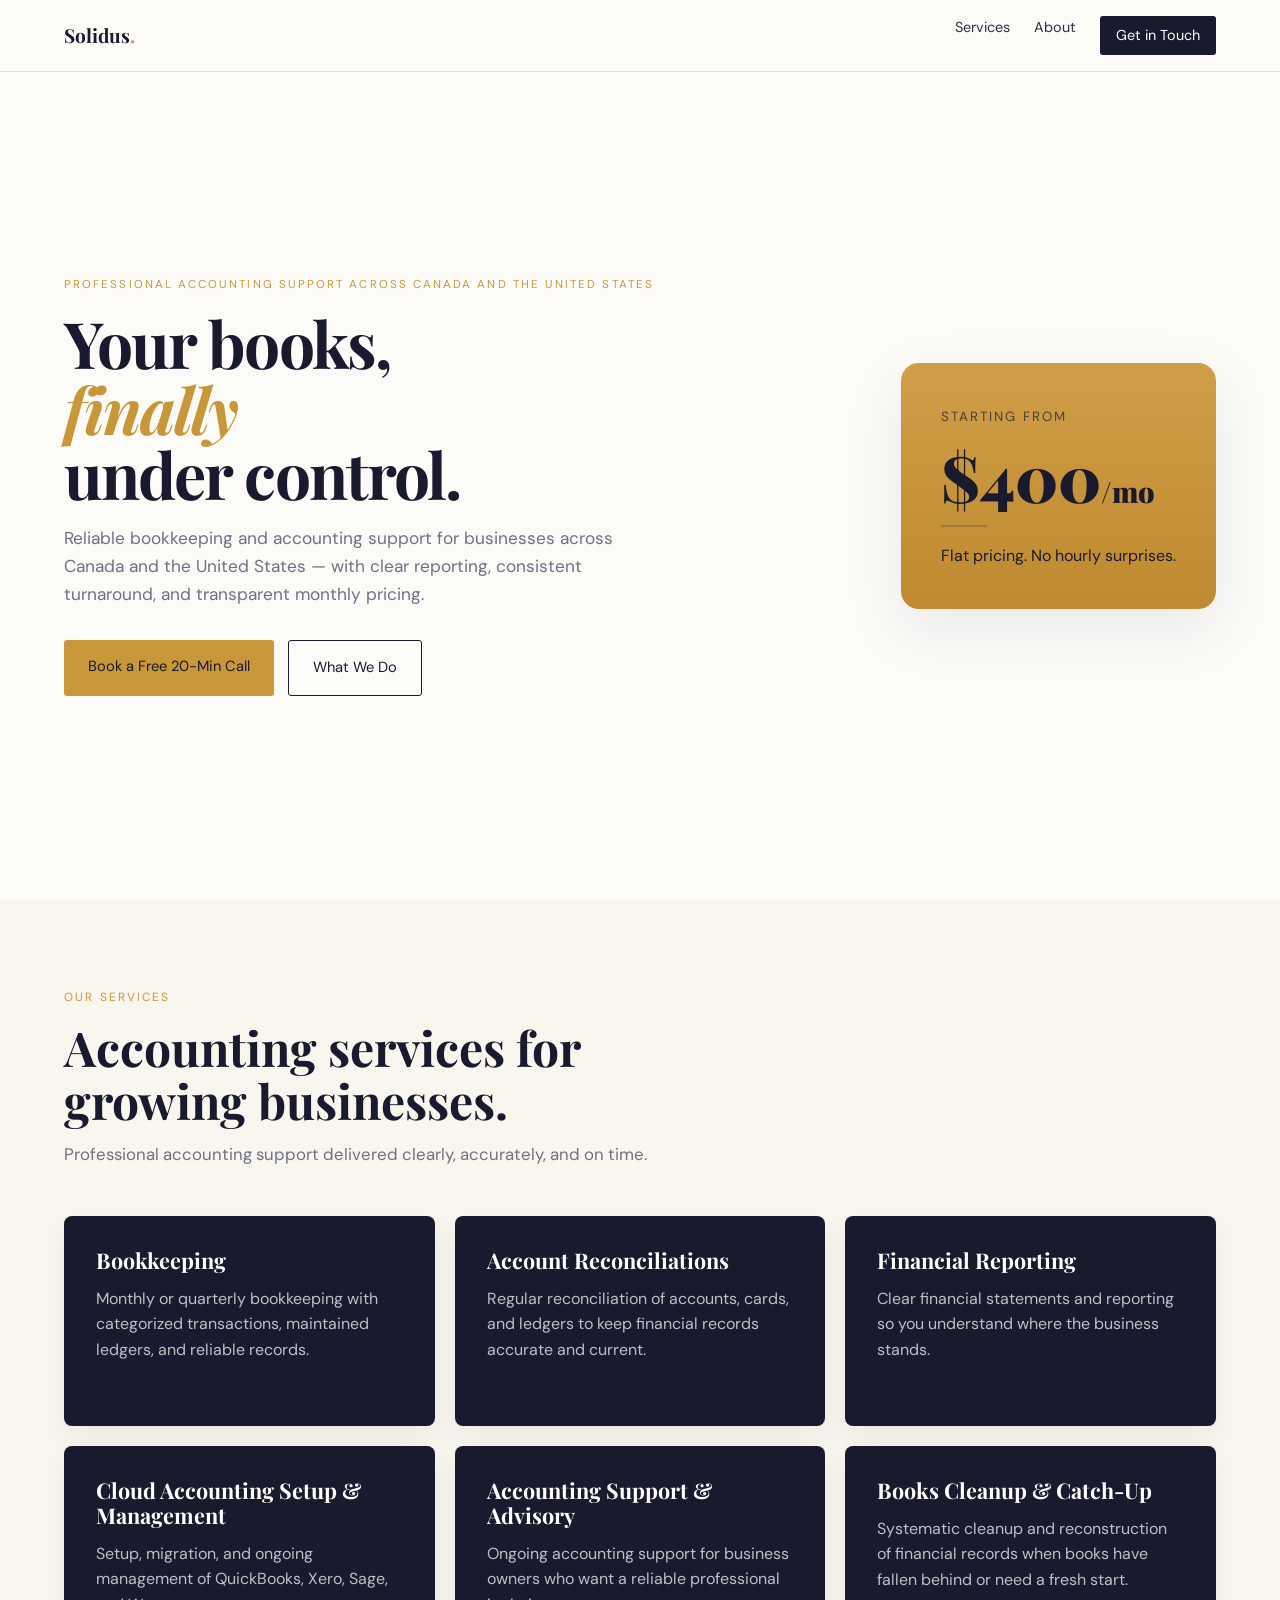
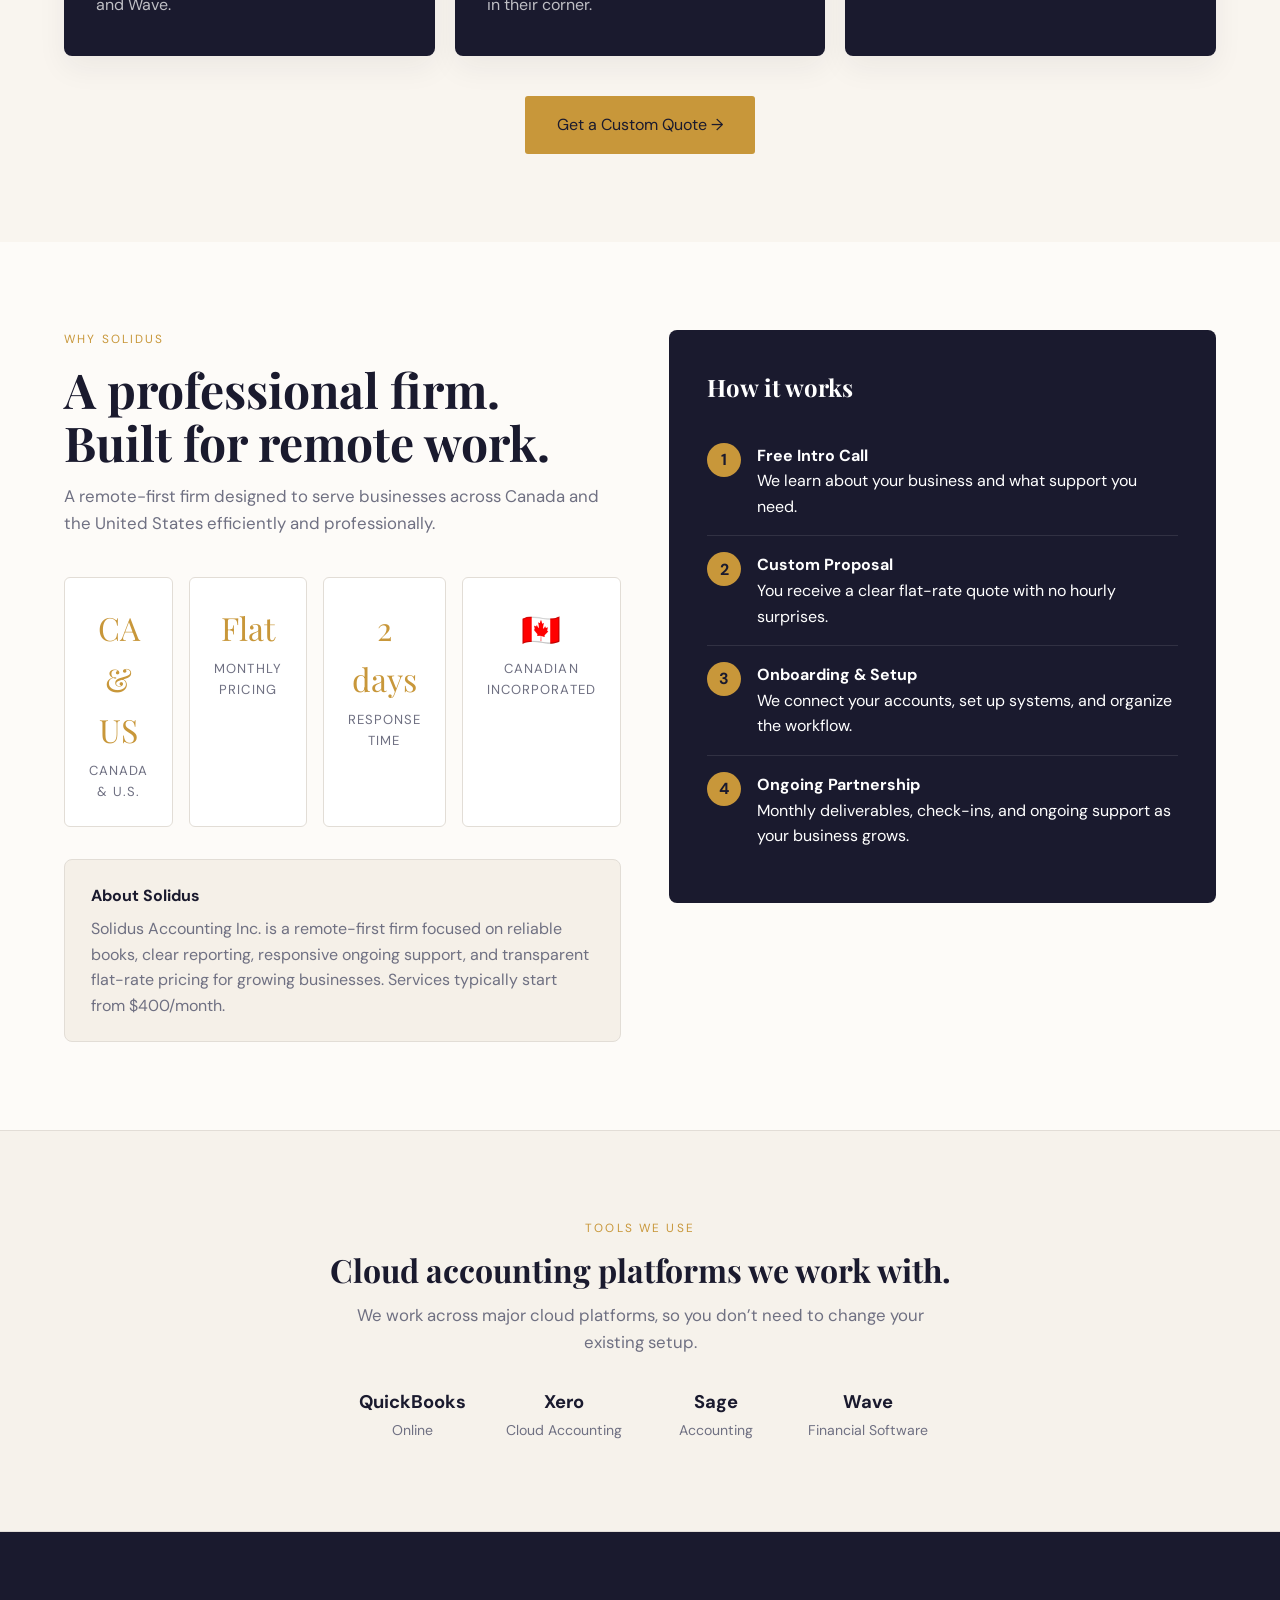
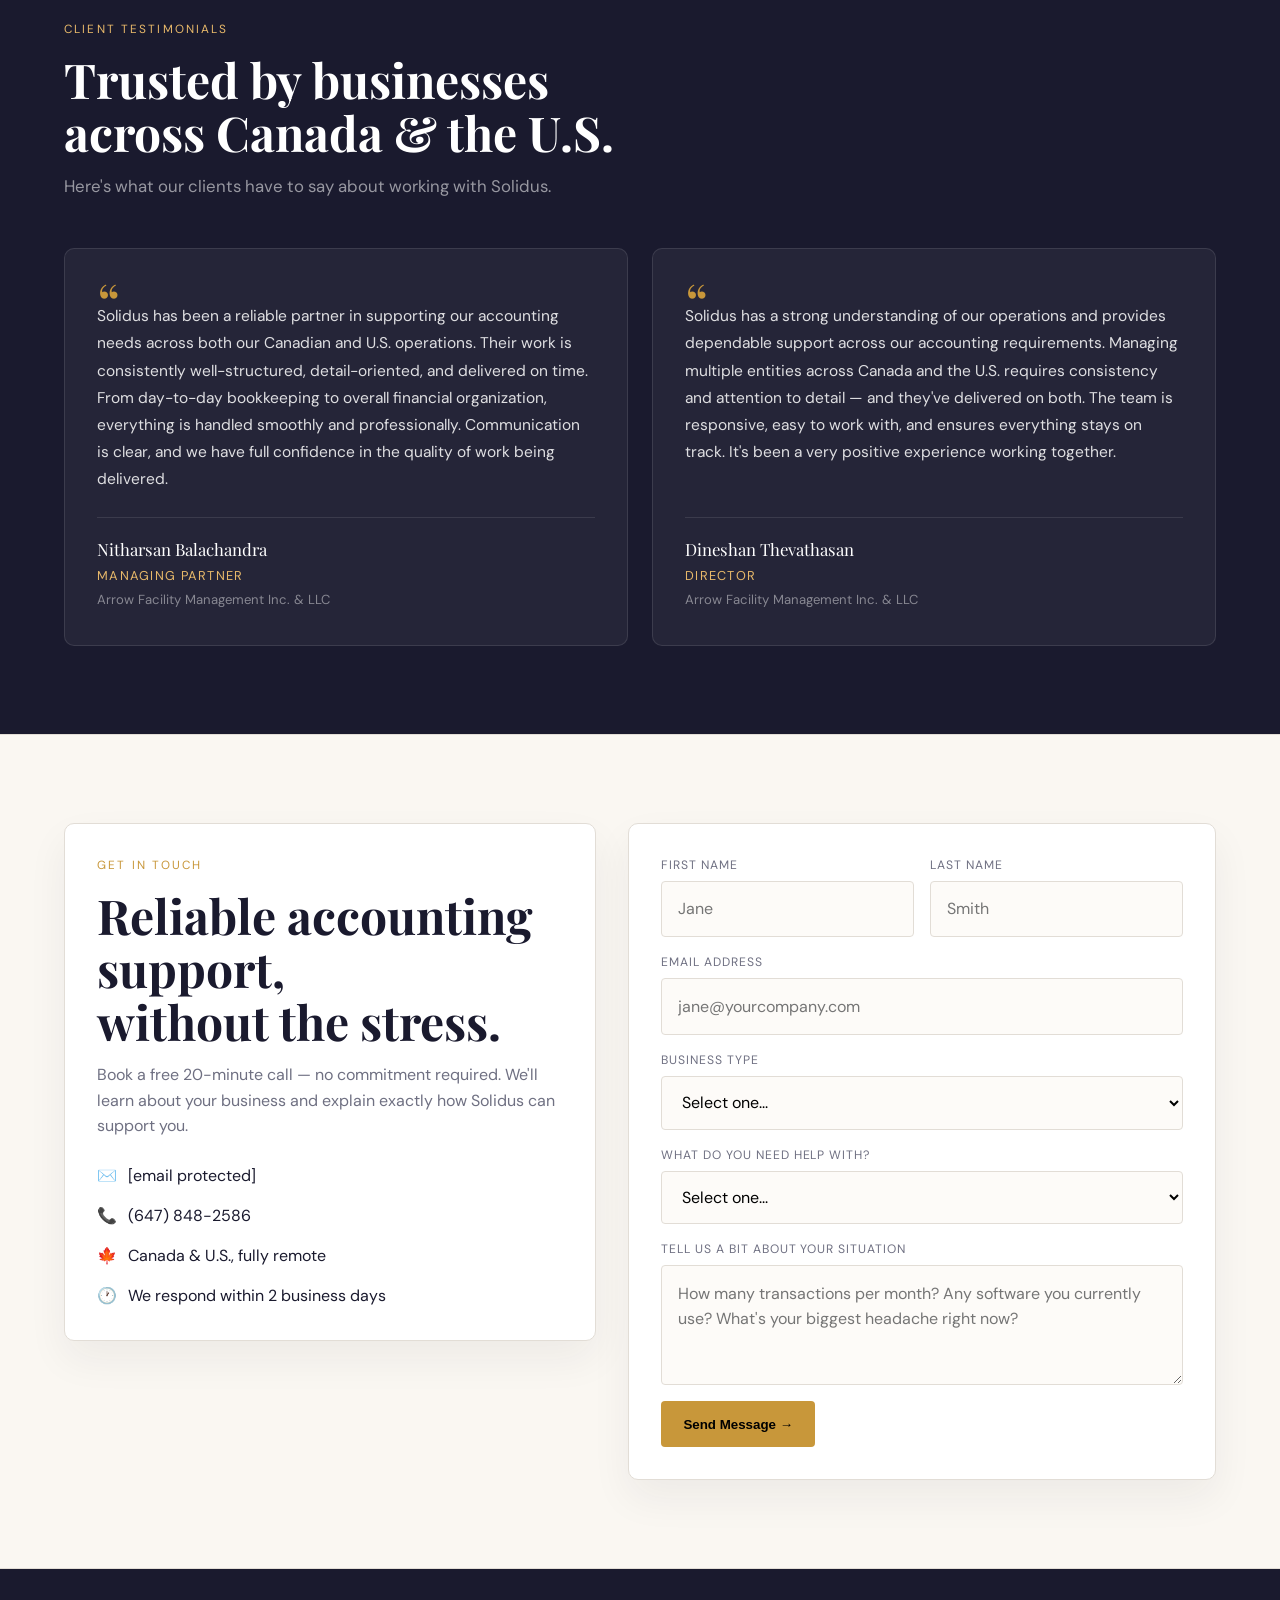
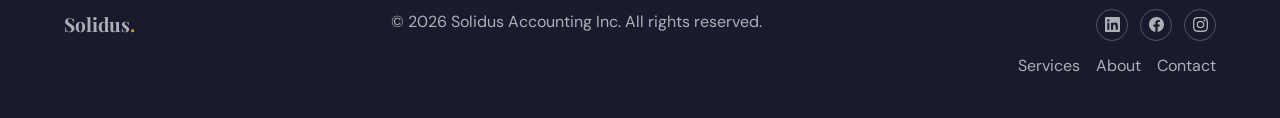
==== index.html @ 263bdc97 "Update index.html" ====
<!DOCTYPE html>
<html lang="en">
<head>
  <meta charset="UTF-8" />
  <meta name="viewport" content="width=device-width, initial-scale=1.0" />
  <title>Solidus Accounting Inc. — Bookkeeping & Accounting</title>
<meta name="description" content="Solidus Accounting Inc. provides professional bookkeeping, reconciliations, and financial reporting for businesses across Canada and the United States. Remote-first, flat-rate pricing." />
  <link rel="preconnect" href="https://fonts.googleapis.com" />
  <link rel="preconnect" href="https://fonts.gstatic.com" crossorigin />
  <link href="https://fonts.googleapis.com/css2?family=Playfair+Display:wght@700;900&family=DM+Sans:wght@300;400;500;700&display=swap" rel="stylesheet" />
  <style>
    :root {
      --ink: #1a1a2e;
      --slate: #2d2d44;
      --gold: #c8973a;
      --gold-light: #e8b96a;
      --cream: #f9f5ef;
      --warm-white: #fdfbf8;
      --muted: #6f7082;
      --border: #e2ddd6;
      --panel: #f5f0e8;
    }
    * { box-sizing: border-box; margin: 0; padding: 0; }
    body {
      font-family: 'DM Sans', sans-serif;
      background: var(--warm-white);
      color: var(--ink);
      line-height: 1.6;
    }
    nav {
      position: sticky; top: 0; z-index: 20;
      display: flex; justify-content: space-between; align-items: center;
      padding: 1rem 5vw;
      background: rgba(253,251,248,0.95);
      backdrop-filter: blur(10px);
      border-bottom: 1px solid var(--border);
    }
    .logo { font-family: 'Playfair Display', serif; font-size: 1.2rem; font-weight: 700; }
    .logo span { color: var(--gold); }
    .links { display: flex; gap: 1.5rem; font-size: 0.9rem; }
    .links a { color: var(--slate); text-decoration: none; }
    .links a:last-child {
      background: var(--ink); color: white; padding: 0.5rem 1rem; border-radius: 3px;
    }
    section { padding: 5.5rem 5vw; }
    .hero {
      min-height: 92vh;
      display: grid;
      grid-template-columns: 1.1fr 0.9fr;
      gap: 3rem;
      align-items: center;
      position: relative;
      overflow: hidden;
    }
    .eyebrow {
      font-size: 0.72rem; letter-spacing: 0.18em; text-transform: uppercase; color: var(--gold); margin-bottom: 1rem;
    }
    h1, h2, h3, .stat-value, .card-title {
      font-family: 'Playfair Display', serif;
    }
    h1 {
      font-size: clamp(2.7rem, 5vw, 4.6rem);
      line-height: 1.02;
      letter-spacing: -0.03em;
      margin-bottom: 1.2rem;
    }
    h1 em { color: var(--gold); font-style: italic; }
    .hero p { max-width: 560px; color: var(--muted); font-size: 1.08rem; }
    .hero-actions { margin-top: 2rem; display: flex; gap: 0.9rem; flex-wrap: wrap; }
    .btn {
      display: inline-block; text-decoration: none; padding: 0.95rem 1.5rem; border-radius: 3px; font-size: 0.92rem;
    }
    .btn-primary { background: var(--gold); color: var(--ink); }
    .btn-secondary { border: 1.5px solid var(--ink); color: var(--ink); }
    .hero-panel {
      background: linear-gradient(180deg, #cf9e47 0%, #bf8a2f 100%);
      border-radius: 18px; color: var(--ink); padding: 2.5rem;
      box-shadow: 0 20px 60px rgba(26,26,46,0.08);
      max-width: 360px; margin-left: auto;
    }
    .hero-panel small { text-transform: uppercase; letter-spacing: 0.15em; opacity: 0.7; }
    .hero-panel .big { font-size: 4rem; line-height: 1; margin: 1rem 0; font-family: 'Playfair Display', serif; font-weight: 900; }
    .hero-panel .line { width: 46px; height: 2px; background: rgba(26,26,46,0.2); margin: 1rem 0; }
    .section-label { color: var(--gold); text-transform: uppercase; letter-spacing: 0.18em; font-size: 0.74rem; margin-bottom: 0.9rem; }
    .section-title { font-size: clamp(2rem, 4vw, 3rem); line-height: 1.1; margin-bottom: 0.9rem; position: relative; }
    .section-sub { max-width: 620px; color: var(--muted); font-size: 1.05rem; }
    .stats {
      display: grid; grid-template-columns: repeat(4, 1fr); gap: 1rem; margin-top: 2.5rem;
    }
    .stat {
      background: white; border: 1px solid var(--border); padding: 1.5rem; text-align: center; border-radius: 6px;
    }
    .stat-value { font-size: 2rem; color: var(--gold); }
    .stat-label { font-size: 0.82rem; color: var(--muted); text-transform: uppercase; letter-spacing: 0.08em; margin-top: 0.3rem; }
    .services-wrap { background: var(--cream); }
    .services-grid {
      margin-top: 3rem;
      display: grid;
      grid-template-columns: repeat(3, 1fr);
      gap: 1.25rem;
    }
    .service-card {
      background: var(--ink);
      color: white;
      padding: 2rem;
      border-radius: 8px;
      min-height: 210px;
      display: flex;
      flex-direction: column;
      justify-content: space-between;
      box-shadow: 0 12px 30px rgba(26,26,46,0.06);
      transition: transform 0.25s ease, box-shadow 0.25s ease;
    }
    .service-card:hover {
      transform: translateY(-6px);
      box-shadow: 0 22px 50px rgba(26,26,46,0.12);
    }
    .service-card h3 { font-size: 1.35rem; margin-bottom: 0.8rem; line-height: 1.15; }
    .service-card p { color: rgba(255,255,255,0.72); font-size: 1rem; }
    .about-grid {
      display: grid;
      grid-template-columns: 1fr 1fr;
      gap: 3rem;
      align-items: start;
    }
    .about-panel {
      background: var(--ink); color: white; border-radius: 8px; padding: 2.4rem;
    }
    .about-panel h3 { font-size: 1.5rem; margin-bottom: 1.25rem; }
    .about-panel .step { display: flex; gap: 1rem; padding: 1rem 0; border-bottom: 1px solid rgba(255,255,255,0.1); }
    .about-panel .step:last-child { border-bottom: none; }
    .step-no {
      width: 34px; height: 34px; border-radius: 50%; background: var(--gold); color: var(--ink);
      display: flex; align-items: center; justify-content: center; font-weight: 700; flex-shrink: 0;
    }
    .mini-about {
      margin-top: 2rem;
      background: var(--panel);
      border: 1px solid var(--border);
      padding: 1.4rem 1.6rem;
      border-radius: 8px;
      max-width: 640px;
    }
    .mini-about h4 { margin-bottom: 0.5rem; font-size: 1rem; }
    .mini-about p { color: var(--muted); }
    .software-strip {
      background: #f6f2eb;
      border-top: 1px solid var(--border);
      border-bottom: 1px solid var(--border);
    }
    .software-row {
      margin-top: 2rem;
      display: flex; justify-content: center; align-items: center; gap: 2rem; flex-wrap: wrap;
    }
    .software-item { text-align: center; min-width: 120px; }
    .software-item strong { display: block; font-size: 1.15rem; }
    .software-item span { color: var(--muted); font-size: 0.88rem; }
    .contact-grid {
      display: grid; grid-template-columns: 0.95fr 1.05fr; gap: 2rem; align-items: start;
    }
    .contact-grid {
      display: grid;
      grid-template-columns: 0.95fr 1.05fr;
      gap: 2rem;
      align-items: start;
    }
    .contact-card, .form-card {
      border: 1px solid var(--border);
      border-radius: 10px;
      background: white;
      box-shadow: 0 18px 40px rgba(26,26,46,0.06);
    }
    .contact-card { padding: 2rem; }
    .contact-card h3 { font-size: 1.5rem; margin-bottom: 1rem; }
    .contact-card p { color: var(--muted); }
    .contact-list { margin-top: 1.5rem; display: grid; gap: 0.9rem; }
    .contact-list div { display: flex; gap: 0.7rem; align-items: center; }
    .form-card { padding: 2rem; }
    .form-grid { display: grid; grid-template-columns: 1fr 1fr; gap: 1rem; }
    .field { display: flex; flex-direction: column; gap: 0.35rem; margin-bottom: 1rem; }
    .field label { font-size: 0.76rem; text-transform: uppercase; letter-spacing: 0.08em; color: var(--muted); }
    .field input, .field select, .field textarea {
      border: 1.5px solid var(--border); border-radius: 4px; padding: 0.9rem 1rem; font: inherit; background: var(--warm-white);
    }
    .field textarea { min-height: 120px; resize: vertical; }
    .submit-btn {
      background: var(--gold); border: 0; padding: 0.95rem 1.4rem; border-radius: 4px; cursor: pointer; font-weight: 700;
    }
    footer {
      background: var(--ink); color: rgba(255,255,255,0.65);
      padding: 2.5rem 5vw; display: flex; justify-content: space-between; gap: 1rem; flex-wrap: wrap;
    }
    .footer-links { display: flex; gap: 1rem; }
    .footer-links a { color: rgba(255,255,255,0.65); text-decoration: none; }
    @media (max-width: 980px) {
      .hero, .about-grid, .contact-grid { grid-template-columns: 1fr; }
      .hero-panel { margin: 0; }
      .services-grid { grid-template-columns: 1fr 1fr; }
      .stats { grid-template-columns: 1fr 1fr; }
    }
    @media (max-width: 640px) {
      .links { display: none; }
      .services-grid, .stats, .form-grid { grid-template-columns: 1fr; }
      section { padding: 4.5rem 5vw; }
    }
    /* Testimonials */
    .testimonials-wrap { background: var(--ink); }
    .testimonials-wrap .section-label { color: var(--gold-light); }
    .testimonials-wrap .section-title { color: white; }
    .testimonials-wrap .section-sub { color: rgba(255,255,255,0.55); }
    .testimonials-grid {
      margin-top: 3rem;
      display: grid;
      grid-template-columns: 1fr 1fr;
      gap: 1.5rem;
    }
    .testimonial-card {
      background: rgba(255,255,255,0.05);
      border: 1px solid rgba(255,255,255,0.1);
      border-radius: 10px;
      padding: 2.2rem 2rem;
      display: flex;
      flex-direction: column;
      justify-content: space-between;
      gap: 1.5rem;
    }
    .testimonial-quote {
      color: rgba(255,255,255,0.85);
      font-size: 0.97rem;
      line-height: 1.75;
      position: relative;
      padding-top: 1.2rem;
    }
    .testimonial-quote::before {
      content: '\201C';
      position: absolute;
      top: -0.6rem;
      left: 0;
      font-family: 'Playfair Display', serif;
      font-size: 3.5rem;
      color: var(--gold);
      line-height: 1;
    }
    .testimonial-attribution {
      border-top: 1px solid rgba(255,255,255,0.1);
      padding-top: 1.1rem;
    }
    .testimonial-name {
      font-family: 'Playfair Display', serif;
      font-size: 1.05rem;
      color: white;
      margin-bottom: 0.2rem;
    }
    .testimonial-role {
      font-size: 0.8rem;
      color: var(--gold-light);
      text-transform: uppercase;
      letter-spacing: 0.1em;
      margin-bottom: 0.15rem;
    }
    .testimonial-company {
      font-size: 0.82rem;
      color: rgba(255,255,255,0.45);
    }
    @media (max-width: 768px) {
      .testimonials-grid { grid-template-columns: 1fr; }
    }
    /* Social icons in footer */
    .footer-social { display: flex; gap: 0.75rem; align-items: center; }
    .footer-social a {
      display: flex; align-items: center; justify-content: center;
      width: 32px; height: 32px; border-radius: 50%;
      border: 1px solid rgba(255,255,255,0.25);
      color: rgba(255,255,255,0.65);
      text-decoration: none;
      transition: border-color 0.2s, color 0.2s;
    }
    .footer-social a:hover { border-color: var(--gold); color: var(--gold); }
    .footer-social svg { width: 15px; height: 15px; fill: currentColor; }
  </style>
</head>
<body>
  <nav>
    <div class="logo">Solidus<span>.</span></div>
    <div class="links">
      <a href="#services">Services</a>
      <a href="#about">About</a>
      <a href="#contact">Get in Touch</a>
    </div>
  </nav>

  <section class="hero">
    <div>
      <div class="eyebrow">Professional accounting support across Canada and the United States</div>
      <h1>Your books,<br><em>finally</em><br>under control.</h1>
      <p>Reliable bookkeeping and accounting support for businesses across Canada and the United States — with clear reporting, consistent turnaround, and transparent monthly pricing.</p>
      <div class="hero-actions">
        <a class="btn btn-primary" href="#contact">Book a Free 20-Min Call</a>
        <a class="btn btn-secondary" href="#services">What We Do</a>
      </div>
    </div>
    <div class="hero-panel">
      <small>Starting From</small>
      <div class="big">$400<span style="font-size:1.8rem">/mo</span></div>
      <div class="line"></div>
      <div>Flat pricing. No hourly surprises.</div>
    </div>
  </section>

  <section id="services" class="services-wrap">
    <div class="section-label">Our Services</div>
    <h2 class="section-title">Accounting services for<br>growing businesses.</h2>
    <p class="section-sub">Professional accounting support delivered clearly, accurately, and on time.</p>

    <div class="services-grid">
      <article class="service-card">
        <div>
          <h3>Bookkeeping</h3>
          <p>Monthly or quarterly bookkeeping with categorized transactions, maintained ledgers, and reliable records.</p>
        </div>
      </article>
      <article class="service-card">
        <div>
          <h3>Account Reconciliations</h3>
          <p>Regular reconciliation of accounts, cards, and ledgers to keep financial records accurate and current.</p>
        </div>
      </article>
      <article class="service-card">
        <div>
          <h3>Financial Reporting</h3>
          <p>Clear financial statements and reporting so you understand where the business stands.</p>
        </div>
      </article>
      <article class="service-card">
        <div>
          <h3>Cloud Accounting Setup &amp; Management</h3>
          <p>Setup, migration, and ongoing management of QuickBooks, Xero, Sage, and Wave.</p>
        </div>
      </article>
      <article class="service-card">
        <div>
          <h3>Accounting Support & Advisory</h3>
          <p>Ongoing accounting support for business owners who want a reliable professional in their corner.</p>
        </div>
      </article>
      <article class="service-card">
        <div>
          <h3>Books Cleanup &amp; Catch-Up</h3>
          <p>Systematic cleanup and reconstruction of financial records when books have fallen behind or need a fresh start.</p>
        </div>
      </article>
    </div>
    <div style="text-align:center; margin-top:2.5rem;">
      <a class="btn btn-primary" href="#contact" style="font-size:1rem; padding:1rem 2rem;">Get a Custom Quote →</a>
    </div>
  </section>

  <section id="about">
    <div class="about-grid">
      <div>
        <div class="section-label">Why Solidus</div>
        <h2 class="section-title">A professional firm.<br>Built for remote work.</h2>
        <p class="section-sub">A remote-first firm designed to serve businesses across Canada and the United States efficiently and professionally.</p>

        <div class="stats">
          <div class="stat">
            <div class="stat-value">CA & US</div>
            <div class="stat-label">Canada & U.S.</div>
          </div>
          <div class="stat">
            <div class="stat-value">Flat</div>
            <div class="stat-label">Monthly Pricing</div>
          </div>
          <div class="stat">
            <div class="stat-value">2 days</div>
            <div class="stat-label">Response Time</div>
          </div>
          <div class="stat">
            <div class="stat-value">🇨🇦</div>
            <div class="stat-label">Canadian Incorporated</div>
          </div>
        </div>

        <div class="mini-about">
          <h4>About Solidus</h4>
          <p>Solidus Accounting Inc. is a remote-first firm focused on reliable books, clear reporting, responsive ongoing support, and transparent flat-rate pricing for growing businesses. Services typically start from $400/month.</p>
        </div>
      </div>

      <div class="about-panel">
        <h3>How it works</h3>
        <div class="step">
          <div class="step-no">1</div>
          <div>
            <strong>Free Intro Call</strong>
            <p>We learn about your business and what support you need.</p>
          </div>
        </div>
        <div class="step">
          <div class="step-no">2</div>
          <div>
            <strong>Custom Proposal</strong>
            <p>You receive a clear flat-rate quote with no hourly surprises.</p>
          </div>
        </div>
        <div class="step">
          <div class="step-no">3</div>
          <div>
            <strong>Onboarding & Setup</strong>
            <p>We connect your accounts, set up systems, and organize the workflow.</p>
          </div>
        </div>
        <div class="step">
          <div class="step-no">4</div>
          <div>
            <strong>Ongoing Partnership</strong>
            <p>Monthly deliverables, check-ins, and ongoing support as your business grows.</p>
          </div>
        </div>
      </div>
    </div>
  </section>

  <section class="software-strip">
    <div class="section-label" style="text-align:center;">Tools We Use</div>
    <h2 class="section-title" style="text-align:center; font-size:2rem;">Cloud accounting platforms we work with.</h2>
    <p class="section-sub" style="margin:0 auto; text-align:center; font-size:1.05rem;">We work across major cloud platforms, so you don’t need to change your existing setup.</p>
    <div class="software-row">
      <div class="software-item"><strong>QuickBooks</strong><span>Online</span></div>
      <div class="software-item"><strong>Xero</strong><span>Cloud Accounting</span></div>
      <div class="software-item"><strong>Sage</strong><span>Accounting</span></div>
      <div class="software-item"><strong>Wave</strong><span>Financial Software</span></div>
    </div>
  </section>

  <section id="testimonials" class="testimonials-wrap">
    <div class="section-label">Client Testimonials</div>
    <h2 class="section-title">Trusted by businesses<br>across Canada & the U.S.</h2>
    <p class="section-sub">Here's what our clients have to say about working with Solidus.</p>
    <div class="testimonials-grid">
      <div class="testimonial-card">
        <p class="testimonial-quote">Solidus has been a reliable partner in supporting our accounting needs across both our Canadian and U.S. operations. Their work is consistently well-structured, detail-oriented, and delivered on time. From day-to-day bookkeeping to overall financial organization, everything is handled smoothly and professionally. Communication is clear, and we have full confidence in the quality of work being delivered.</p>
        <div class="testimonial-attribution">
          <div class="testimonial-name">Nitharsan Balachandra</div>
          <div class="testimonial-role">Managing Partner</div>
          <div class="testimonial-company">Arrow Facility Management Inc. &amp; LLC</div>
        </div>
      </div>
      <div class="testimonial-card">
        <p class="testimonial-quote">Solidus has a strong understanding of our operations and provides dependable support across our accounting requirements. Managing multiple entities across Canada and the U.S. requires consistency and attention to detail — and they've delivered on both. The team is responsive, easy to work with, and ensures everything stays on track. It's been a very positive experience working together.</p>
        <div class="testimonial-attribution">
          <div class="testimonial-name">Dineshan Thevathasan</div>
          <div class="testimonial-role">Director</div>
          <div class="testimonial-company">Arrow Facility Management Inc. &amp; LLC</div>
        </div>
      </div>
    </div>
  </section>

  <section id="contact" style="background:#faf7f2; border-top:1px solid var(--border); border-bottom:1px solid var(--border);">
    <div class="contact-grid">
      <div class="contact-card">
        <div class="section-label">Get in touch</div>
        <h2 class="section-title">Reliable accounting support,<br>without the stress.</h2>
        <p>Book a free 20-minute call — no commitment required. We'll learn about your business and explain exactly how Solidus can support you.</p>
        <div class="contact-list">
          <div><span>✉️</span><a href="/cdn-cgi/l/email-protection#94f7fbfae0f5f7e0d4e7fbf8fdf0e1e7f5f7f7fbe1fae0fdfaf3baf7fbf9" style="color:inherit; text-decoration:none;"><span class="__cf_email__" data-cfemail="791a16170d181a0d390a1615101d0c0a181a1a160c170d10171e571a1614">[email&#160;protected]</span></a></div>
          <div><span>📞</span><a href="tel:+16478482586" style="color:inherit; text-decoration:none;">(647) 848-2586</a></div>
          <div><span>🍁</span><span>Canada & U.S., fully remote</span></div>
          <div><span>🕐</span><span>We respond within 2 business days</span></div>
        </div>
      </div>

      <div class="form-card">
        <form id="contactForm" action="https://formspree.io/f/mgonowjr" method="POST">
          <div class="form-grid">
            <div class="field">
              <label>First Name</label>
              <input name="firstName" placeholder="Jane" required />
            </div>
            <div class="field">
              <label>Last Name</label>
              <input name="lastName" placeholder="Smith" />
            </div>
          </div>
          <div class="field">
            <label>Email Address</label>
            <input type="email" name="email" placeholder="jane@yourcompany.com" required />
          </div>
          <div class="field">
            <label>Business Type</label>
            <select name="businessType">
              <option value="">Select one...</option>
              <option>Sole proprietorship</option>
              <option>Incorporated business</option>
              <option>Freelancer / Self-employed</option>
              <option>Partnership</option>
              <option>Other</option>
            </select>
          </div>
          <div class="field">
            <label>What do you need help with?</label>
            <select name="serviceType">
              <option value="">Select one...</option>
              <option>Bookkeeping</option>
              <option>Account Reconciliations</option>
              <option>Financial Reporting</option>
              <option>Payroll Services</option>
              <option>Cloud Accounting Setup</option>
              <option>Financial Cleanup / Catch-up</option>
              <option>Not sure — let's talk</option>
            </select>
          </div>
          <div class="field">
            <label>Tell us a bit about your situation</label>
            <textarea name="message" placeholder="How many transactions per month? Any software you currently use? What's your biggest headache right now?"></textarea>
          </div>
          <button type="submit" class="submit-btn">Send Message →</button>
          <div id="formSuccess" style="display:none; margin-top:1rem; padding:0.9rem 1rem; border:1px solid var(--gold); border-radius:4px; background:rgba(200,151,58,0.10); color:var(--ink); font-size:0.9rem;">✓ Message received! We'll be in touch within 2 business days.</div>
          <div id="formError" style="display:none; margin-top:1rem; padding:0.9rem 1rem; border:1px solid #c45b5b; border-radius:4px; background:rgba(196,91,91,0.08); color:var(--ink); font-size:0.9rem;">There was a problem sending your message. Please try again.</div>
        </form>
      </div>
    </div>
  </section>

  <footer>
    <div class="logo">Solidus<span>.</span></div>
    <div>© 2026 Solidus Accounting Inc. All rights reserved.</div>
    <div style="display:flex; flex-direction:column; align-items:flex-end; gap:0.75rem;">
      <div class="footer-social">
        <!-- LinkedIn -->
        <a href="https://www.linkedin.com/company/solidusaccounting" target="_blank" rel="noopener" aria-label="LinkedIn">
          <svg viewBox="0 0 24 24" xmlns="http://www.w3.org/2000/svg"><path d="M20.447 20.452H17.01v-5.569c0-1.328-.024-3.037-1.852-3.037-1.853 0-2.136 1.445-2.136 2.939v5.667H9.585V9h3.3v1.561h.046c.477-.9 1.637-1.85 3.37-1.85 3.601 0 4.267 2.37 4.267 5.455v6.286zM5.337 7.433a1.938 1.938 0 0 1-1.937-1.94 1.938 1.938 0 1 1 1.937 1.94zm1.65 13.019H3.683V9h3.304v11.452zM22.225 0H1.771C.792 0 0 .774 0 1.729v20.542C0 23.227.792 24 1.771 24h20.451C23.2 24 24 23.227 24 22.271V1.729C24 .774 23.2 0 22.222 0h.003z"/></svg>
        </a>
        <!-- Facebook -->
        <a href="https://www.facebook.com/solidusaccounting" target="_blank" rel="noopener" aria-label="Facebook">
          <svg viewBox="0 0 24 24" xmlns="http://www.w3.org/2000/svg"><path d="M24 12.073C24 5.405 18.627 0 12 0S0 5.405 0 12.073C0 18.1 4.388 23.094 10.125 24v-8.437H7.078v-3.49h3.047V9.41c0-3.025 1.792-4.697 4.533-4.697 1.312 0 2.686.236 2.686.236v2.97h-1.513c-1.491 0-1.956.93-1.956 1.883v2.25h3.328l-.532 3.49h-2.796V24C19.612 23.094 24 18.1 24 12.073z"/></svg>
        </a>
        <!-- Instagram -->
        <a href="https://www.instagram.com/solidusaccounting" target="_blank" rel="noopener" aria-label="Instagram">
          <svg viewBox="0 0 24 24" xmlns="http://www.w3.org/2000/svg"><path d="M12 2.163c3.204 0 3.584.012 4.85.07 3.252.148 4.771 1.691 4.919 4.919.058 1.265.069 1.645.069 4.849 0 3.205-.012 3.584-.069 4.849-.149 3.225-1.664 4.771-4.919 4.919-1.266.058-1.644.07-4.85.07-3.204 0-3.584-.012-4.849-.07-3.26-.149-4.771-1.699-4.919-4.92-.058-1.265-.07-1.644-.07-4.849 0-3.204.013-3.583.07-4.849.149-3.227 1.664-4.771 4.919-4.919 1.266-.057 1.645-.069 4.849-.069zM12 0C8.741 0 8.333.014 7.053.072 2.695.272.273 2.69.073 7.052.014 8.333 0 8.741 0 12c0 3.259.014 3.668.072 4.948.2 4.358 2.618 6.78 6.98 6.98C8.333 23.986 8.741 24 12 24c3.259 0 3.668-.014 4.948-.072 4.354-.2 6.782-2.618 6.979-6.98.059-1.28.073-1.689.073-4.948 0-3.259-.014-3.667-.072-4.947-.196-4.354-2.617-6.78-6.979-6.98C15.668.014 15.259 0 12 0zm0 5.838a6.162 6.162 0 1 0 0 12.324 6.162 6.162 0 0 0 0-12.324zM12 16a4 4 0 1 1 0-8 4 4 0 0 1 0 8zm6.406-11.845a1.44 1.44 0 1 0 0 2.881 1.44 1.44 0 0 0 0-2.881z"/></svg>
        </a>
      </div>
      <div class="footer-links">
        <a href="#services">Services</a>
        <a href="#about">About</a>
        <a href="#contact">Contact</a>
      </div>
    </div>
  </footer>
  <script data-cfasync="false" src="/cdn-cgi/scripts/5c5dd728/cloudflare-static/email-decode.min.js"></script><script>
    const form = document.getElementById('contactForm');
    if (form) {
      form.addEventListener('submit', async (e) => {
        e.preventDefault();
        const success = document.getElementById('formSuccess');
        const error = document.getElementById('formError');
        if (success) success.style.display = 'none';
        if (error) error.style.display = 'none';

        try {
          const response = await fetch(form.action, {
            method: 'POST',
            body: new FormData(form),
            headers: { 'Accept': 'application/json' }
          });

          if (response.ok) {
            form.reset();
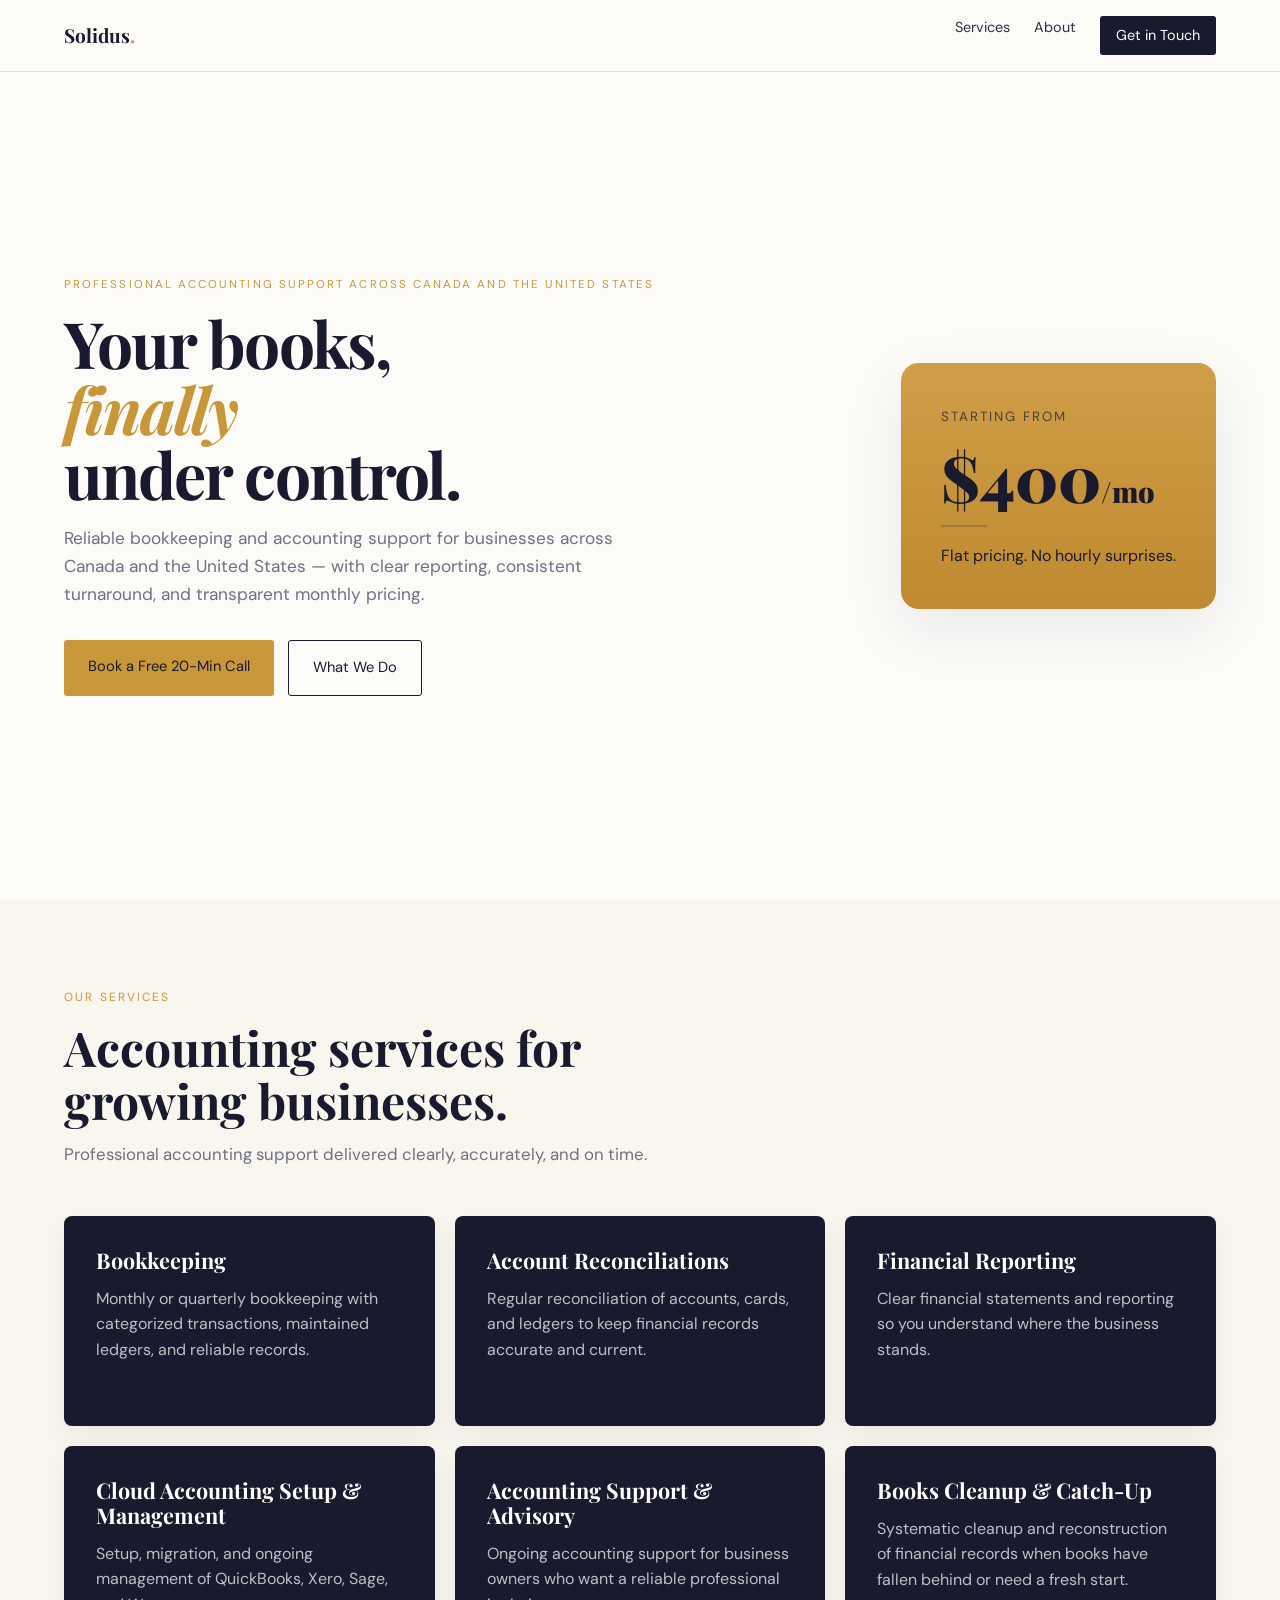
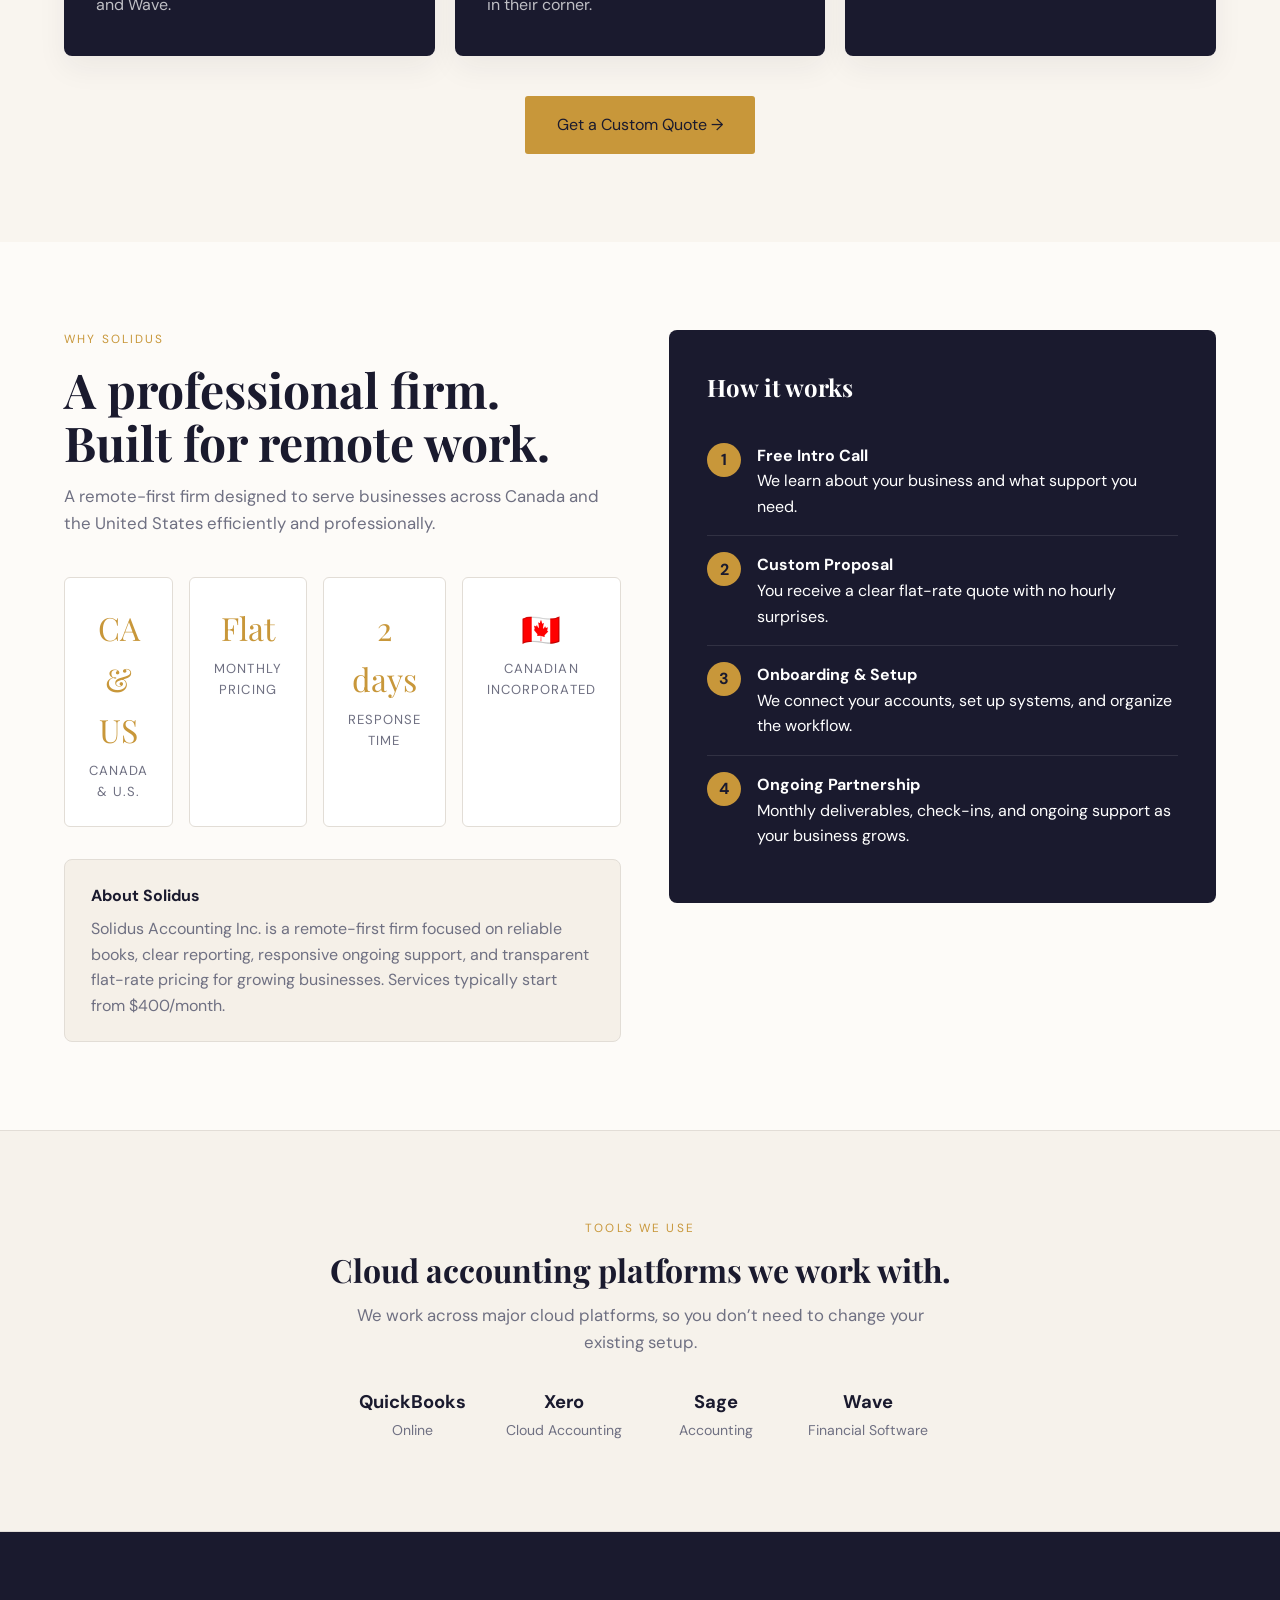
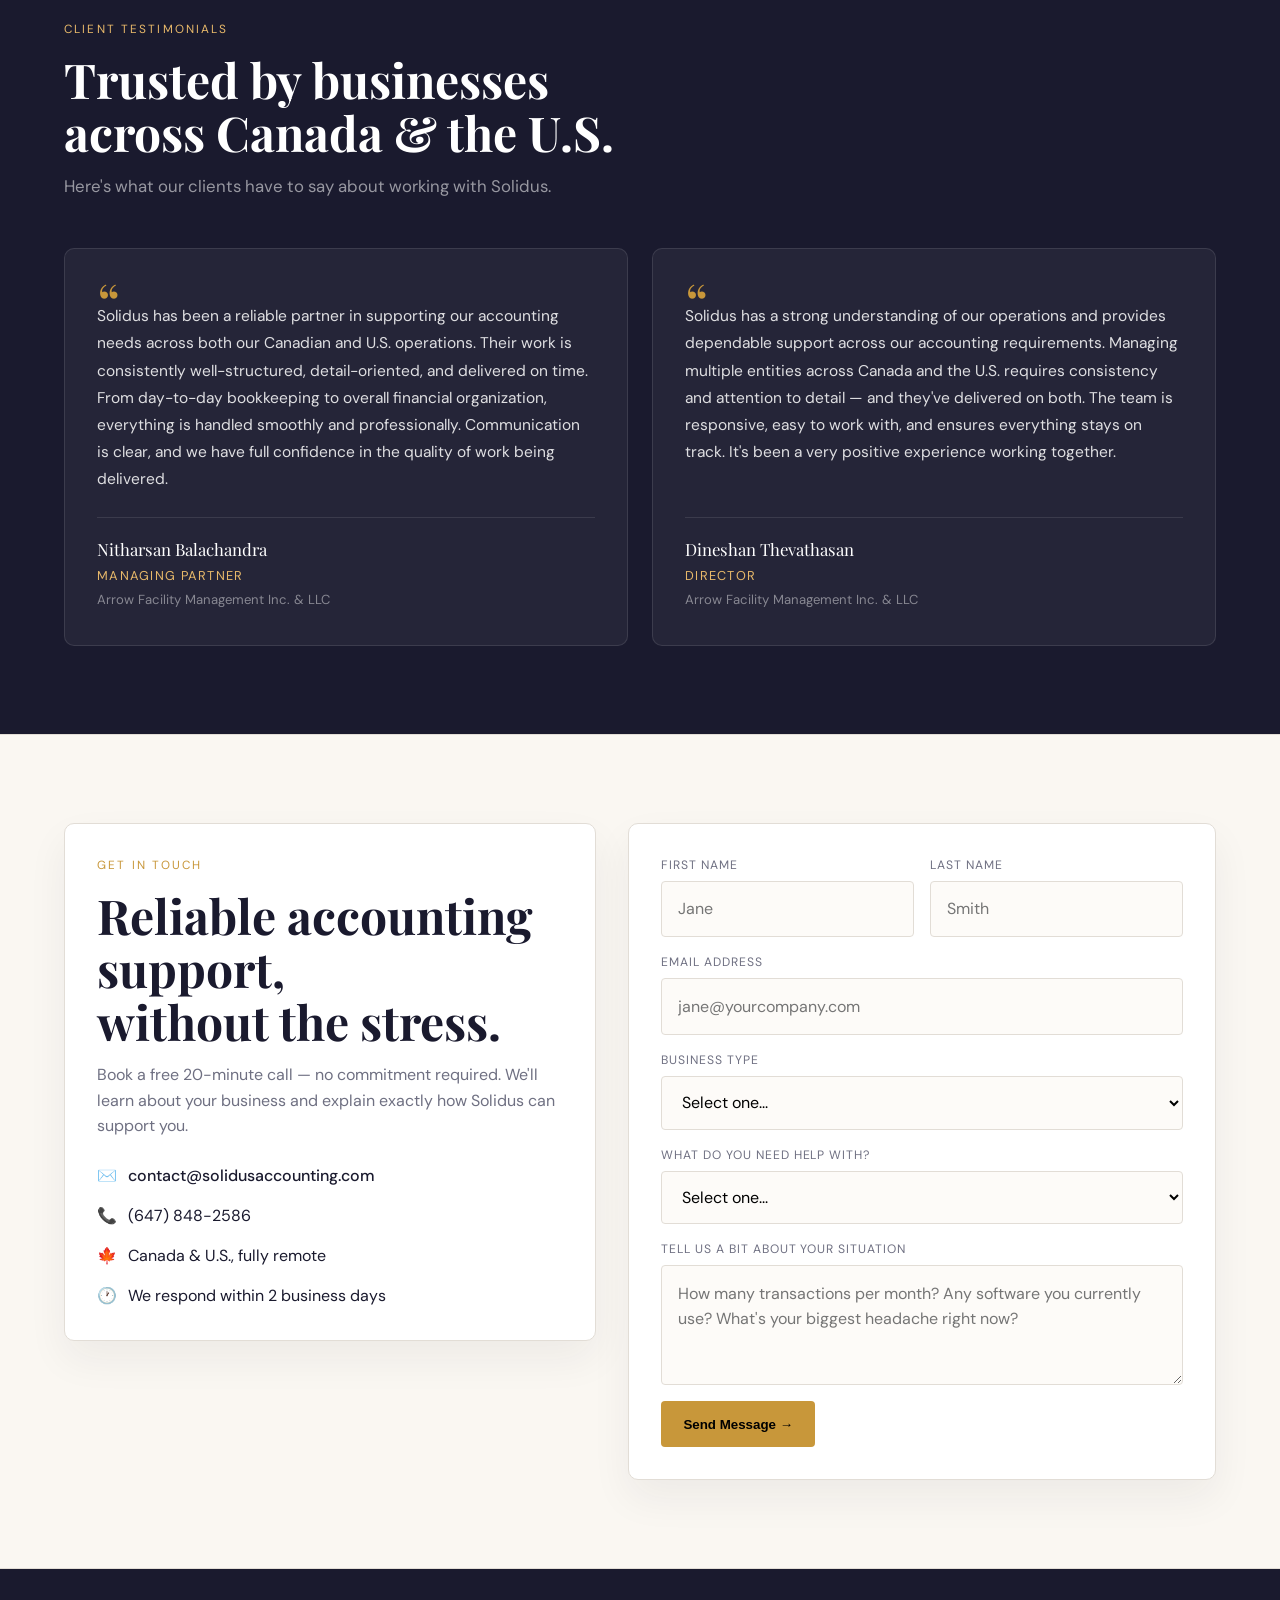
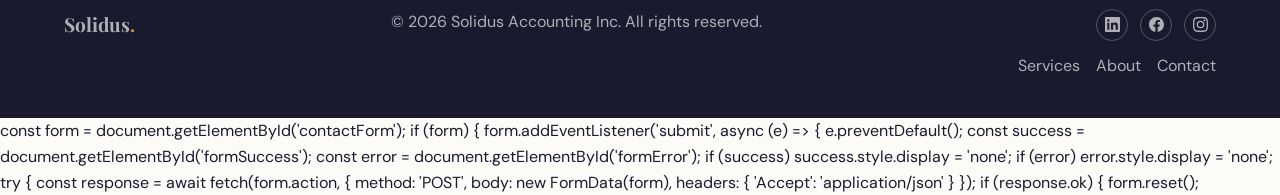
==== commit 46d87fb5: "Update index.html" ====
--- a/index.html
+++ b/index.html
@@ -464,7 +464,12 @@
         <h2 class="section-title">Reliable accounting support,<br>without the stress.</h2>
         <p>Book a free 20-minute call — no commitment required. We'll learn about your business and explain exactly how Solidus can support you.</p>
         <div class="contact-list">
-          <div><span>✉️</span><a href="/cdn-cgi/l/email-protection#94f7fbfae0f5f7e0d4e7fbf8fdf0e1e7f5f7f7fbe1fae0fdfaf3baf7fbf9" style="color:inherit; text-decoration:none;"><span class="__cf_email__" data-cfemail="791a16170d181a0d390a1615101d0c0a181a1a160c170d10171e571a1614">[email&#160;protected]</span></a></div>
+          <div>
+  <span>✉️</span>
+  <a href="mailto:info@solidusaccounting.com" style="color:inherit; text-decoration:none; font-weight:500;">
+    contact@solidusaccounting.com
+  </a>
+</div>
           <div><span>📞</span><a href="tel:+16478482586" style="color:inherit; text-decoration:none;">(647) 848-2586</a></div>
           <div><span>🍁</span><span>Canada & U.S., fully remote</span></div>
           <div><span>🕐</span><span>We respond within 2 business days</span></div>
@@ -548,7 +553,6 @@
       </div>
     </div>
   </footer>
-  <script data-cfasync="false" src="/cdn-cgi/scripts/5c5dd728/cloudflare-static/email-decode.min.js"></script><script>
     const form = document.getElementById('contactForm');
     if (form) {
       form.addEventListener('submit', async (e) => {
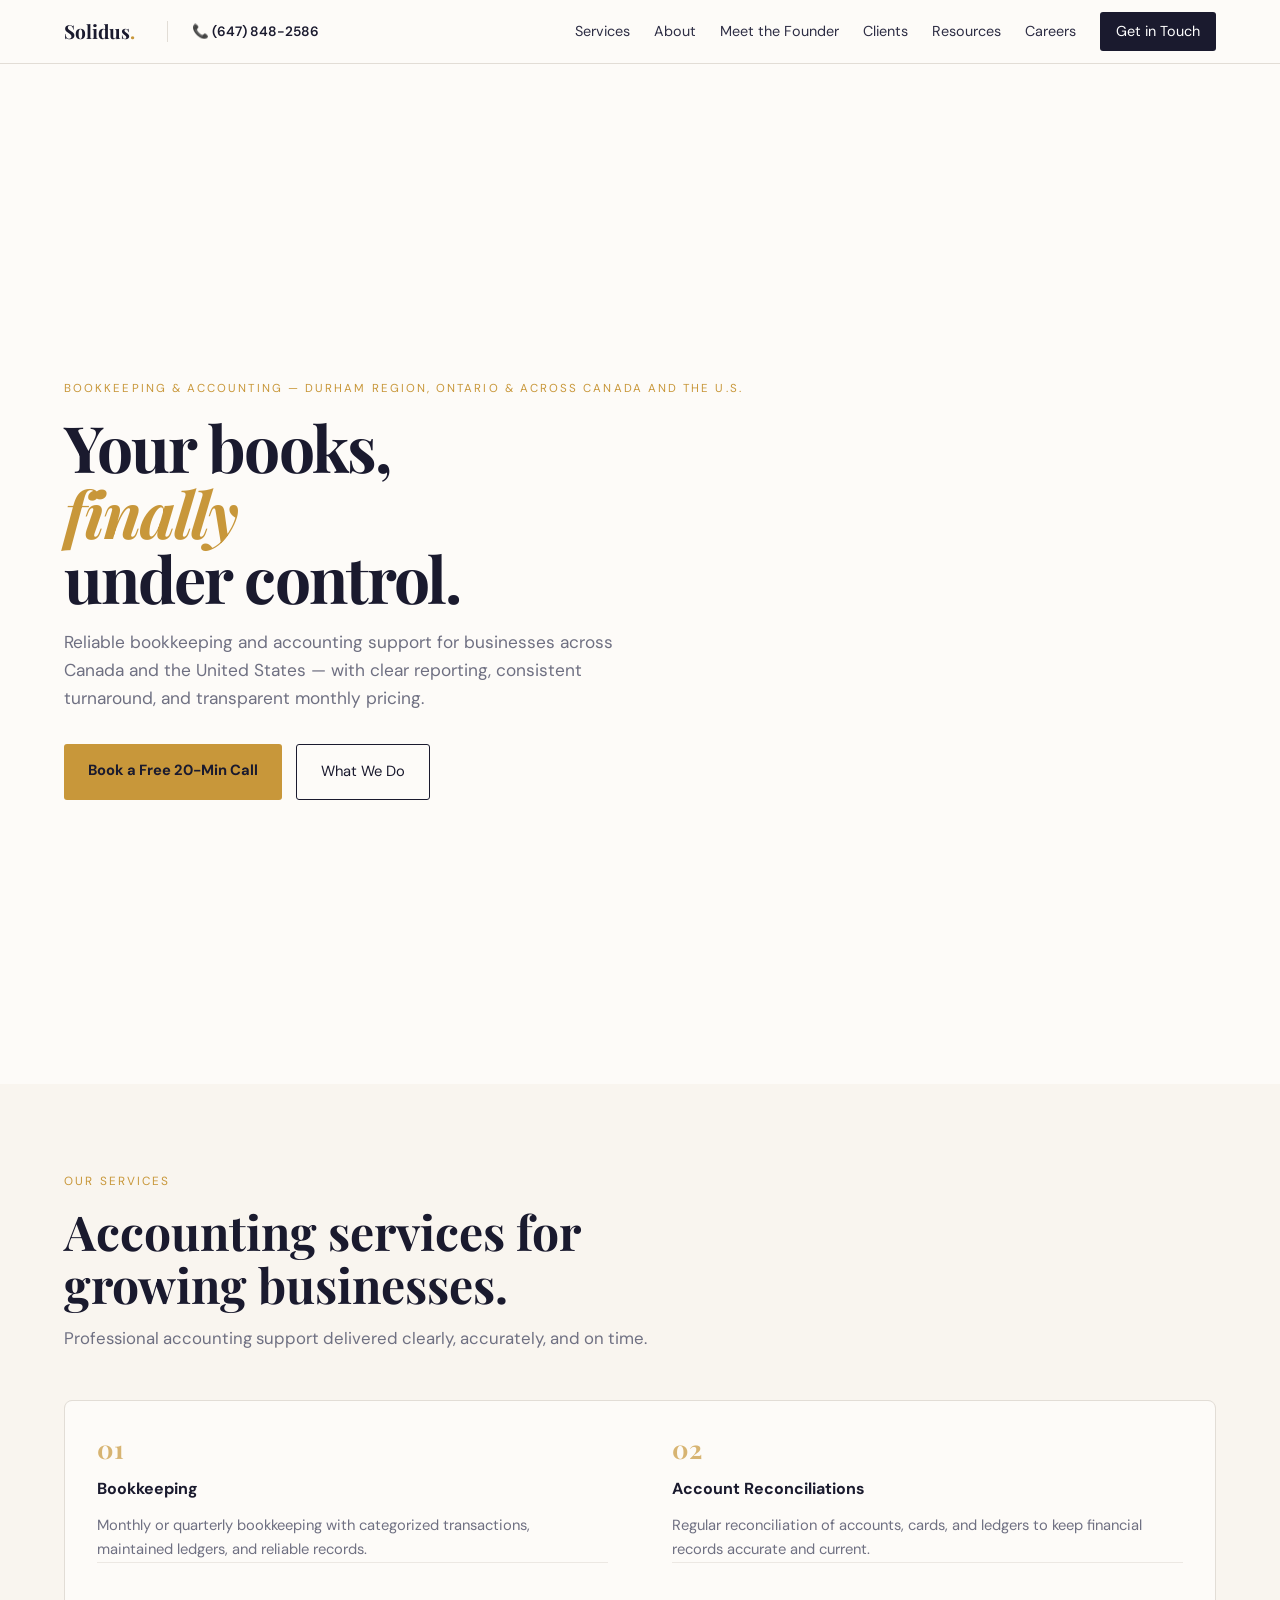
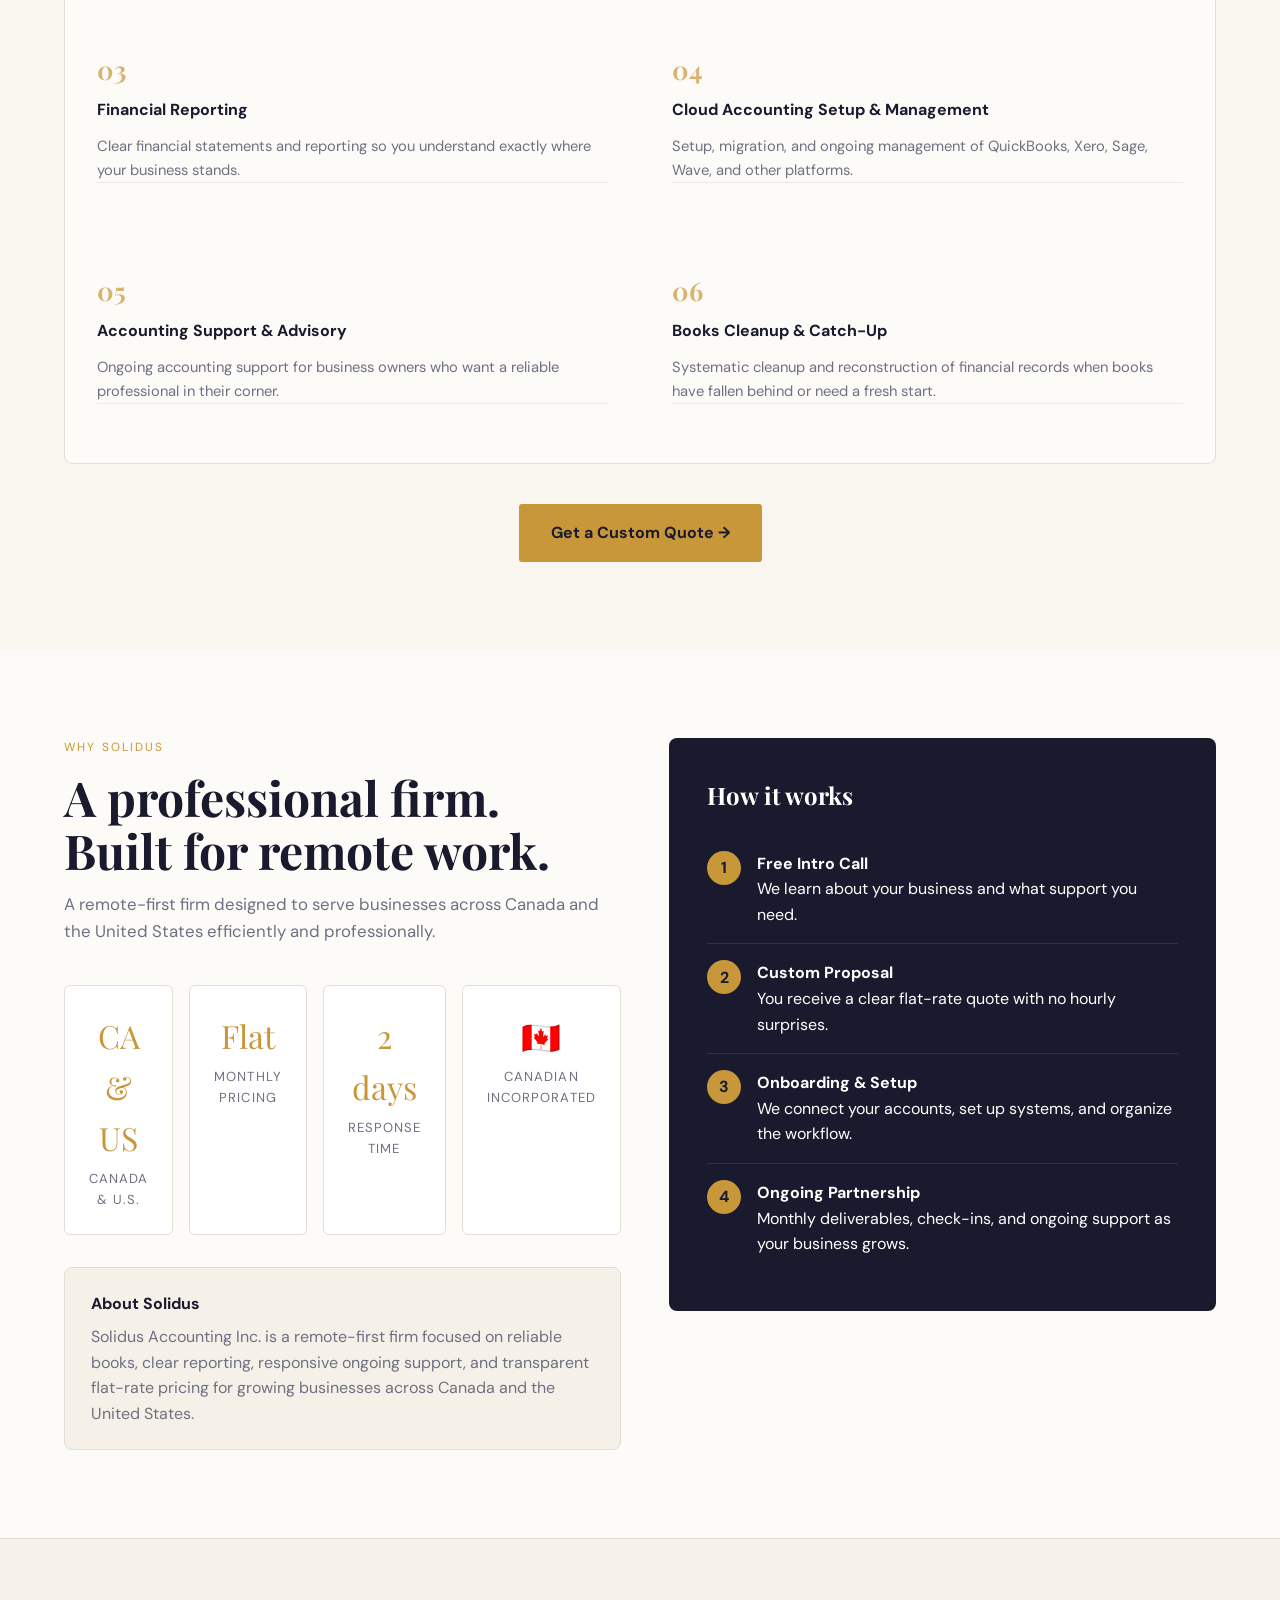
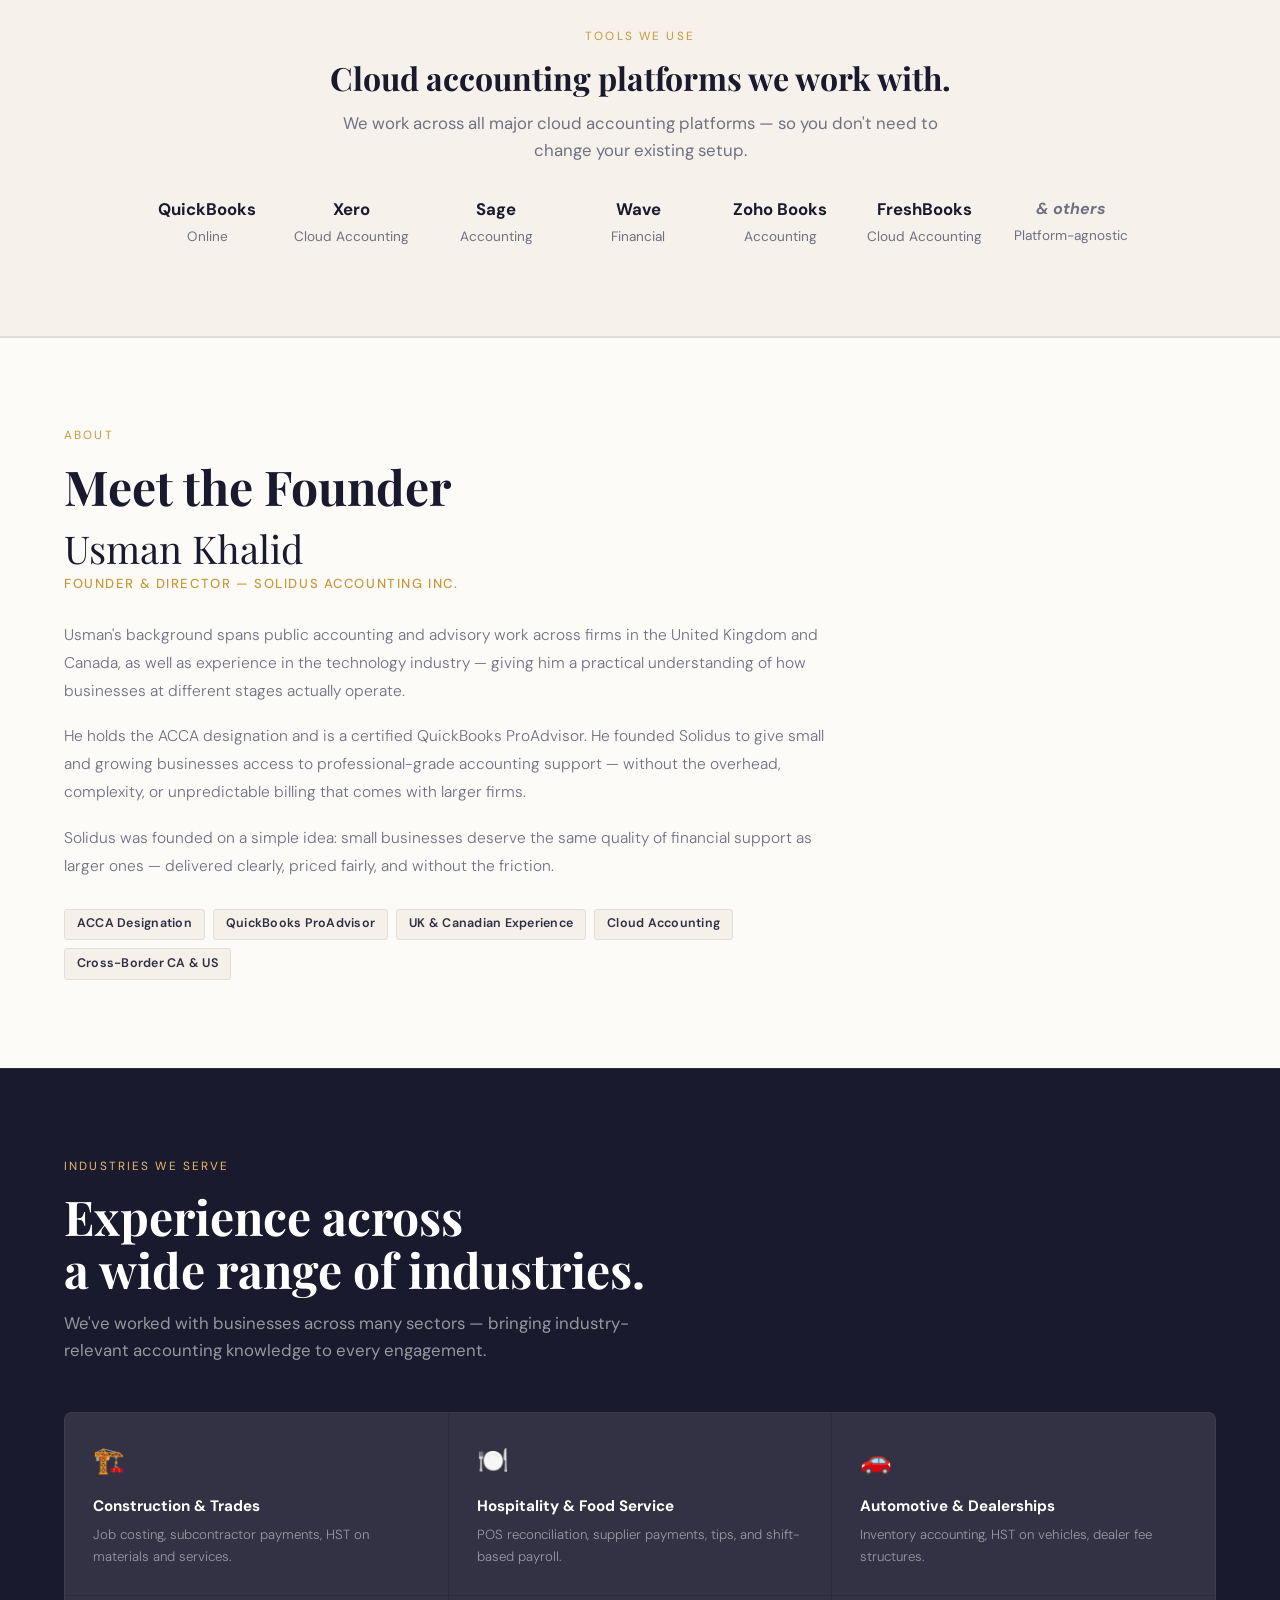
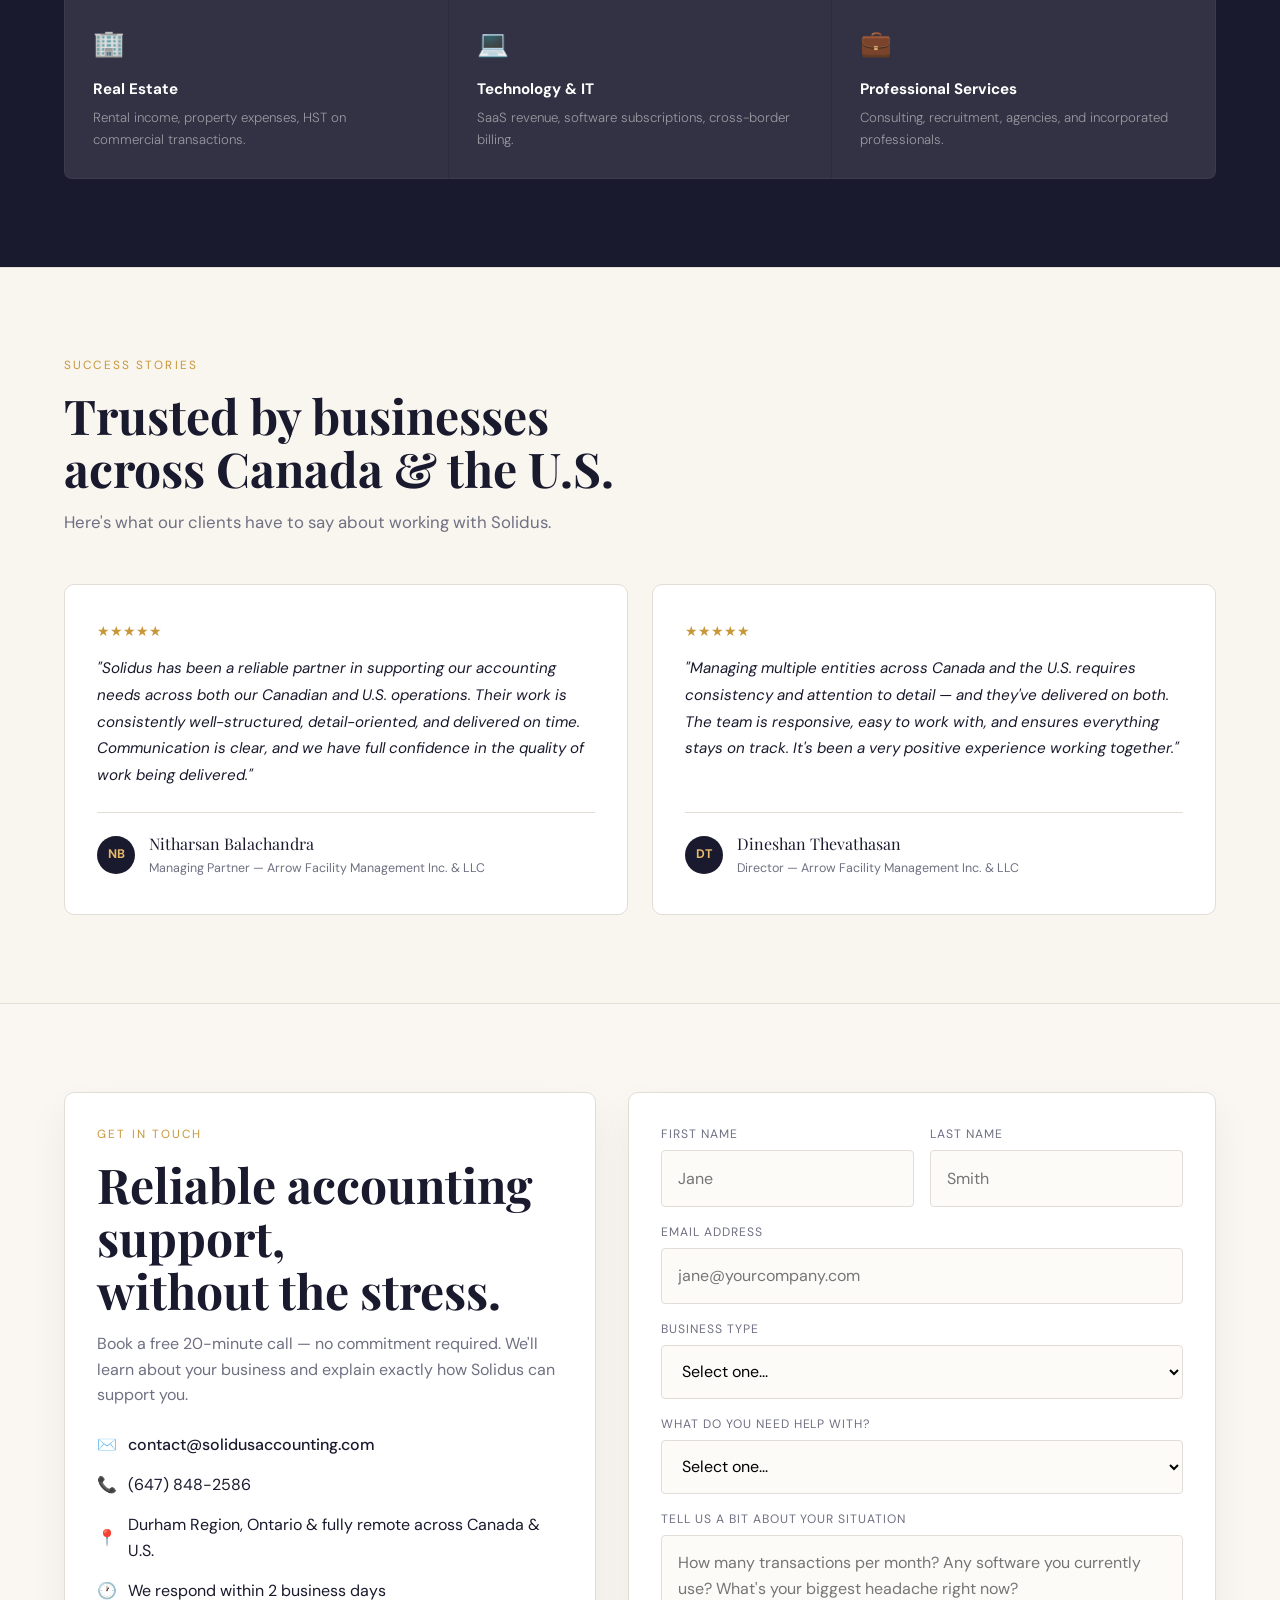
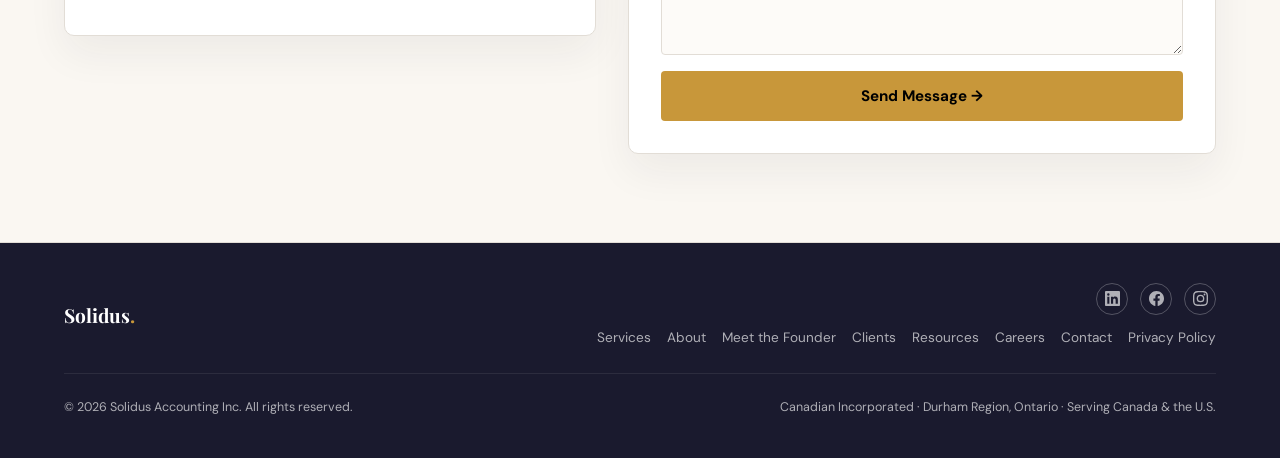
==== commit 84b9768d: "Update index.html" ====
--- a/index.html
+++ b/index.html
@@ -3,11 +3,81 @@
 <head>
   <meta charset="UTF-8" />
   <meta name="viewport" content="width=device-width, initial-scale=1.0" />
-  <title>Solidus Accounting Inc. — Bookkeeping & Accounting</title>
-<meta name="description" content="Solidus Accounting Inc. provides professional bookkeeping, reconciliations, and financial reporting for businesses across Canada and the United States. Remote-first, flat-rate pricing." />
+
+  <!-- ── TITLE & META ── -->
+  <title>Bookkeeping & Accounting Services | Canada & USA | Solidus Accounting</title>
+  <meta name="description" content="Professional bookkeeping and accounting for small businesses across Canada and the United States. Flat monthly rates, 2-day response time. Book a free 20-min consultation today." />
+
+  <!-- ── CANONICAL ── -->
+  <link rel="canonical" href="https://www.solidusaccounting.com/" />
+
+  <!-- ── FAVICON ── -->
+  <link rel="icon" type="image/svg+xml" href="data:image/svg+xml,<svg xmlns='http://www.w3.org/2000/svg' viewBox='0 0 100 100'><rect width='100' height='100' rx='12' fill='%231a1a2e'/><text y='.9em' font-size='72' x='50%' dominant-baseline='middle' text-anchor='middle' font-family='serif' fill='%23c8973a'>S</text></svg>" />
+
+  <!-- ── OPEN GRAPH (LinkedIn / Facebook previews) ── -->
+  <meta property="og:type" content="website" />
+  <meta property="og:url" content="https://www.solidusaccounting.com/" />
+  <meta property="og:title" content="Bookkeeping & Accounting Services | Canada & USA | Solidus Accounting" />
+  <meta property="og:description" content="Professional bookkeeping and accounting for small businesses across Canada and the United States. Flat monthly rates, 2-day response time." />
+  <meta property="og:site_name" content="Solidus Accounting Inc." />
+  <meta name="twitter:card" content="summary_large_image" />
+  <meta name="twitter:title" content="Bookkeeping & Accounting Services | Canada & USA | Solidus Accounting" />
+  <meta name="twitter:description" content="Professional bookkeeping and accounting for small businesses across Canada and the United States. Flat monthly rates, 2-day response time." />
+
+  <!-- ── GOOGLE ANALYTICS 4 ── -->
+  <script async src="https://www.googletagmanager.com/gtag/js?id=G-3WN8FC6KFJ"></script>
+  <script>
+    window.dataLayer = window.dataLayer || [];
+    function gtag(){dataLayer.push(arguments);}
+    gtag('js', new Date());
+    gtag('config', 'G-3WN8FC6KFJ');
+  </script>
+
+  <!-- ── LOCAL BUSINESS SCHEMA ── -->
+  <script type="application/ld+json">
+  {
+    "@context": "https://schema.org",
+    "@type": "AccountingService",
+    "name": "Solidus Accounting Inc.",
+    "url": "https://www.solidusaccounting.com",
+    "telephone": "+16478482586",
+    "email": "contact@solidusaccounting.com",
+    "description": "Remote-first bookkeeping and accounting firm serving small businesses across Canada and the United States. Flat-rate monthly pricing, ACCA-qualified founder.",
+    "founder": {
+      "@type": "Person",
+      "name": "Usman Khalid",
+      "jobTitle": "Founder & Director"
+    },
+    "address": {
+      "@type": "PostalAddress",
+      "addressLocality": "Whitby",
+      "addressRegion": "Ontario",
+      "addressCountry": "CA"
+    },
+    "areaServed": [
+      "Whitby", "Oshawa", "Ajax", "Pickering", "Clarington", "Bowmanville",
+      "Courtice", "Port Perry", "Uxbridge", "Scugog", "Brock", "Cannington",
+      "Sunderland", "Durham Region", "Toronto", "Ontario", "Canada",
+      "United States"
+    ],
+    "serviceType": [
+      "Bookkeeping", "Account Reconciliations", "Financial Reporting",
+      "Cloud Accounting Setup", "Accounting Advisory", "Books Cleanup"
+    ],
+    "priceRange": "$$",
+    "openingHours": "Mo-Fr 09:00-17:00",
+    "sameAs": [
+      "https://www.linkedin.com/company/solidusaccounting",
+      "https://www.facebook.com/solidusaccounting",
+      "https://www.instagram.com/solidusaccounting"
+    ]
+  }
+  </script>
+
   <link rel="preconnect" href="https://fonts.googleapis.com" />
   <link rel="preconnect" href="https://fonts.gstatic.com" crossorigin />
   <link href="https://fonts.googleapis.com/css2?family=Playfair+Display:wght@700;900&family=DM+Sans:wght@300;400;500;700&display=swap" rel="stylesheet" />
+
   <style>
     :root {
       --ink: #1a1a2e;
@@ -21,157 +91,143 @@
       --panel: #f5f0e8;
     }
     * { box-sizing: border-box; margin: 0; padding: 0; }
-    body {
-      font-family: 'DM Sans', sans-serif;
-      background: var(--warm-white);
-      color: var(--ink);
-      line-height: 1.6;
-    }
+    body { font-family: 'DM Sans', sans-serif; background: var(--warm-white); color: var(--ink); line-height: 1.6; }
+
+    /* ── NAV ── */
     nav {
-      position: sticky; top: 0; z-index: 20;
+      position: sticky; top: 0; z-index: 100;
       display: flex; justify-content: space-between; align-items: center;
-      padding: 1rem 5vw;
-      background: rgba(253,251,248,0.95);
+      padding: 0 5vw;
+      height: 64px;
+      background: rgba(253,251,248,0.97);
       backdrop-filter: blur(10px);
       border-bottom: 1px solid var(--border);
     }
-    .logo { font-family: 'Playfair Display', serif; font-size: 1.2rem; font-weight: 700; }
+    .nav-left { display: flex; align-items: center; gap: 2rem; }
+    .logo { font-family: 'Playfair Display', serif; font-size: 1.2rem; font-weight: 700; text-decoration: none; color: var(--ink); }
     .logo span { color: var(--gold); }
-    .links { display: flex; gap: 1.5rem; font-size: 0.9rem; }
-    .links a { color: var(--slate); text-decoration: none; }
-    .links a:last-child {
-      background: var(--ink); color: white; padding: 0.5rem 1rem; border-radius: 3px;
-    }
+    .nav-phone { font-size: 0.85rem; font-weight: 600; color: var(--ink); text-decoration: none; border-left: 1px solid var(--border); padding-left: 1.5rem; }
+    .nav-phone:hover { color: var(--gold); }
+    .links { display: flex; gap: 1.5rem; font-size: 0.9rem; align-items: center; }
+    .links a { color: var(--slate); text-decoration: none; white-space: nowrap; }
+    .links a:last-child { background: var(--ink); color: white; padding: 0.5rem 1rem; border-radius: 3px; }
+
+    /* ── HAMBURGER ── */
+    .hamburger {
+      display: none; flex-direction: column; gap: 5px;
+      background: none; border: none; cursor: pointer; padding: 4px;
+    }
+    .hamburger span {
+      display: block; width: 24px; height: 2px;
+      background: var(--ink); border-radius: 2px;
+      transition: all 0.3s;
+    }
+    .hamburger.open span:nth-child(1) { transform: rotate(45deg) translate(5px, 5px); }
+    .hamburger.open span:nth-child(2) { opacity: 0; }
+    .hamburger.open span:nth-child(3) { transform: rotate(-45deg) translate(5px, -5px); }
+    .mobile-menu {
+      display: none; position: fixed; top: 64px; left: 0; right: 0;
+      background: var(--warm-white); border-bottom: 1px solid var(--border);
+      padding: 1.5rem 5vw; z-index: 99;
+      flex-direction: column; gap: 0;
+      box-shadow: 0 8px 24px rgba(26,26,46,0.08);
+    }
+    .mobile-menu.open { display: flex; }
+    .mobile-menu a {
+      color: var(--slate); text-decoration: none; font-size: 1rem;
+      padding: 0.85rem 0; border-bottom: 1px solid var(--border);
+    }
+    .mobile-menu a:last-child {
+      border-bottom: none; color: var(--gold); font-weight: 700; margin-top: 0.5rem;
+    }
+
+    /* ── SECTIONS ── */
     section { padding: 5.5rem 5vw; }
-    .hero {
-      min-height: 92vh;
-      display: grid;
-      grid-template-columns: 1.1fr 0.9fr;
-      gap: 3rem;
-      align-items: center;
-      position: relative;
-      overflow: hidden;
-    }
-    .eyebrow {
-      font-size: 0.72rem; letter-spacing: 0.18em; text-transform: uppercase; color: var(--gold); margin-bottom: 1rem;
-    }
-    h1, h2, h3, .stat-value, .card-title {
-      font-family: 'Playfair Display', serif;
-    }
-    h1 {
-      font-size: clamp(2.7rem, 5vw, 4.6rem);
-      line-height: 1.02;
-      letter-spacing: -0.03em;
-      margin-bottom: 1.2rem;
-    }
+    .eyebrow { font-size: 0.72rem; letter-spacing: 0.18em; text-transform: uppercase; color: var(--gold); margin-bottom: 1rem; }
+    h1, h2, h3, .stat-value { font-family: 'Playfair Display', serif; }
+    h1 { font-size: clamp(2.7rem, 5vw, 4.6rem); line-height: 1.02; letter-spacing: -0.03em; margin-bottom: 1.2rem; }
     h1 em { color: var(--gold); font-style: italic; }
+    .hero { min-height: 92vh; display: grid; grid-template-columns: 1fr; gap: 3rem; align-items: center; max-width: 760px; }
     .hero p { max-width: 560px; color: var(--muted); font-size: 1.08rem; }
     .hero-actions { margin-top: 2rem; display: flex; gap: 0.9rem; flex-wrap: wrap; }
-    .btn {
-      display: inline-block; text-decoration: none; padding: 0.95rem 1.5rem; border-radius: 3px; font-size: 0.92rem;
-    }
-    .btn-primary { background: var(--gold); color: var(--ink); }
+    .btn { display: inline-block; text-decoration: none; padding: 0.95rem 1.5rem; border-radius: 3px; font-size: 0.92rem; }
+    .btn-primary { background: var(--gold); color: var(--ink); font-weight: 700; }
     .btn-secondary { border: 1.5px solid var(--ink); color: var(--ink); }
-    .hero-panel {
-      background: linear-gradient(180deg, #cf9e47 0%, #bf8a2f 100%);
-      border-radius: 18px; color: var(--ink); padding: 2.5rem;
-      box-shadow: 0 20px 60px rgba(26,26,46,0.08);
-      max-width: 360px; margin-left: auto;
-    }
-    .hero-panel small { text-transform: uppercase; letter-spacing: 0.15em; opacity: 0.7; }
-    .hero-panel .big { font-size: 4rem; line-height: 1; margin: 1rem 0; font-family: 'Playfair Display', serif; font-weight: 900; }
-    .hero-panel .line { width: 46px; height: 2px; background: rgba(26,26,46,0.2); margin: 1rem 0; }
     .section-label { color: var(--gold); text-transform: uppercase; letter-spacing: 0.18em; font-size: 0.74rem; margin-bottom: 0.9rem; }
-    .section-title { font-size: clamp(2rem, 4vw, 3rem); line-height: 1.1; margin-bottom: 0.9rem; position: relative; }
+    .section-title { font-size: clamp(2rem, 4vw, 3rem); line-height: 1.1; margin-bottom: 0.9rem; }
     .section-sub { max-width: 620px; color: var(--muted); font-size: 1.05rem; }
-    .stats {
-      display: grid; grid-template-columns: repeat(4, 1fr); gap: 1rem; margin-top: 2.5rem;
-    }
-    .stat {
-      background: white; border: 1px solid var(--border); padding: 1.5rem; text-align: center; border-radius: 6px;
-    }
+
+    /* ── STATS ── */
+    .stats { display: grid; grid-template-columns: repeat(4, 1fr); gap: 1rem; margin-top: 2.5rem; }
+    .stat { background: white; border: 1px solid var(--border); padding: 1.5rem; text-align: center; border-radius: 6px; }
     .stat-value { font-size: 2rem; color: var(--gold); }
     .stat-label { font-size: 0.82rem; color: var(--muted); text-transform: uppercase; letter-spacing: 0.08em; margin-top: 0.3rem; }
+
+    /* ── SERVICES ── */
     .services-wrap { background: var(--cream); }
-    .services-grid {
-      margin-top: 3rem;
-      display: grid;
-      grid-template-columns: repeat(3, 1fr);
-      gap: 1.25rem;
-    }
-    .service-card {
-      background: var(--ink);
-      color: white;
-      padding: 2rem;
-      border-radius: 8px;
-      min-height: 210px;
-      display: flex;
-      flex-direction: column;
-      justify-content: space-between;
-      box-shadow: 0 12px 30px rgba(26,26,46,0.06);
-      transition: transform 0.25s ease, box-shadow 0.25s ease;
-    }
-    .service-card:hover {
-      transform: translateY(-6px);
-      box-shadow: 0 22px 50px rgba(26,26,46,0.12);
-    }
-    .service-card h3 { font-size: 1.35rem; margin-bottom: 0.8rem; line-height: 1.15; }
-    .service-card p { color: rgba(255,255,255,0.72); font-size: 1rem; }
-    .about-grid {
-      display: grid;
-      grid-template-columns: 1fr 1fr;
-      gap: 3rem;
-      align-items: start;
-    }
-    .about-panel {
-      background: var(--ink); color: white; border-radius: 8px; padding: 2.4rem;
-    }
+    .services-grid { margin-top: 3rem; display: grid; grid-template-columns: repeat(2, 1fr); gap: 0; border: 1px solid var(--border); border-radius: 8px; overflow: hidden; background: var(--border); }
+    .service-card { background: var(--warm-white); padding: 2.2rem 2rem; display: flex; flex-direction: column; min-height: 200px; }
+    .service-card:hover { background: white; }
+    .service-card .service-content { flex: 1; display: flex; flex-direction: column; gap: 0.5rem; }
+    .service-num { font-family: 'Playfair Display', serif; font-size: 1.6rem; color: var(--gold); opacity: 0.7; font-weight: 700; line-height: 1; margin-bottom: 0.4rem; }
+    .service-card h3 { font-family: 'DM Sans', sans-serif; font-size: 1rem; font-weight: 700; color: var(--ink); margin-bottom: 0.2rem; }
+    .service-card p { color: var(--muted); font-size: 0.92rem; line-height: 1.65; }
+    .service-divider { border: none; border-top: 1px solid var(--border); margin-top: auto; padding-top: 1.5rem; opacity: 0.6; }
+
+    /* ── ABOUT ── */
+    .about-grid { display: grid; grid-template-columns: 1fr 1fr; gap: 3rem; align-items: start; }
+    .about-panel { background: var(--ink); color: white; border-radius: 8px; padding: 2.4rem; }
     .about-panel h3 { font-size: 1.5rem; margin-bottom: 1.25rem; }
     .about-panel .step { display: flex; gap: 1rem; padding: 1rem 0; border-bottom: 1px solid rgba(255,255,255,0.1); }
     .about-panel .step:last-child { border-bottom: none; }
-    .step-no {
-      width: 34px; height: 34px; border-radius: 50%; background: var(--gold); color: var(--ink);
-      display: flex; align-items: center; justify-content: center; font-weight: 700; flex-shrink: 0;
-    }
-    .mini-about {
-      margin-top: 2rem;
-      background: var(--panel);
-      border: 1px solid var(--border);
-      padding: 1.4rem 1.6rem;
-      border-radius: 8px;
-      max-width: 640px;
-    }
+    .step-no { width: 34px; height: 34px; border-radius: 50%; background: var(--gold); color: var(--ink); display: flex; align-items: center; justify-content: center; font-weight: 700; flex-shrink: 0; }
+    .mini-about { margin-top: 2rem; background: var(--panel); border: 1px solid var(--border); padding: 1.4rem 1.6rem; border-radius: 8px; max-width: 640px; }
     .mini-about h4 { margin-bottom: 0.5rem; font-size: 1rem; }
     .mini-about p { color: var(--muted); }
-    .software-strip {
-      background: #f6f2eb;
-      border-top: 1px solid var(--border);
-      border-bottom: 1px solid var(--border);
-    }
-    .software-row {
-      margin-top: 2rem;
-      display: flex; justify-content: center; align-items: center; gap: 2rem; flex-wrap: wrap;
-    }
-    .software-item { text-align: center; min-width: 120px; }
-    .software-item strong { display: block; font-size: 1.15rem; }
-    .software-item span { color: var(--muted); font-size: 0.88rem; }
-    .contact-grid {
-      display: grid; grid-template-columns: 0.95fr 1.05fr; gap: 2rem; align-items: start;
-    }
-    .contact-grid {
-      display: grid;
-      grid-template-columns: 0.95fr 1.05fr;
-      gap: 2rem;
-      align-items: start;
-    }
-    .contact-card, .form-card {
-      border: 1px solid var(--border);
-      border-radius: 10px;
-      background: white;
-      box-shadow: 0 18px 40px rgba(26,26,46,0.06);
-    }
+
+    /* ── SOFTWARE ── */
+    .software-strip { background: #f6f2eb; border-top: 1px solid var(--border); border-bottom: 1px solid var(--border); }
+    .software-row { margin-top: 2rem; display: flex; justify-content: center; align-items: center; gap: 2rem; flex-wrap: wrap; }
+    .software-item { text-align: center; min-width: 110px; }
+    .software-item strong { display: block; font-size: 1.05rem; }
+    .software-item span { color: var(--muted); font-size: 0.85rem; }
+
+    /* ── FOUNDER ── */
+    .founder-wrap { background: var(--warm-white); border-top: 1px solid var(--border); }
+    .founder-inner { max-width: 760px; }
+    .founder-name { font-family: 'Playfair Display', serif; font-size: clamp(1.8rem, 3vw, 2.4rem); color: var(--ink); margin-bottom: 0.25rem; line-height: 1.1; }
+    .founder-title { font-size: 0.82rem; text-transform: uppercase; letter-spacing: 0.12em; color: var(--gold); margin-bottom: 1.75rem; font-weight: 500; }
+    .founder-bio { color: var(--muted); font-size: 0.97rem; line-height: 1.8; margin-bottom: 1.1rem; font-weight: 300; }
+    .founder-tags { display: flex; flex-wrap: wrap; gap: 0.5rem; margin-top: 1.75rem; }
+    .founder-tag { background: var(--panel); border: 1px solid var(--border); border-radius: 3px; padding: 0.3rem 0.75rem; font-size: 0.78rem; font-weight: 600; color: var(--slate); letter-spacing: 0.02em; }
+
+    /* ── INDUSTRIES ── */
+    .industries-wrap { background: var(--ink); border-top: 1px solid rgba(255,255,255,0.08); }
+    .industries-wrap .section-label { color: var(--gold-light); }
+    .industries-wrap .section-title { color: white; }
+    .industries-wrap .section-sub { color: rgba(255,255,255,0.55); }
+    .industries-grid { margin-top: 3rem; display: grid; grid-template-columns: repeat(3, 1fr); gap: 1px; background: rgba(255,255,255,0.08); border: 1px solid rgba(255,255,255,0.08); border-radius: 8px; overflow: hidden; }
+    .industry-card { background: rgba(255,255,255,0.03); padding: 1.75rem; transition: background 0.2s; }
+    .industry-card:hover { background: rgba(255,255,255,0.07); }
+    .industry-icon { font-size: 1.6rem; margin-bottom: 0.75rem; }
+    .industry-card h3 { font-family: 'DM Sans', sans-serif; font-size: 0.95rem; font-weight: 700; color: white; margin-bottom: 0.4rem; }
+    .industry-card p { font-size: 0.83rem; color: rgba(255,255,255,0.5); line-height: 1.6; font-weight: 300; }
+
+    /* ── TESTIMONIALS ── */
+    .testimonials-wrap { background: var(--cream); border-top: 1px solid var(--border); }
+    .testimonials-grid { margin-top: 3rem; display: grid; grid-template-columns: 1fr 1fr; gap: 1.5rem; }
+    .testimonial-card { background: white; border: 1px solid var(--border); border-radius: 10px; padding: 2.2rem 2rem; display: flex; flex-direction: column; justify-content: space-between; gap: 1.5rem; }
+    .testimonial-stars { color: var(--gold); font-size: 0.9rem; margin-bottom: 0.75rem; }
+    .testimonial-quote { color: var(--ink); font-size: 0.95rem; line-height: 1.75; font-style: italic; }
+    .testimonial-attribution { border-top: 1px solid var(--border); padding-top: 1.1rem; display: flex; align-items: center; gap: 0.85rem; }
+    .testi-avatar { width: 38px; height: 38px; border-radius: 50%; background: var(--ink); color: var(--gold-light); display: flex; align-items: center; justify-content: center; font-size: 0.78rem; font-weight: 700; flex-shrink: 0; }
+    .testimonial-name { font-family: 'Playfair Display', serif; font-size: 1rem; color: var(--ink); margin-bottom: 0.15rem; }
+    .testimonial-role { font-size: 0.78rem; color: var(--muted); }
+
+    /* ── CONTACT ── */
+    .contact-grid { display: grid; grid-template-columns: 0.95fr 1.05fr; gap: 2rem; align-items: start; }
+    .contact-card, .form-card { border: 1px solid var(--border); border-radius: 10px; background: white; box-shadow: 0 18px 40px rgba(26,26,46,0.06); }
     .contact-card { padding: 2rem; }
-    .contact-card h3 { font-size: 1.5rem; margin-bottom: 1rem; }
     .contact-card p { color: var(--muted); }
     .contact-list { margin-top: 1.5rem; display: grid; gap: 0.9rem; }
     .contact-list div { display: flex; gap: 0.7rem; align-items: center; }
@@ -179,189 +235,163 @@
     .form-grid { display: grid; grid-template-columns: 1fr 1fr; gap: 1rem; }
     .field { display: flex; flex-direction: column; gap: 0.35rem; margin-bottom: 1rem; }
     .field label { font-size: 0.76rem; text-transform: uppercase; letter-spacing: 0.08em; color: var(--muted); }
-    .field input, .field select, .field textarea {
-      border: 1.5px solid var(--border); border-radius: 4px; padding: 0.9rem 1rem; font: inherit; background: var(--warm-white);
-    }
+    .field input, .field select, .field textarea { border: 1.5px solid var(--border); border-radius: 4px; padding: 0.9rem 1rem; font: inherit; background: var(--warm-white); }
     .field textarea { min-height: 120px; resize: vertical; }
-    .submit-btn {
-      background: var(--gold); border: 0; padding: 0.95rem 1.4rem; border-radius: 4px; cursor: pointer; font-weight: 700;
-    }
-    footer {
-      background: var(--ink); color: rgba(255,255,255,0.65);
-      padding: 2.5rem 5vw; display: flex; justify-content: space-between; gap: 1rem; flex-wrap: wrap;
-    }
-    .footer-links { display: flex; gap: 1rem; }
-    .footer-links a { color: rgba(255,255,255,0.65); text-decoration: none; }
+    .submit-btn { background: var(--gold); border: 0; padding: 0.95rem 1.4rem; border-radius: 4px; cursor: pointer; font-weight: 700; font-family: 'DM Sans', sans-serif; font-size: 0.95rem; width: 100%; }
+    .submit-btn:hover { background: var(--gold-light); }
+
+    /* ── FOOTER ── */
+    footer { background: var(--ink); color: rgba(255,255,255,0.65); padding: 2.5rem 5vw; display: flex; justify-content: space-between; gap: 1rem; flex-wrap: wrap; align-items: center; }
+    .footer-links { display: flex; gap: 1rem; flex-wrap: wrap; }
+    .footer-links a { color: rgba(255,255,255,0.65); text-decoration: none; font-size: 0.85rem; }
+    .footer-links a:hover { color: var(--gold-light); }
+    .footer-social { display: flex; gap: 0.75rem; align-items: center; }
+    .footer-social a { display: flex; align-items: center; justify-content: center; width: 32px; height: 32px; border-radius: 50%; border: 1px solid rgba(255,255,255,0.25); color: rgba(255,255,255,0.65); text-decoration: none; transition: border-color 0.2s, color 0.2s; }
+    .footer-social a:hover { border-color: var(--gold); color: var(--gold); }
+    .footer-social svg { width: 15px; height: 15px; fill: currentColor; }
+    .footer-bottom { width: 100%; display: flex; justify-content: space-between; align-items: center; padding-top: 1.5rem; border-top: 1px solid rgba(255,255,255,0.08); margin-top: 0.5rem; flex-wrap: wrap; gap: 0.5rem; }
+    .footer-bottom span { font-size: 0.78rem; }
+
+    /* ── SEO: hidden location text for crawlers ── */
+    .seo-locations { position: absolute; width: 1px; height: 1px; overflow: hidden; clip: rect(0,0,0,0); white-space: nowrap; }
+
+    /* ── RESPONSIVE ── */
     @media (max-width: 980px) {
-      .hero, .about-grid, .contact-grid { grid-template-columns: 1fr; }
-      .hero-panel { margin: 0; }
-      .services-grid { grid-template-columns: 1fr 1fr; }
+      .about-grid, .contact-grid { grid-template-columns: 1fr; }
       .stats { grid-template-columns: 1fr 1fr; }
+      .industries-grid { grid-template-columns: repeat(2, 1fr); }
     }
     @media (max-width: 640px) {
       .links { display: none; }
-      .services-grid, .stats, .form-grid { grid-template-columns: 1fr; }
+      .nav-phone { display: none; }
+      .hamburger { display: flex; }
+      .services-grid, .stats, .form-grid, .testimonials-grid, .industries-grid { grid-template-columns: 1fr; }
       section { padding: 4.5rem 5vw; }
     }
-    /* Testimonials */
-    .testimonials-wrap { background: var(--ink); }
-    .testimonials-wrap .section-label { color: var(--gold-light); }
-    .testimonials-wrap .section-title { color: white; }
-    .testimonials-wrap .section-sub { color: rgba(255,255,255,0.55); }
-    .testimonials-grid {
-      margin-top: 3rem;
-      display: grid;
-      grid-template-columns: 1fr 1fr;
-      gap: 1.5rem;
-    }
-    .testimonial-card {
-      background: rgba(255,255,255,0.05);
-      border: 1px solid rgba(255,255,255,0.1);
-      border-radius: 10px;
-      padding: 2.2rem 2rem;
-      display: flex;
-      flex-direction: column;
-      justify-content: space-between;
-      gap: 1.5rem;
-    }
-    .testimonial-quote {
-      color: rgba(255,255,255,0.85);
-      font-size: 0.97rem;
-      line-height: 1.75;
-      position: relative;
-      padding-top: 1.2rem;
-    }
-    .testimonial-quote::before {
-      content: '\201C';
-      position: absolute;
-      top: -0.6rem;
-      left: 0;
-      font-family: 'Playfair Display', serif;
-      font-size: 3.5rem;
-      color: var(--gold);
-      line-height: 1;
-    }
-    .testimonial-attribution {
-      border-top: 1px solid rgba(255,255,255,0.1);
-      padding-top: 1.1rem;
-    }
-    .testimonial-name {
-      font-family: 'Playfair Display', serif;
-      font-size: 1.05rem;
-      color: white;
-      margin-bottom: 0.2rem;
-    }
-    .testimonial-role {
-      font-size: 0.8rem;
-      color: var(--gold-light);
-      text-transform: uppercase;
-      letter-spacing: 0.1em;
-      margin-bottom: 0.15rem;
-    }
-    .testimonial-company {
-      font-size: 0.82rem;
-      color: rgba(255,255,255,0.45);
-    }
-    @media (max-width: 768px) {
-      .testimonials-grid { grid-template-columns: 1fr; }
-    }
-    /* Social icons in footer */
-    .footer-social { display: flex; gap: 0.75rem; align-items: center; }
-    .footer-social a {
-      display: flex; align-items: center; justify-content: center;
-      width: 32px; height: 32px; border-radius: 50%;
-      border: 1px solid rgba(255,255,255,0.25);
-      color: rgba(255,255,255,0.65);
-      text-decoration: none;
-      transition: border-color 0.2s, color 0.2s;
-    }
-    .footer-social a:hover { border-color: var(--gold); color: var(--gold); }
-    .footer-social svg { width: 15px; height: 15px; fill: currentColor; }
   </style>
 </head>
 <body>
+
+  <!-- Hidden SEO location text — read by Google, not shown to users -->
+  <div class="seo-locations" aria-hidden="true">
+    Solidus Accounting provides bookkeeping and accounting services in Whitby, Oshawa, Ajax, Pickering,
+    Clarington, Bowmanville, Courtice, Port Perry, Uxbridge, Scugog, Brock, Cannington, Sunderland,
+    Durham Region, Toronto, and across Ontario, Canada and the United States.
+  </div>
+
+  <!-- NAV -->
   <nav>
-    <div class="logo">Solidus<span>.</span></div>
+    <div class="nav-left">
+      <a href="/" class="logo">Solidus<span>.</span></a>
+      <a href="tel:+16478482586" class="nav-phone">📞 (647) 848-2586</a>
+    </div>
     <div class="links">
       <a href="#services">Services</a>
       <a href="#about">About</a>
+      <a href="#founder">Meet the Founder</a>
+      <a href="#testimonials">Clients</a>
+      <a href="resources.html">Resources</a>
+      <a href="careers.html">Careers</a>
       <a href="#contact">Get in Touch</a>
     </div>
+    <button class="hamburger" id="hamburger" aria-label="Open menu">
+      <span></span><span></span><span></span>
+    </button>
   </nav>
 
-  <section class="hero">
-    <div>
-      <div class="eyebrow">Professional accounting support across Canada and the United States</div>
-      <h1>Your books,<br><em>finally</em><br>under control.</h1>
-      <p>Reliable bookkeeping and accounting support for businesses across Canada and the United States — with clear reporting, consistent turnaround, and transparent monthly pricing.</p>
-      <div class="hero-actions">
-        <a class="btn btn-primary" href="#contact">Book a Free 20-Min Call</a>
-        <a class="btn btn-secondary" href="#services">What We Do</a>
-      </div>
-    </div>
-    <div class="hero-panel">
-      <small>Starting From</small>
-      <div class="big">$400<span style="font-size:1.8rem">/mo</span></div>
-      <div class="line"></div>
-      <div>Flat pricing. No hourly surprises.</div>
-    </div>
-  </section>
-
+  <!-- MOBILE MENU -->
+  <div class="mobile-menu" id="mobileMenu">
+    <a href="#services" onclick="closeMenu()">Services</a>
+    <a href="#about" onclick="closeMenu()">About</a>
+    <a href="#founder" onclick="closeMenu()">Meet the Founder</a>
+    <a href="#testimonials" onclick="closeMenu()">Clients</a>
+    <a href="resources.html">Resources</a>
+    <a href="careers.html">Careers</a>
+    <a href="#contact" onclick="closeMenu()">Get in Touch →</a>
+  </div>
+
+  <!-- HERO -->
+  <section style="padding-top: 7rem; padding-bottom: 5rem;">
+    <div class="hero">
+      <div>
+        <div class="eyebrow">Bookkeeping & Accounting — Durham Region, Ontario & Across Canada and the U.S.</div>
+        <h1>Your books,<br><em>finally</em><br>under control.</h1>
+        <p>Reliable bookkeeping and accounting support for businesses across Canada and the United States — with clear reporting, consistent turnaround, and transparent monthly pricing.</p>
+        <div class="hero-actions">
+          <a class="btn btn-primary" href="#contact">Book a Free 20-Min Call</a>
+          <a class="btn btn-secondary" href="#services">What We Do</a>
+        </div>
+      </div>
+    </div>
+  </section>
+
+  <!-- SERVICES -->
   <section id="services" class="services-wrap">
     <div class="section-label">Our Services</div>
     <h2 class="section-title">Accounting services for<br>growing businesses.</h2>
     <p class="section-sub">Professional accounting support delivered clearly, accurately, and on time.</p>
-
     <div class="services-grid">
-      <article class="service-card">
-        <div>
+      <div class="service-card">
+        <div class="service-content">
+          <div class="service-num">01</div>
           <h3>Bookkeeping</h3>
           <p>Monthly or quarterly bookkeeping with categorized transactions, maintained ledgers, and reliable records.</p>
         </div>
-      </article>
-      <article class="service-card">
-        <div>
+        <hr class="service-divider" />
+      </div>
+      <div class="service-card">
+        <div class="service-content">
+          <div class="service-num">02</div>
           <h3>Account Reconciliations</h3>
           <p>Regular reconciliation of accounts, cards, and ledgers to keep financial records accurate and current.</p>
         </div>
-      </article>
-      <article class="service-card">
-        <div>
+        <hr class="service-divider" />
+      </div>
+      <div class="service-card">
+        <div class="service-content">
+          <div class="service-num">03</div>
           <h3>Financial Reporting</h3>
-          <p>Clear financial statements and reporting so you understand where the business stands.</p>
-        </div>
-      </article>
-      <article class="service-card">
-        <div>
+          <p>Clear financial statements and reporting so you understand exactly where your business stands.</p>
+        </div>
+        <hr class="service-divider" />
+      </div>
+      <div class="service-card">
+        <div class="service-content">
+          <div class="service-num">04</div>
           <h3>Cloud Accounting Setup &amp; Management</h3>
-          <p>Setup, migration, and ongoing management of QuickBooks, Xero, Sage, and Wave.</p>
-        </div>
-      </article>
-      <article class="service-card">
-        <div>
-          <h3>Accounting Support & Advisory</h3>
+          <p>Setup, migration, and ongoing management of QuickBooks, Xero, Sage, Wave, and other platforms.</p>
+        </div>
+        <hr class="service-divider" />
+      </div>
+      <div class="service-card">
+        <div class="service-content">
+          <div class="service-num">05</div>
+          <h3>Accounting Support &amp; Advisory</h3>
           <p>Ongoing accounting support for business owners who want a reliable professional in their corner.</p>
         </div>
-      </article>
-      <article class="service-card">
-        <div>
+        <hr class="service-divider" />
+      </div>
+      <div class="service-card">
+        <div class="service-content">
+          <div class="service-num">06</div>
           <h3>Books Cleanup &amp; Catch-Up</h3>
           <p>Systematic cleanup and reconstruction of financial records when books have fallen behind or need a fresh start.</p>
         </div>
-      </article>
+        <hr class="service-divider" />
+      </div>
     </div>
     <div style="text-align:center; margin-top:2.5rem;">
       <a class="btn btn-primary" href="#contact" style="font-size:1rem; padding:1rem 2rem;">Get a Custom Quote →</a>
     </div>
   </section>
 
+  <!-- ABOUT -->
   <section id="about">
     <div class="about-grid">
       <div>
         <div class="section-label">Why Solidus</div>
         <h2 class="section-title">A professional firm.<br>Built for remote work.</h2>
         <p class="section-sub">A remote-first firm designed to serve businesses across Canada and the United States efficiently and professionally.</p>
-
         <div class="stats">
           <div class="stat">
             <div class="stat-value">CA & US</div>
@@ -380,83 +410,144 @@
             <div class="stat-label">Canadian Incorporated</div>
           </div>
         </div>
-
         <div class="mini-about">
           <h4>About Solidus</h4>
-          <p>Solidus Accounting Inc. is a remote-first firm focused on reliable books, clear reporting, responsive ongoing support, and transparent flat-rate pricing for growing businesses. Services typically start from $400/month.</p>
-        </div>
-      </div>
-
+          <p>Solidus Accounting Inc. is a remote-first firm focused on reliable books, clear reporting, responsive ongoing support, and transparent flat-rate pricing for growing businesses across Canada and the United States.</p>
+        </div>
+      </div>
       <div class="about-panel">
         <h3>How it works</h3>
         <div class="step">
           <div class="step-no">1</div>
-          <div>
-            <strong>Free Intro Call</strong>
-            <p>We learn about your business and what support you need.</p>
-          </div>
+          <div><strong>Free Intro Call</strong><p>We learn about your business and what support you need.</p></div>
         </div>
         <div class="step">
           <div class="step-no">2</div>
-          <div>
-            <strong>Custom Proposal</strong>
-            <p>You receive a clear flat-rate quote with no hourly surprises.</p>
-          </div>
+          <div><strong>Custom Proposal</strong><p>You receive a clear flat-rate quote with no hourly surprises.</p></div>
         </div>
         <div class="step">
           <div class="step-no">3</div>
-          <div>
-            <strong>Onboarding & Setup</strong>
-            <p>We connect your accounts, set up systems, and organize the workflow.</p>
-          </div>
+          <div><strong>Onboarding &amp; Setup</strong><p>We connect your accounts, set up systems, and organize the workflow.</p></div>
         </div>
         <div class="step">
           <div class="step-no">4</div>
-          <div>
-            <strong>Ongoing Partnership</strong>
-            <p>Monthly deliverables, check-ins, and ongoing support as your business grows.</p>
-          </div>
-        </div>
-      </div>
-    </div>
-  </section>
-
+          <div><strong>Ongoing Partnership</strong><p>Monthly deliverables, check-ins, and ongoing support as your business grows.</p></div>
+        </div>
+      </div>
+    </div>
+  </section>
+
+  <!-- SOFTWARE -->
   <section class="software-strip">
     <div class="section-label" style="text-align:center;">Tools We Use</div>
     <h2 class="section-title" style="text-align:center; font-size:2rem;">Cloud accounting platforms we work with.</h2>
-    <p class="section-sub" style="margin:0 auto; text-align:center; font-size:1.05rem;">We work across major cloud platforms, so you don’t need to change your existing setup.</p>
+    <p class="section-sub" style="margin:0 auto; text-align:center; font-size:1.05rem;">We work across all major cloud accounting platforms — so you don't need to change your existing setup.</p>
     <div class="software-row">
       <div class="software-item"><strong>QuickBooks</strong><span>Online</span></div>
       <div class="software-item"><strong>Xero</strong><span>Cloud Accounting</span></div>
       <div class="software-item"><strong>Sage</strong><span>Accounting</span></div>
-      <div class="software-item"><strong>Wave</strong><span>Financial Software</span></div>
-    </div>
-  </section>
-
+      <div class="software-item"><strong>Wave</strong><span>Financial</span></div>
+      <div class="software-item"><strong>Zoho Books</strong><span>Accounting</span></div>
+      <div class="software-item"><strong>FreshBooks</strong><span>Cloud Accounting</span></div>
+      <div class="software-item" style="color:var(--muted);"><strong style="font-size:1rem; font-style:italic;">& others</strong><span>Platform-agnostic</span></div>
+    </div>
+  </section>
+
+  <!-- FOUNDER -->
+  <section id="founder" class="founder-wrap">
+    <div class="founder-inner">
+      <div class="section-label">About</div>
+      <h2 class="section-title">Meet the Founder</h2>
+      <div class="founder-name">Usman Khalid</div>
+      <div class="founder-title">Founder &amp; Director — Solidus Accounting Inc.</div>
+      <p class="founder-bio">Usman's background spans public accounting and advisory work across firms in the United Kingdom and Canada, as well as experience in the technology industry — giving him a practical understanding of how businesses at different stages actually operate.</p>
+      <p class="founder-bio">He holds the ACCA designation and is a certified QuickBooks ProAdvisor. He founded Solidus to give small and growing businesses access to professional-grade accounting support — without the overhead, complexity, or unpredictable billing that comes with larger firms.</p>
+      <p class="founder-bio">Solidus was founded on a simple idea: small businesses deserve the same quality of financial support as larger ones — delivered clearly, priced fairly, and without the friction.</p>
+      <div class="founder-tags">
+        <span class="founder-tag">ACCA Designation</span>
+        <span class="founder-tag">QuickBooks ProAdvisor</span>
+        <span class="founder-tag">UK &amp; Canadian Experience</span>
+        <span class="founder-tag">Cloud Accounting</span>
+        <span class="founder-tag">Cross-Border CA &amp; US</span>
+      </div>
+    </div>
+  </section>
+
+  <!-- INDUSTRIES -->
+  <section class="industries-wrap">
+    <div class="section-label">Industries We Serve</div>
+    <h2 class="section-title">Experience across<br>a wide range of industries.</h2>
+    <p class="section-sub">We've worked with businesses across many sectors — bringing industry-relevant accounting knowledge to every engagement.</p>
+    <div class="industries-grid">
+      <div class="industry-card">
+        <div class="industry-icon">🏗️</div>
+        <h3>Construction & Trades</h3>
+        <p>Job costing, subcontractor payments, HST on materials and services.</p>
+      </div>
+      <div class="industry-card">
+        <div class="industry-icon">🍽️</div>
+        <h3>Hospitality & Food Service</h3>
+        <p>POS reconciliation, supplier payments, tips, and shift-based payroll.</p>
+      </div>
+      <div class="industry-card">
+        <div class="industry-icon">🚗</div>
+        <h3>Automotive & Dealerships</h3>
+        <p>Inventory accounting, HST on vehicles, dealer fee structures.</p>
+      </div>
+      <div class="industry-card">
+        <div class="industry-icon">🏢</div>
+        <h3>Real Estate</h3>
+        <p>Rental income, property expenses, HST on commercial transactions.</p>
+      </div>
+      <div class="industry-card">
+        <div class="industry-icon">💻</div>
+        <h3>Technology & IT</h3>
+        <p>SaaS revenue, software subscriptions, cross-border billing.</p>
+      </div>
+      <div class="industry-card">
+        <div class="industry-icon">💼</div>
+        <h3>Professional Services</h3>
+        <p>Consulting, recruitment, agencies, and incorporated professionals.</p>
+      </div>
+    </div>
+  </section>
+
+  <!-- SUCCESS STORIES -->
   <section id="testimonials" class="testimonials-wrap">
-    <div class="section-label">Client Testimonials</div>
-    <h2 class="section-title">Trusted by businesses<br>across Canada & the U.S.</h2>
+    <div class="section-label">Success Stories</div>
+    <h2 class="section-title">Trusted by businesses<br>across Canada &amp; the U.S.</h2>
     <p class="section-sub">Here's what our clients have to say about working with Solidus.</p>
     <div class="testimonials-grid">
       <div class="testimonial-card">
-        <p class="testimonial-quote">Solidus has been a reliable partner in supporting our accounting needs across both our Canadian and U.S. operations. Their work is consistently well-structured, detail-oriented, and delivered on time. From day-to-day bookkeeping to overall financial organization, everything is handled smoothly and professionally. Communication is clear, and we have full confidence in the quality of work being delivered.</p>
+        <div>
+          <div class="testimonial-stars" aria-label="5 out of 5 stars">★★★★★</div>
+          <p class="testimonial-quote">"Solidus has been a reliable partner in supporting our accounting needs across both our Canadian and U.S. operations. Their work is consistently well-structured, detail-oriented, and delivered on time. Communication is clear, and we have full confidence in the quality of work being delivered."</p>
+        </div>
         <div class="testimonial-attribution">
-          <div class="testimonial-name">Nitharsan Balachandra</div>
-          <div class="testimonial-role">Managing Partner</div>
-          <div class="testimonial-company">Arrow Facility Management Inc. &amp; LLC</div>
+          <div class="testi-avatar" aria-hidden="true">NB</div>
+          <div>
+            <div class="testimonial-name">Nitharsan Balachandra</div>
+            <div class="testimonial-role">Managing Partner — Arrow Facility Management Inc. &amp; LLC</div>
+          </div>
         </div>
       </div>
       <div class="testimonial-card">
-        <p class="testimonial-quote">Solidus has a strong understanding of our operations and provides dependable support across our accounting requirements. Managing multiple entities across Canada and the U.S. requires consistency and attention to detail — and they've delivered on both. The team is responsive, easy to work with, and ensures everything stays on track. It's been a very positive experience working together.</p>
+        <div>
+          <div class="testimonial-stars" aria-label="5 out of 5 stars">★★★★★</div>
+          <p class="testimonial-quote">"Managing multiple entities across Canada and the U.S. requires consistency and attention to detail — and they've delivered on both. The team is responsive, easy to work with, and ensures everything stays on track. It's been a very positive experience working together."</p>
+        </div>
         <div class="testimonial-attribution">
-          <div class="testimonial-name">Dineshan Thevathasan</div>
-          <div class="testimonial-role">Director</div>
-          <div class="testimonial-company">Arrow Facility Management Inc. &amp; LLC</div>
-        </div>
-      </div>
-    </div>
-  </section>
-
+          <div class="testi-avatar" aria-hidden="true">DT</div>
+          <div>
+            <div class="testimonial-name">Dineshan Thevathasan</div>
+            <div class="testimonial-role">Director — Arrow Facility Management Inc. &amp; LLC</div>
+          </div>
+        </div>
+      </div>
+    </div>
+  </section>
+
+  <!-- CONTACT -->
   <section id="contact" style="background:#faf7f2; border-top:1px solid var(--border); border-bottom:1px solid var(--border);">
     <div class="contact-grid">
       <div class="contact-card">
@@ -464,34 +555,19 @@
         <h2 class="section-title">Reliable accounting support,<br>without the stress.</h2>
         <p>Book a free 20-minute call — no commitment required. We'll learn about your business and explain exactly how Solidus can support you.</p>
         <div class="contact-list">
-          <div>
-  <span>✉️</span>
-  <a href="mailto:info@solidusaccounting.com" style="color:inherit; text-decoration:none; font-weight:500;">
-    contact@solidusaccounting.com
-  </a>
-</div>
+          <div><span>✉️</span><a href="mailto:contact@solidusaccounting.com" style="color:inherit; text-decoration:none; font-weight:500;">contact@solidusaccounting.com</a></div>
           <div><span>📞</span><a href="tel:+16478482586" style="color:inherit; text-decoration:none;">(647) 848-2586</a></div>
-          <div><span>🍁</span><span>Canada & U.S., fully remote</span></div>
+          <div><span>📍</span><span>Durham Region, Ontario &amp; fully remote across Canada &amp; U.S.</span></div>
           <div><span>🕐</span><span>We respond within 2 business days</span></div>
         </div>
       </div>
-
       <div class="form-card">
         <form id="contactForm" action="https://formspree.io/f/mgonowjr" method="POST">
           <div class="form-grid">
-            <div class="field">
-              <label>First Name</label>
-              <input name="firstName" placeholder="Jane" required />
-            </div>
-            <div class="field">
-              <label>Last Name</label>
-              <input name="lastName" placeholder="Smith" />
-            </div>
-          </div>
-          <div class="field">
-            <label>Email Address</label>
-            <input type="email" name="email" placeholder="jane@yourcompany.com" required />
-          </div>
+            <div class="field"><label>First Name</label><input name="firstName" placeholder="Jane" required /></div>
+            <div class="field"><label>Last Name</label><input name="lastName" placeholder="Smith" /></div>
+          </div>
+          <div class="field"><label>Email Address</label><input type="email" name="email" placeholder="jane@yourcompany.com" required /></div>
           <div class="field">
             <label>Business Type</label>
             <select name="businessType">
@@ -516,10 +592,9 @@
               <option>Not sure — let's talk</option>
             </select>
           </div>
-          <div class="field">
-            <label>Tell us a bit about your situation</label>
-            <textarea name="message" placeholder="How many transactions per month? Any software you currently use? What's your biggest headache right now?"></textarea>
-          </div>
+          <div class="field"><label>Tell us a bit about your situation</label><textarea name="message" placeholder="How many transactions per month? Any software you currently use? What's your biggest headache right now?"></textarea></div>
+          <!-- Honeypot spam protection -->
+          <input type="text" name="_gotcha" style="display:none" tabindex="-1" autocomplete="off" />
           <button type="submit" class="submit-btn">Send Message →</button>
           <div id="formSuccess" style="display:none; margin-top:1rem; padding:0.9rem 1rem; border:1px solid var(--gold); border-radius:4px; background:rgba(200,151,58,0.10); color:var(--ink); font-size:0.9rem;">✓ Message received! We'll be in touch within 2 business days.</div>
           <div id="formError" style="display:none; margin-top:1rem; padding:0.9rem 1rem; border:1px solid #c45b5b; border-radius:4px; background:rgba(196,91,91,0.08); color:var(--ink); font-size:0.9rem;">There was a problem sending your message. Please try again.</div>
@@ -528,31 +603,52 @@
     </div>
   </section>
 
+  <!-- FOOTER -->
   <footer>
-    <div class="logo">Solidus<span>.</span></div>
-    <div>© 2026 Solidus Accounting Inc. All rights reserved.</div>
+    <div class="logo" style="color:white;">Solidus<span>.</span></div>
     <div style="display:flex; flex-direction:column; align-items:flex-end; gap:0.75rem;">
       <div class="footer-social">
-        <!-- LinkedIn -->
         <a href="https://www.linkedin.com/company/solidusaccounting" target="_blank" rel="noopener" aria-label="LinkedIn">
-          <svg viewBox="0 0 24 24" xmlns="http://www.w3.org/2000/svg"><path d="M20.447 20.452H17.01v-5.569c0-1.328-.024-3.037-1.852-3.037-1.853 0-2.136 1.445-2.136 2.939v5.667H9.585V9h3.3v1.561h.046c.477-.9 1.637-1.85 3.37-1.85 3.601 0 4.267 2.37 4.267 5.455v6.286zM5.337 7.433a1.938 1.938 0 0 1-1.937-1.94 1.938 1.938 0 1 1 1.937 1.94zm1.65 13.019H3.683V9h3.304v11.452zM22.225 0H1.771C.792 0 0 .774 0 1.729v20.542C0 23.227.792 24 1.771 24h20.451C23.2 24 24 23.227 24 22.271V1.729C24 .774 23.2 0 22.222 0h.003z"/></svg>
+          <svg viewBox="0 0 24 24"><path d="M20.447 20.452H17.01v-5.569c0-1.328-.024-3.037-1.852-3.037-1.853 0-2.136 1.445-2.136 2.939v5.667H9.585V9h3.3v1.561h.046c.477-.9 1.637-1.85 3.37-1.85 3.601 0 4.267 2.37 4.267 5.455v6.286zM5.337 7.433a1.938 1.938 0 0 1-1.937-1.94 1.938 1.938 0 1 1 1.937 1.94zm1.65 13.019H3.683V9h3.304v11.452zM22.225 0H1.771C.792 0 0 .774 0 1.729v20.542C0 23.227.792 24 1.771 24h20.451C23.2 24 24 23.227 24 22.271V1.729C24 .774 23.2 0 22.222 0h.003z"/></svg>
         </a>
-        <!-- Facebook -->
         <a href="https://www.facebook.com/solidusaccounting" target="_blank" rel="noopener" aria-label="Facebook">
-          <svg viewBox="0 0 24 24" xmlns="http://www.w3.org/2000/svg"><path d="M24 12.073C24 5.405 18.627 0 12 0S0 5.405 0 12.073C0 18.1 4.388 23.094 10.125 24v-8.437H7.078v-3.49h3.047V9.41c0-3.025 1.792-4.697 4.533-4.697 1.312 0 2.686.236 2.686.236v2.97h-1.513c-1.491 0-1.956.93-1.956 1.883v2.25h3.328l-.532 3.49h-2.796V24C19.612 23.094 24 18.1 24 12.073z"/></svg>
+          <svg viewBox="0 0 24 24"><path d="M24 12.073C24 5.405 18.627 0 12 0S0 5.405 0 12.073C0 18.1 4.388 23.094 10.125 24v-8.437H7.078v-3.49h3.047V9.41c0-3.025 1.792-4.697 4.533-4.697 1.312 0 2.686.236 2.686.236v2.97h-1.513c-1.491 0-1.956.93-1.956 1.883v2.25h3.328l-.532 3.49h-2.796V24C19.612 23.094 24 18.1 24 12.073z"/></svg>
         </a>
-        <!-- Instagram -->
         <a href="https://www.instagram.com/solidusaccounting" target="_blank" rel="noopener" aria-label="Instagram">
-          <svg viewBox="0 0 24 24" xmlns="http://www.w3.org/2000/svg"><path d="M12 2.163c3.204 0 3.584.012 4.85.07 3.252.148 4.771 1.691 4.919 4.919.058 1.265.069 1.645.069 4.849 0 3.205-.012 3.584-.069 4.849-.149 3.225-1.664 4.771-4.919 4.919-1.266.058-1.644.07-4.85.07-3.204 0-3.584-.012-4.849-.07-3.26-.149-4.771-1.699-4.919-4.92-.058-1.265-.07-1.644-.07-4.849 0-3.204.013-3.583.07-4.849.149-3.227 1.664-4.771 4.919-4.919 1.266-.057 1.645-.069 4.849-.069zM12 0C8.741 0 8.333.014 7.053.072 2.695.272.273 2.69.073 7.052.014 8.333 0 8.741 0 12c0 3.259.014 3.668.072 4.948.2 4.358 2.618 6.78 6.98 6.98C8.333 23.986 8.741 24 12 24c3.259 0 3.668-.014 4.948-.072 4.354-.2 6.782-2.618 6.979-6.98.059-1.28.073-1.689.073-4.948 0-3.259-.014-3.667-.072-4.947-.196-4.354-2.617-6.78-6.979-6.98C15.668.014 15.259 0 12 0zm0 5.838a6.162 6.162 0 1 0 0 12.324 6.162 6.162 0 0 0 0-12.324zM12 16a4 4 0 1 1 0-8 4 4 0 0 1 0 8zm6.406-11.845a1.44 1.44 0 1 0 0 2.881 1.44 1.44 0 0 0 0-2.881z"/></svg>
+          <svg viewBox="0 0 24 24"><path d="M12 2.163c3.204 0 3.584.012 4.85.07 3.252.148 4.771 1.691 4.919 4.919.058 1.265.069 1.645.069 4.849 0 3.205-.012 3.584-.069 4.849-.149 3.225-1.664 4.771-4.919 4.919-1.266.058-1.644.07-4.85.07-3.204 0-3.584-.012-4.849-.07-3.26-.149-4.771-1.699-4.919-4.92-.058-1.265-.07-1.644-.07-4.849 0-3.204.013-3.583.07-4.849.149-3.227 1.664-4.771 4.919-4.919 1.266-.057 1.645-.069 4.849-.069zM12 0C8.741 0 8.333.014 7.053.072 2.695.272.273 2.69.073 7.052.014 8.333 0 8.741 0 12c0 3.259.014 3.668.072 4.948.2 4.358 2.618 6.78 6.98 6.98C8.333 23.986 8.741 24 12 24c3.259 0 3.668-.014 4.948-.072 4.354-.2 6.782-2.618 6.979-6.98.059-1.28.073-1.689.073-4.948 0-3.259-.014-3.667-.072-4.947-.196-4.354-2.617-6.78-6.979-6.98C15.668.014 15.259 0 12 0zm0 5.838a6.162 6.162 0 1 0 0 12.324 6.162 6.162 0 0 0 0-12.324zM12 16a4 4 0 1 1 0-8 4 4 0 0 1 0 8zm6.406-11.845a1.44 1.44 0 1 0 0 2.881 1.44 1.44 0 0 0 0-2.881z"/></svg>
         </a>
       </div>
       <div class="footer-links">
         <a href="#services">Services</a>
         <a href="#about">About</a>
+        <a href="#founder">Meet the Founder</a>
+        <a href="#testimonials">Clients</a>
+        <a href="resources.html">Resources</a>
+        <a href="careers.html">Careers</a>
         <a href="#contact">Contact</a>
-      </div>
+        <a href="privacy.html" target="_blank">Privacy Policy</a>
+      </div>
+    </div>
+    <div class="footer-bottom">
+      <span>© 2026 Solidus Accounting Inc. All rights reserved.</span>
+      <span>Canadian Incorporated · Durham Region, Ontario · Serving Canada &amp; the U.S.</span>
     </div>
   </footer>
+
+  <script>
+    // Hamburger menu
+    const hamburger = document.getElementById('hamburger');
+    const mobileMenu = document.getElementById('mobileMenu');
+    hamburger.addEventListener('click', () => {
+      hamburger.classList.toggle('open');
+      mobileMenu.classList.toggle('open');
+    });
+    function closeMenu() {
+      hamburger.classList.remove('open');
+      mobileMenu.classList.remove('open');
+    }
+
+    // Contact form
     const form = document.getElementById('contactForm');
     if (form) {
       form.addEventListener('submit', async (e) => {
@@ -561,14 +657,23 @@
         const error = document.getElementById('formError');
         if (success) success.style.display = 'none';
         if (error) error.style.display = 'none';
-
         try {
           const response = await fetch(form.action, {
             method: 'POST',
             body: new FormData(form),
             headers: { 'Accept': 'application/json' }
           });
-
           if (response.ok) {
             form.reset();
-          
+            if (success) success.style.display = 'block';
+          } else {
+            if (error) error.style.display = 'block';
+          }
+        } catch {
+          if (error) error.style.display = 'block';
+        }
+      });
+    }
+  </script>
+</body>
+</html>
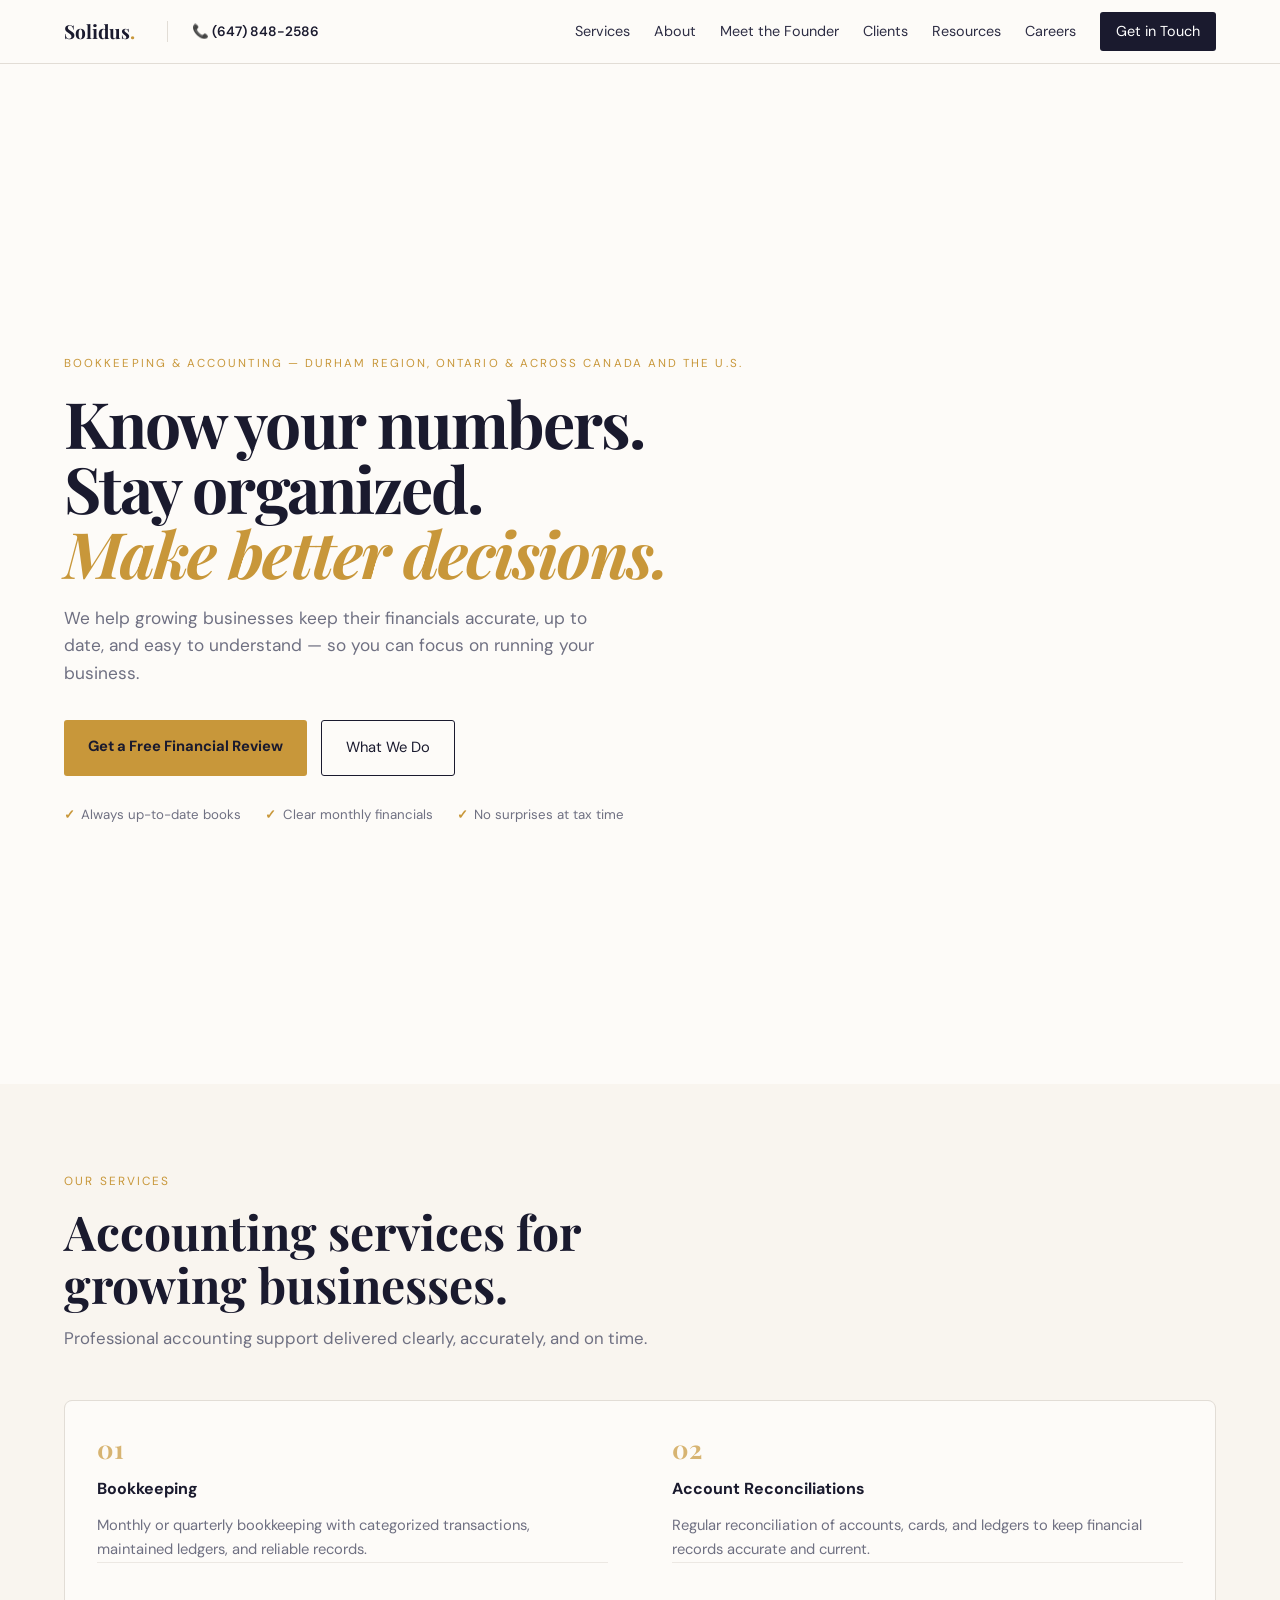
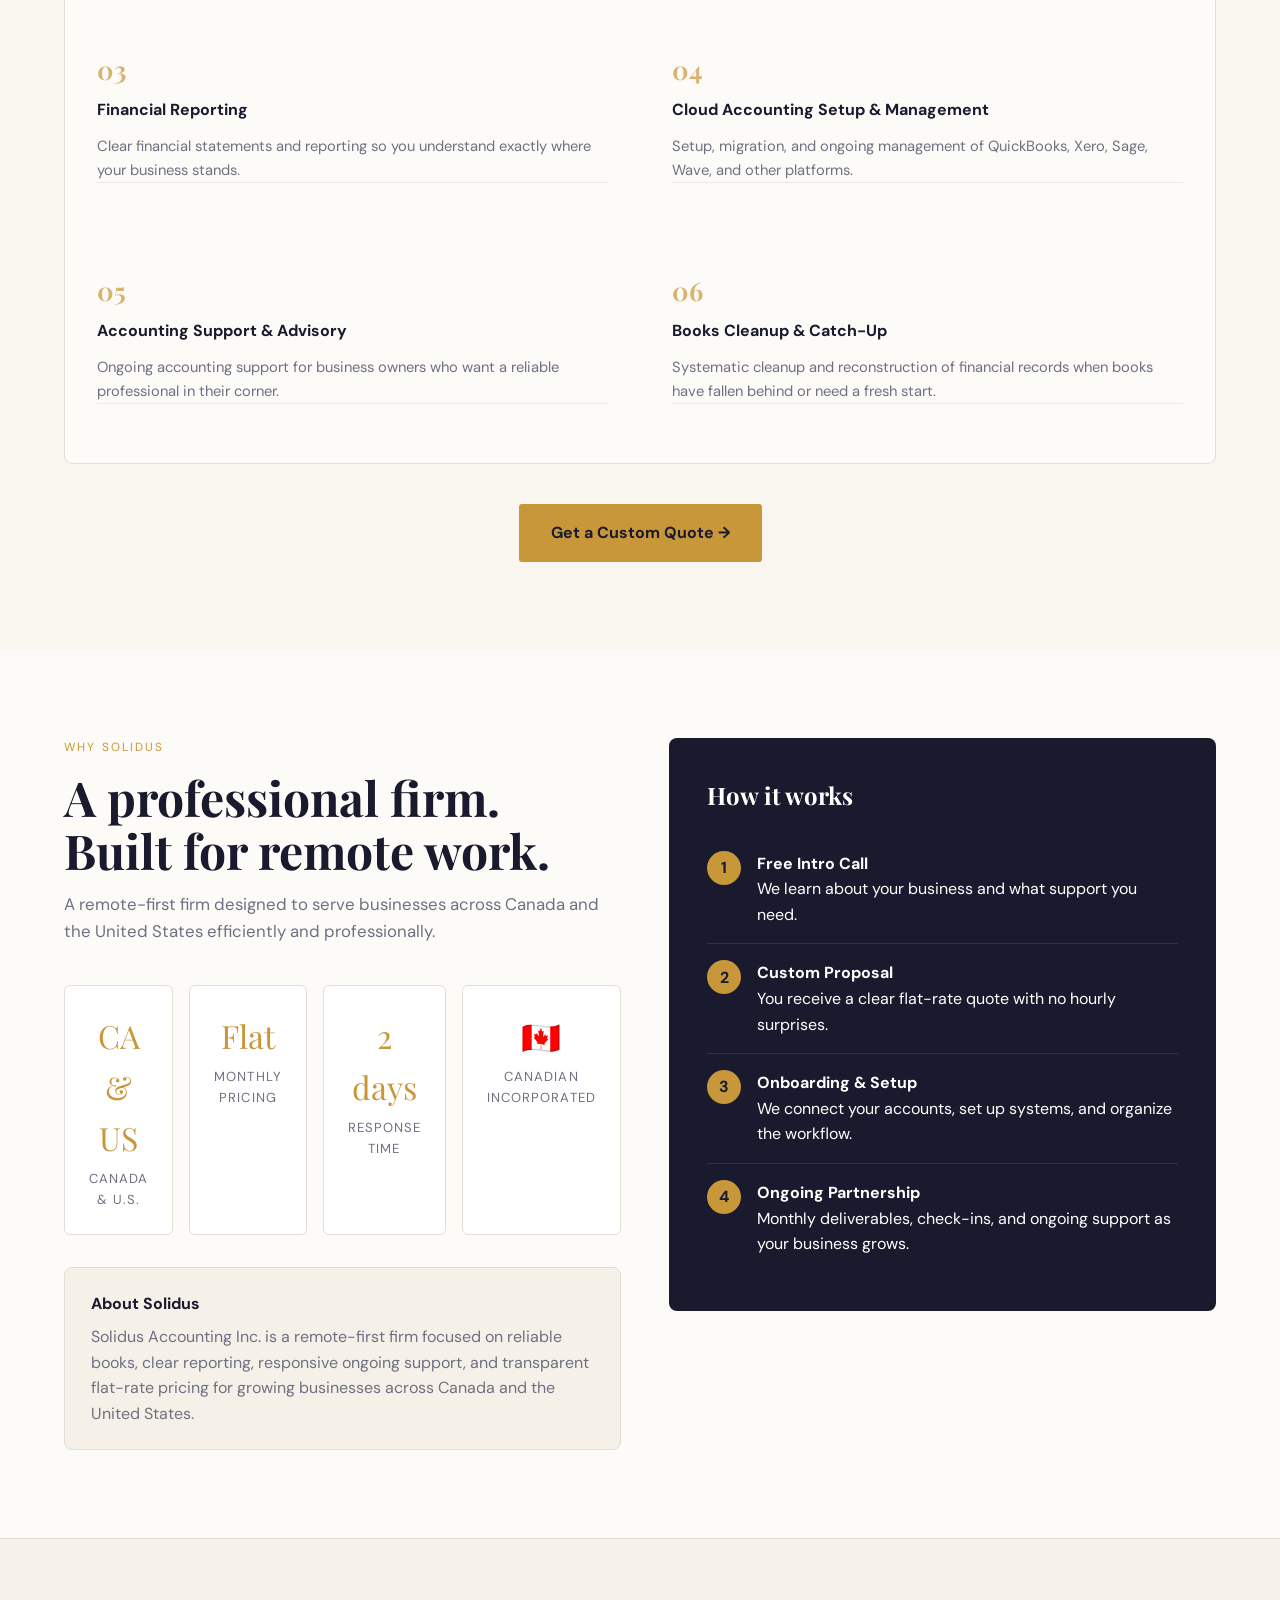
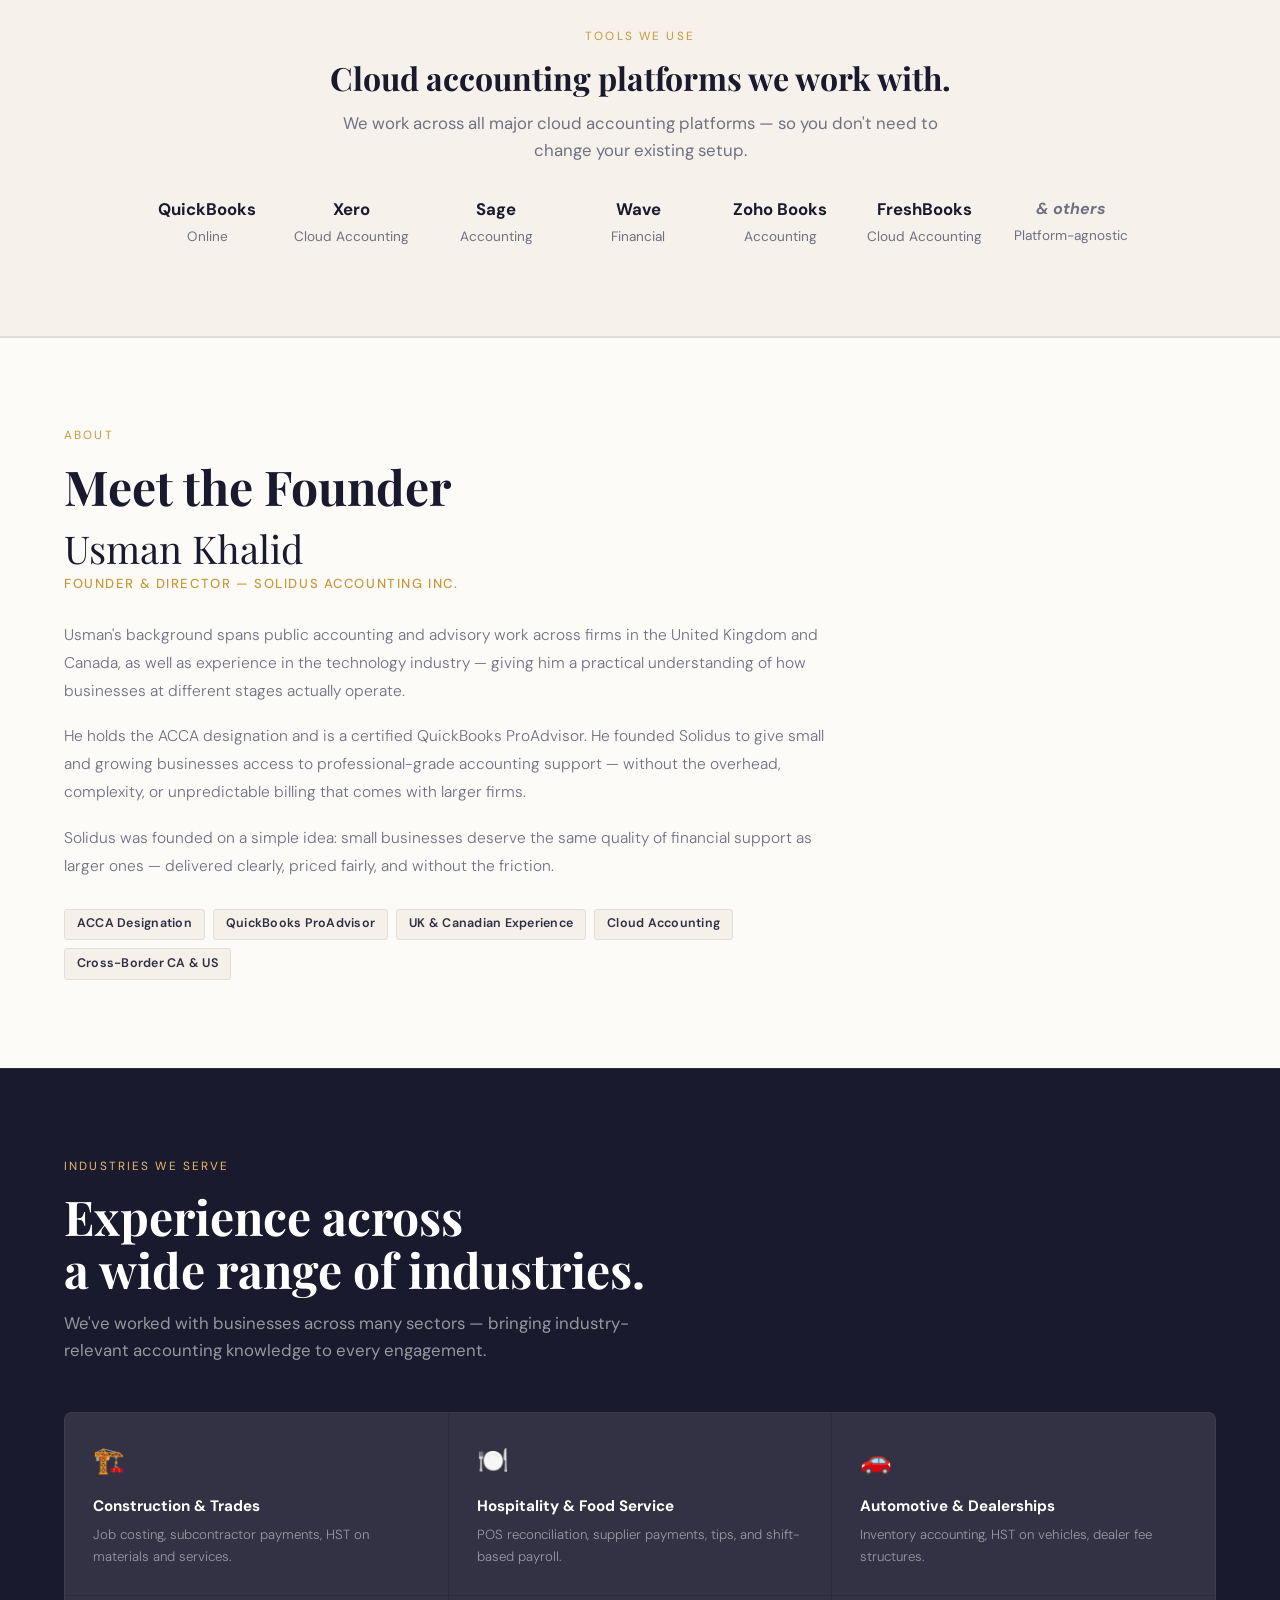
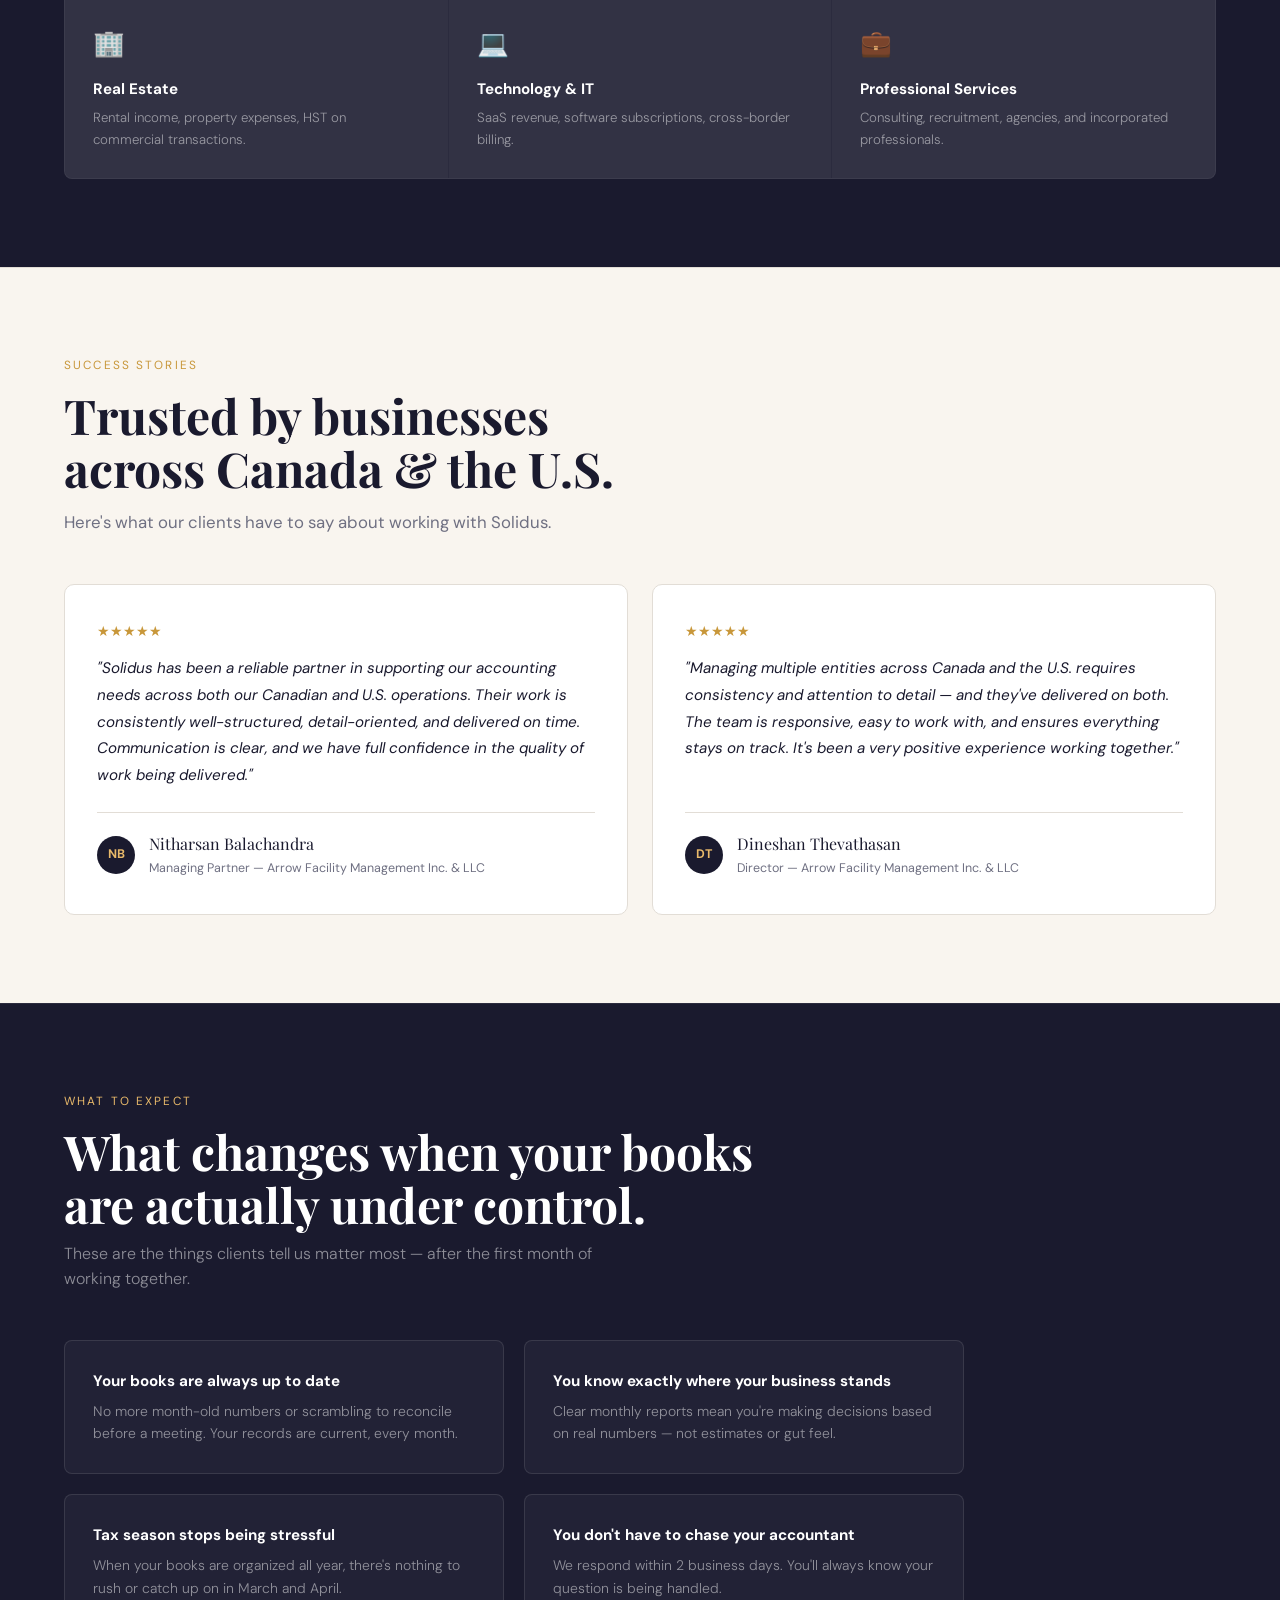
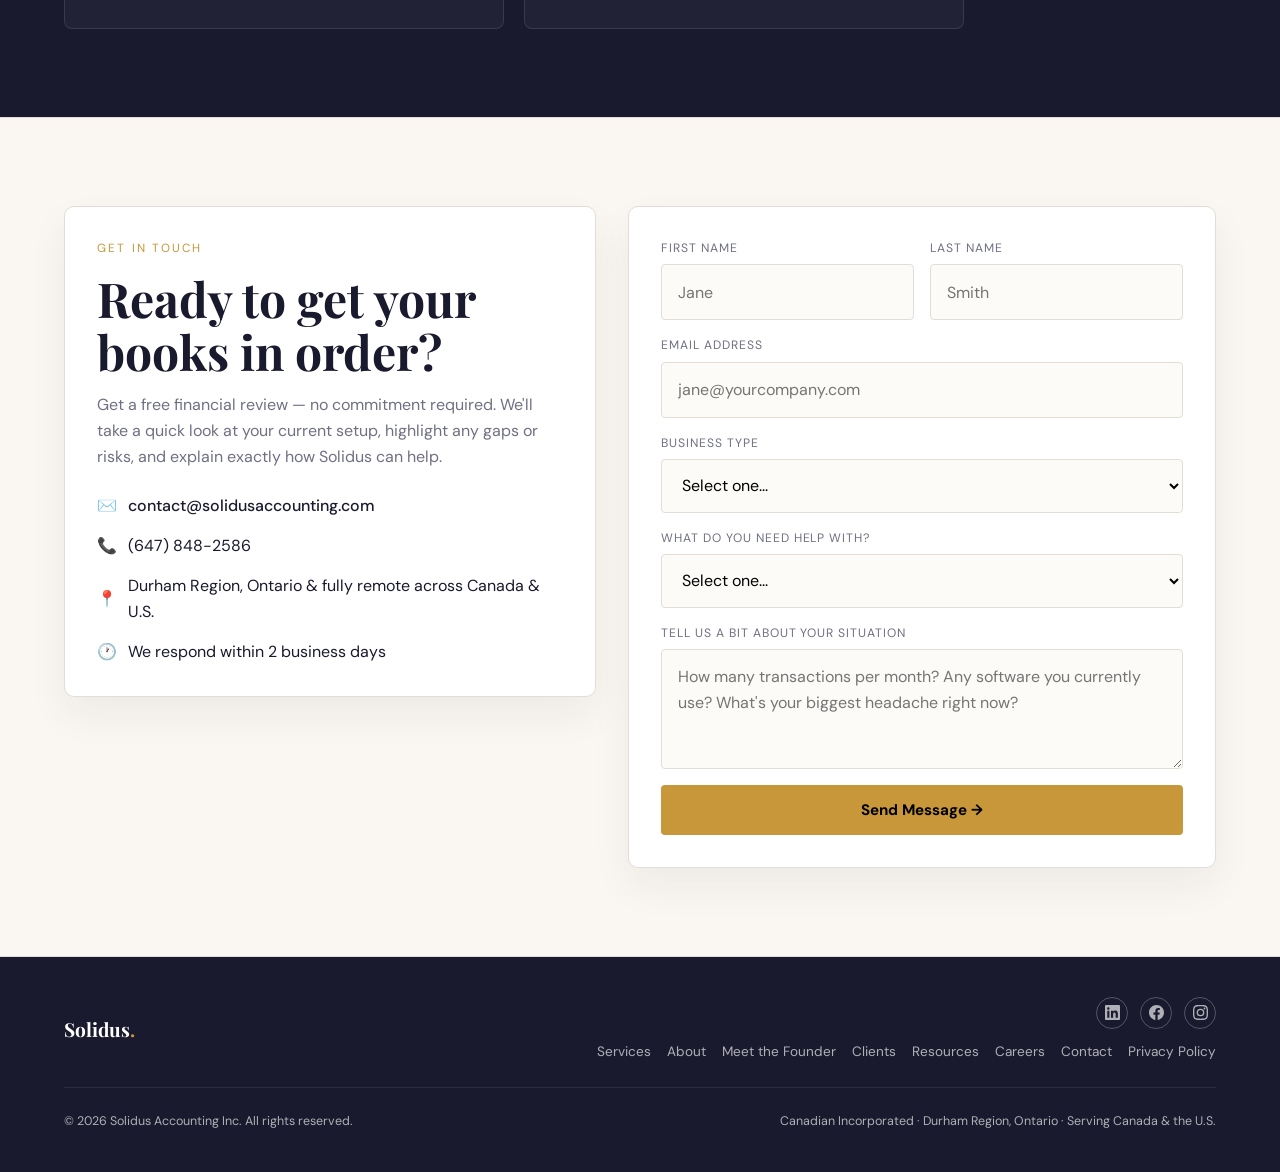
==== commit a33a65a1: "Update index.html" ====
--- a/index.html
+++ b/index.html
@@ -314,13 +314,18 @@
   <section style="padding-top: 7rem; padding-bottom: 5rem;">
     <div class="hero">
       <div>
-        <div class="eyebrow">Bookkeeping & Accounting — Durham Region, Ontario & Across Canada and the U.S.</div>
-        <h1>Your books,<br><em>finally</em><br>under control.</h1>
-        <p>Reliable bookkeeping and accounting support for businesses across Canada and the United States — with clear reporting, consistent turnaround, and transparent monthly pricing.</p>
-        <div class="hero-actions">
-          <a class="btn btn-primary" href="#contact">Book a Free 20-Min Call</a>
-          <a class="btn btn-secondary" href="#services">What We Do</a>
-        </div>
+       <div class="eyebrow">Bookkeeping & Accounting — Durham Region, Ontario & Across Canada and the U.S.</div>
+  <h1>Know your numbers.<br>Stay organized.<br><em>Make better decisions.</em></h1>
+  <p>We help growing businesses keep their financials accurate, up to date, and easy to understand — so you can focus on running your business.</p>
+  <div class="hero-actions">
+    <a class="btn btn-primary" href="#contact">Get a Free Financial Review</a>
+    <a class="btn btn-secondary" href="#services">What We Do</a>
+  </div>
+  <div style="margin-top:1.75rem; display:flex; gap:1.5rem; flex-wrap:wrap;">
+    <span style="font-size:0.83rem; color:var(--muted); display:flex; align-items:center; gap:0.4rem;"><span style="color:var(--gold); font-weight:700;">✓</span> Always up-to-date books</span>
+    <span style="font-size:0.83rem; color:var(--muted); display:flex; align-items:center; gap:0.4rem;"><span style="color:var(--gold); font-weight:700;">✓</span> Clear monthly financials</span>
+    <span style="font-size:0.83rem; color:var(--muted); display:flex; align-items:center; gap:0.4rem;"><span style="color:var(--gold); font-weight:700;">✓</span> No surprises at tax time</span>
+  </div>
       </div>
     </div>
   </section>
@@ -546,14 +551,44 @@
       </div>
     </div>
   </section>
-
+<!-- WHAT TO EXPECT -->
+<section style="background:var(--ink); border-top:1px solid rgba(255,255,255,0.08);">
+  <div style="max-width:900px;">
+    <div class="section-label" style="color:var(--gold-light);">What to Expect</div>
+    <h2 class="section-title" style="color:white; margin-bottom:0.6rem;">What changes when your books<br>are actually under control.</h2>
+    <p style="color:rgba(255,255,255,0.5); font-size:1rem; max-width:560px; margin-bottom:3rem; font-weight:300;">These are the things clients tell us matter most — after the first month of working together.</p>
+    <div style="display:grid; grid-template-columns:repeat(2,1fr); gap:1.25rem;">
+
+      <div style="border:1px solid rgba(255,255,255,0.1); border-radius:8px; padding:1.75rem; background:rgba(255,255,255,0.04);">
+        <h3 style="font-family:'DM Sans',sans-serif; font-size:0.95rem; font-weight:700; color:white; margin-bottom:0.4rem;">Your books are always up to date</h3>
+        <p style="font-size:0.87rem; color:rgba(255,255,255,0.5); line-height:1.65; font-weight:300; margin:0;">No more month-old numbers or scrambling to reconcile before a meeting. Your records are current, every month.</p>
+      </div>
+
+      <div style="border:1px solid rgba(255,255,255,0.1); border-radius:8px; padding:1.75rem; background:rgba(255,255,255,0.04);">
+        <h3 style="font-family:'DM Sans',sans-serif; font-size:0.95rem; font-weight:700; color:white; margin-bottom:0.4rem;">You know exactly where your business stands</h3>
+        <p style="font-size:0.87rem; color:rgba(255,255,255,0.5); line-height:1.65; font-weight:300; margin:0;">Clear monthly reports mean you're making decisions based on real numbers — not estimates or gut feel.</p>
+      </div>
+
+      <div style="border:1px solid rgba(255,255,255,0.1); border-radius:8px; padding:1.75rem; background:rgba(255,255,255,0.04);">
+        <h3 style="font-family:'DM Sans',sans-serif; font-size:0.95rem; font-weight:700; color:white; margin-bottom:0.4rem;">Tax season stops being stressful</h3>
+        <p style="font-size:0.87rem; color:rgba(255,255,255,0.5); line-height:1.65; font-weight:300; margin:0;">When your books are organized all year, there's nothing to rush or catch up on in March and April.</p>
+      </div>
+
+      <div style="border:1px solid rgba(255,255,255,0.1); border-radius:8px; padding:1.75rem; background:rgba(255,255,255,0.04);">
+        <h3 style="font-family:'DM Sans',sans-serif; font-size:0.95rem; font-weight:700; color:white; margin-bottom:0.4rem;">You don't have to chase your accountant</h3>
+        <p style="font-size:0.87rem; color:rgba(255,255,255,0.5); line-height:1.65; font-weight:300; margin:0;">We respond within 2 business days. You'll always know your question is being handled.</p>
+      </div>
+
+    </div>
+  </div>
+</section>
   <!-- CONTACT -->
   <section id="contact" style="background:#faf7f2; border-top:1px solid var(--border); border-bottom:1px solid var(--border);">
     <div class="contact-grid">
       <div class="contact-card">
         <div class="section-label">Get in touch</div>
-        <h2 class="section-title">Reliable accounting support,<br>without the stress.</h2>
-        <p>Book a free 20-minute call — no commitment required. We'll learn about your business and explain exactly how Solidus can support you.</p>
+        <h2 class="section-title">Ready to get your<br>books in order?</h2>
+<p>Get a free financial review — no commitment required. We'll take a quick look at your current setup, highlight any gaps or risks, and explain exactly how Solidus can help.</p>
         <div class="contact-list">
           <div><span>✉️</span><a href="mailto:contact@solidusaccounting.com" style="color:inherit; text-decoration:none; font-weight:500;">contact@solidusaccounting.com</a></div>
           <div><span>📞</span><a href="tel:+16478482586" style="color:inherit; text-decoration:none;">(647) 848-2586</a></div>
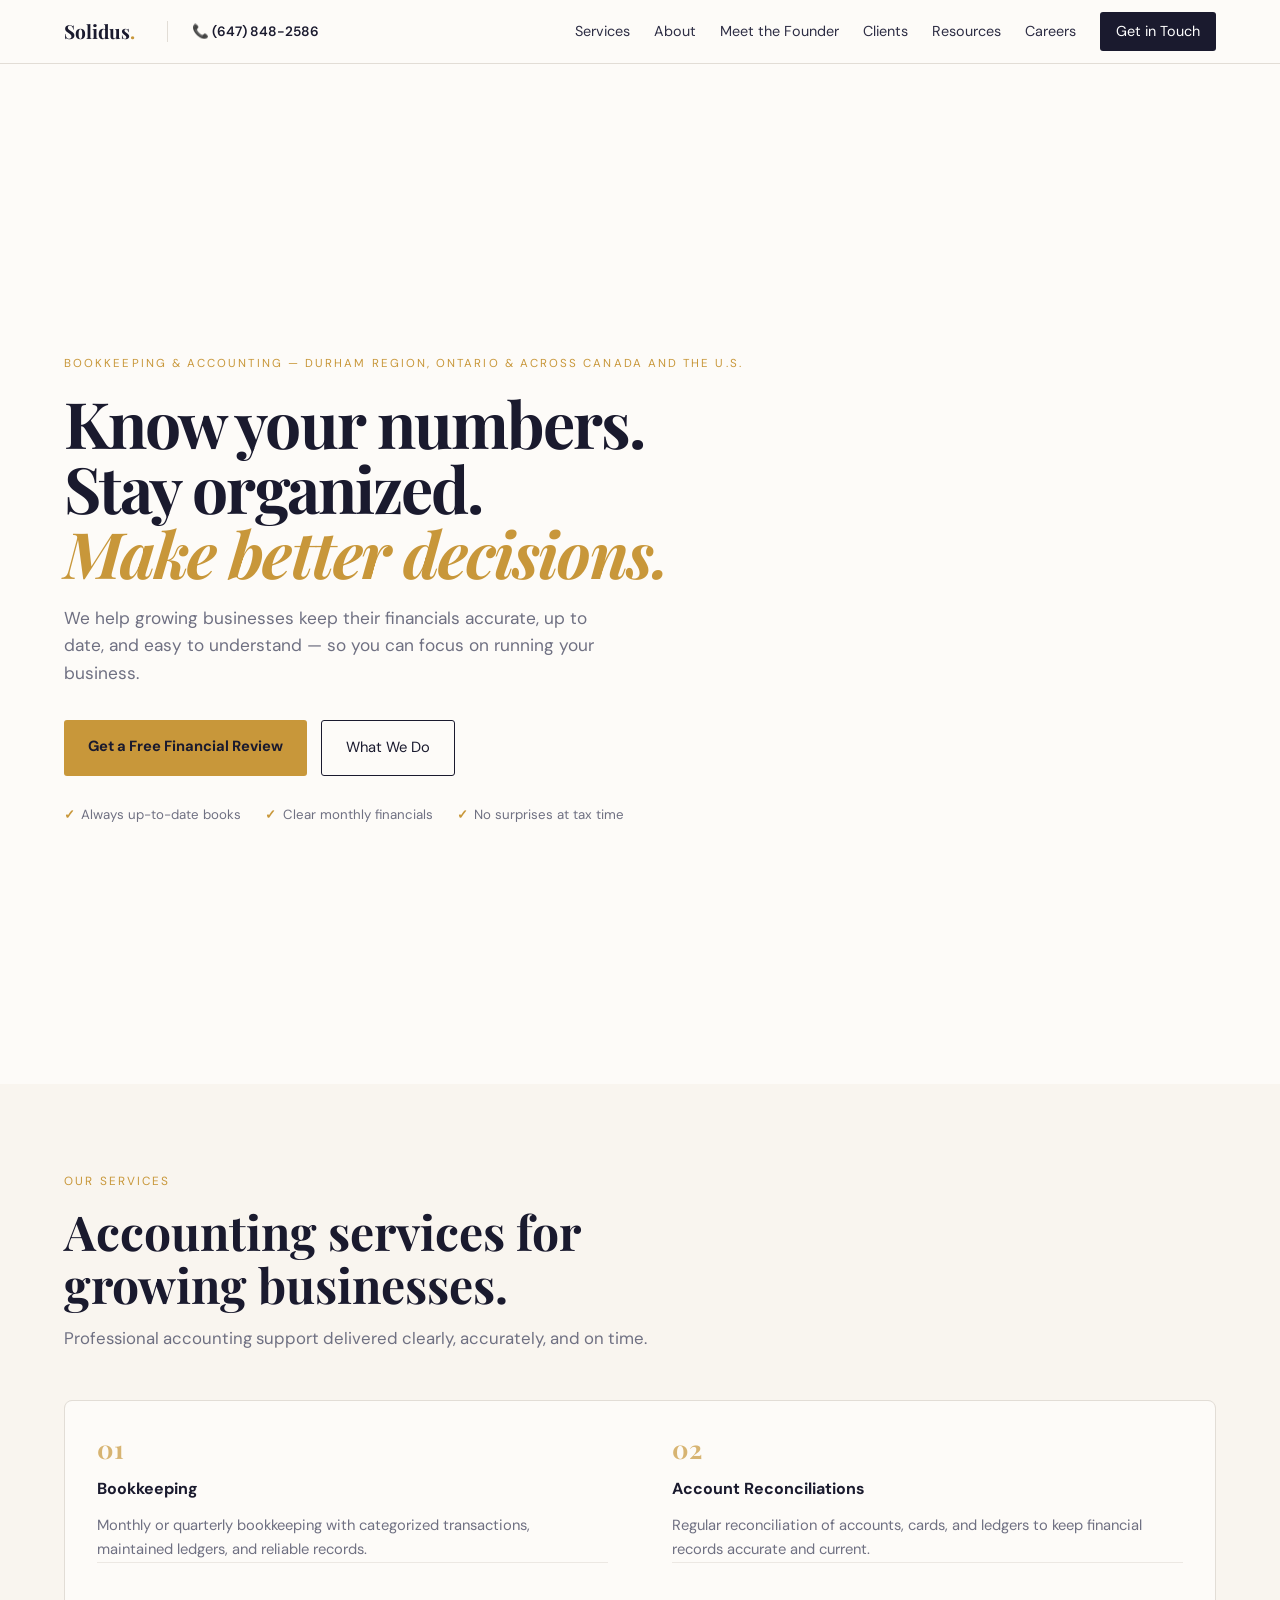
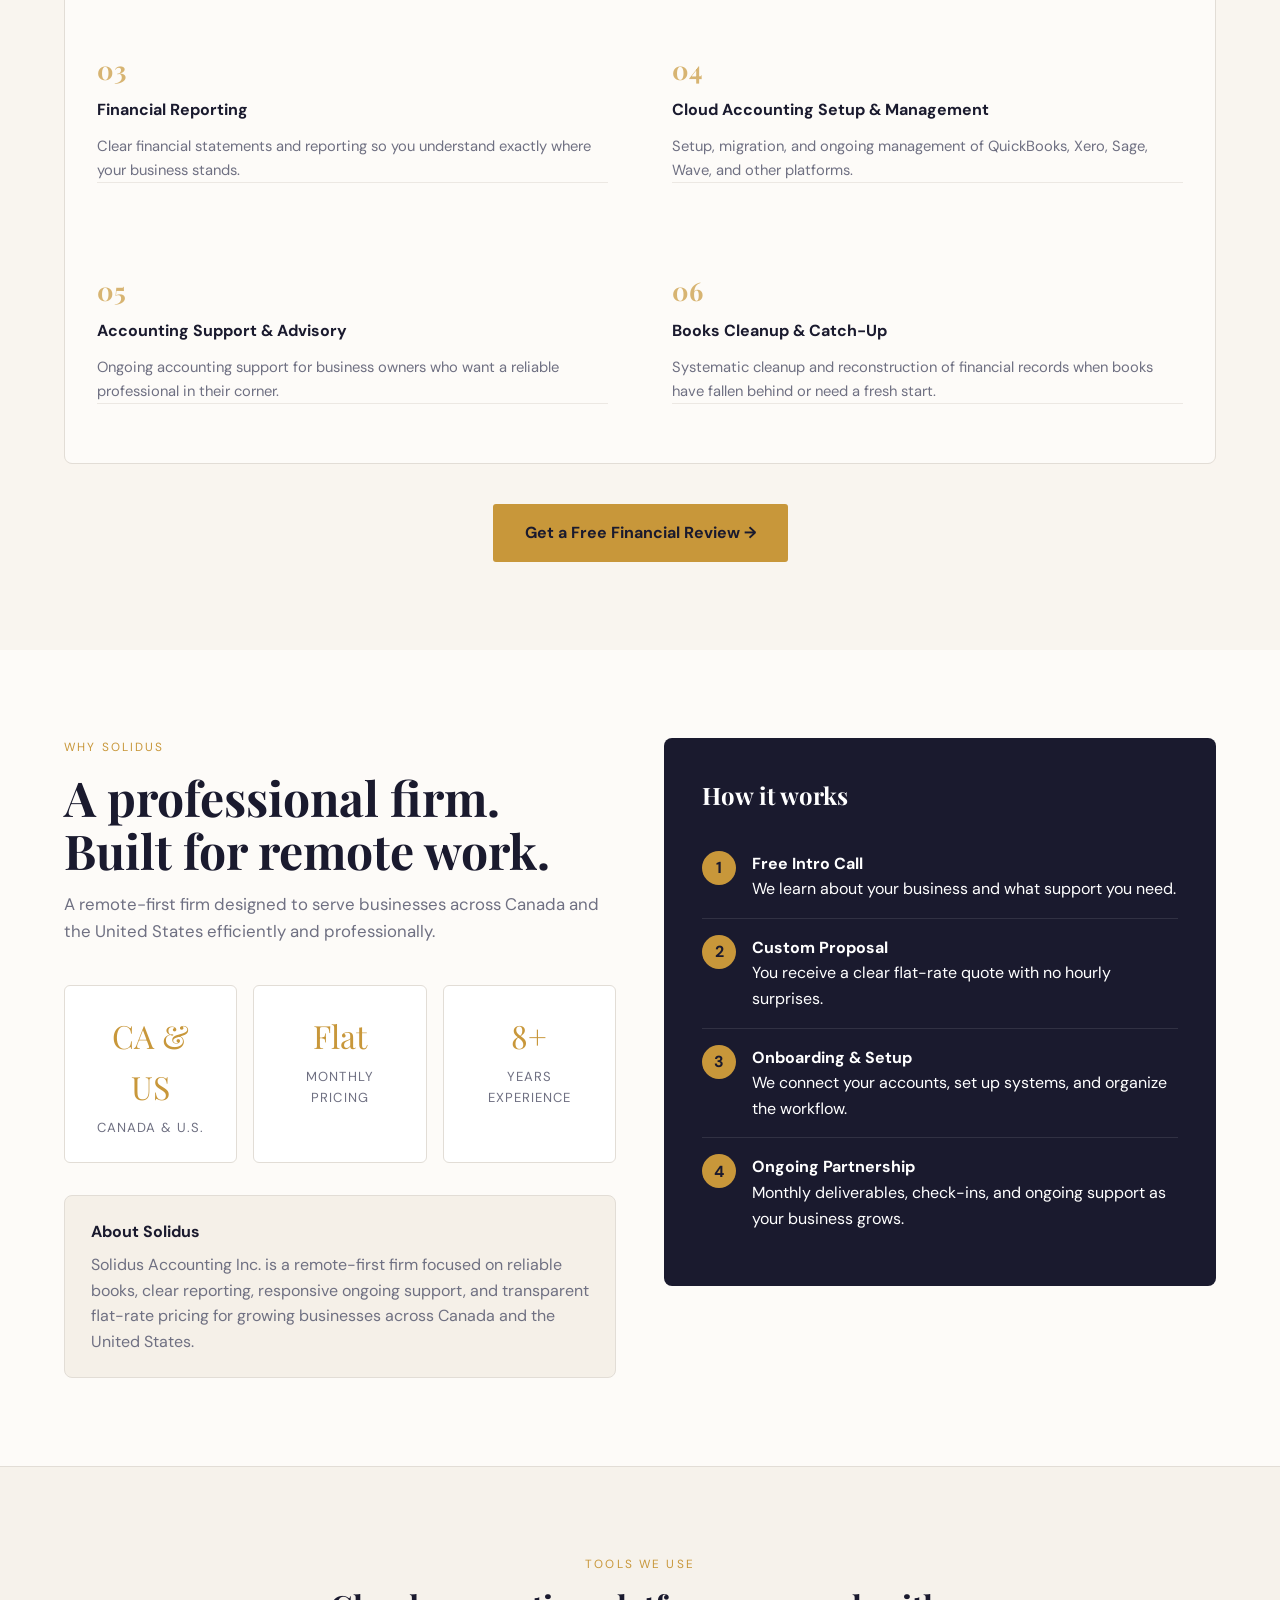
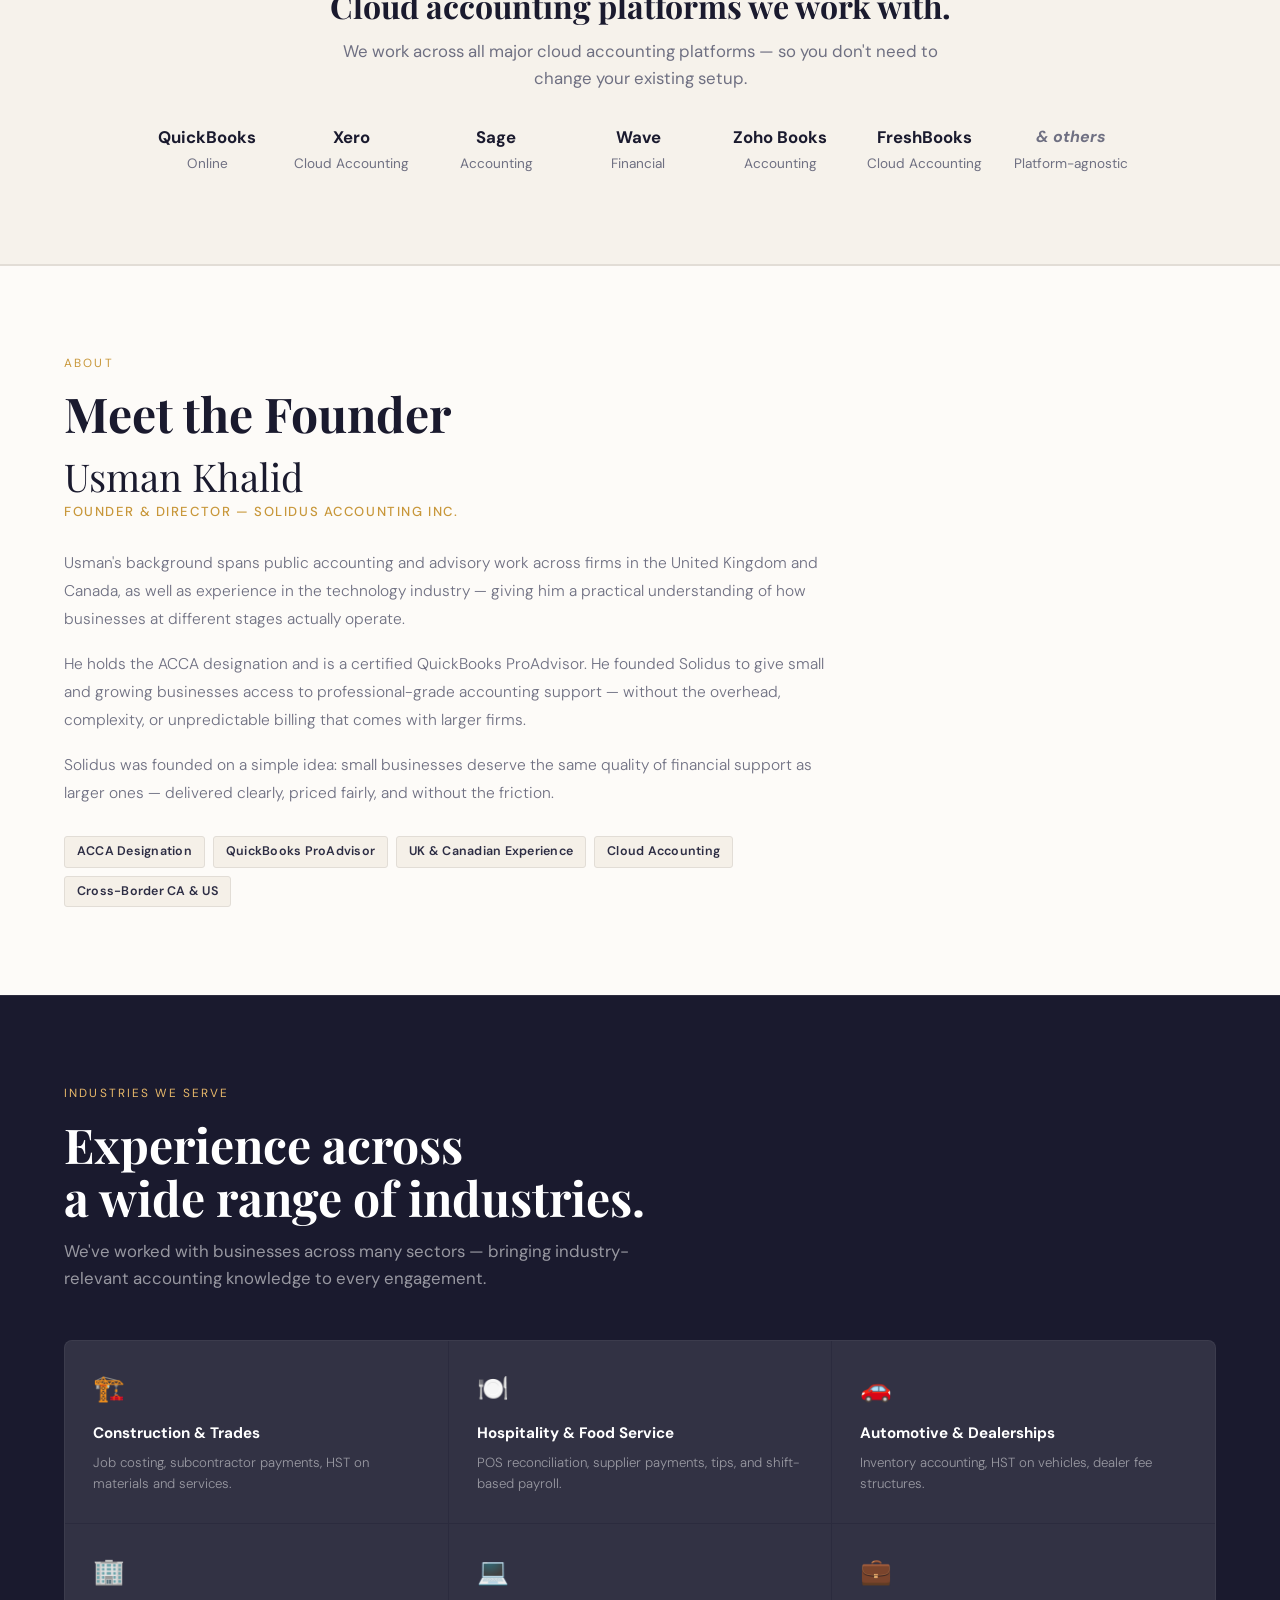
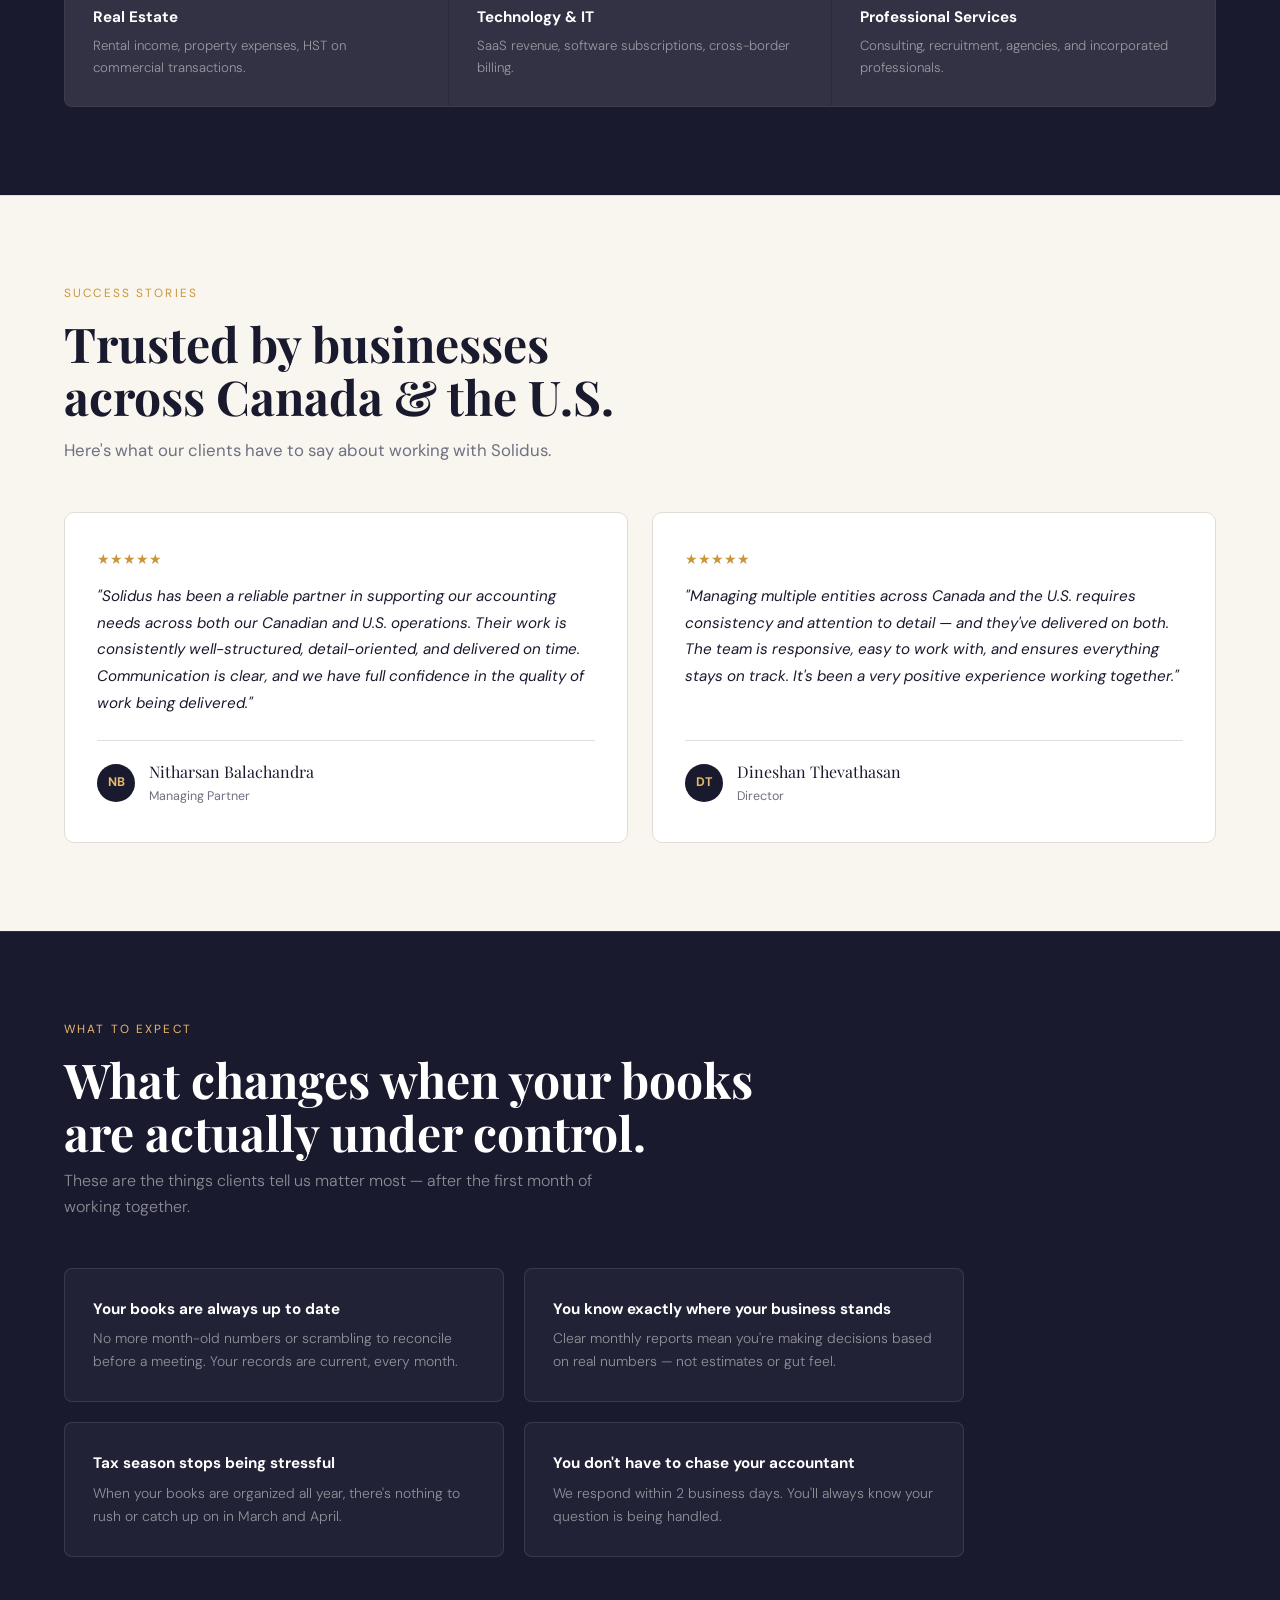
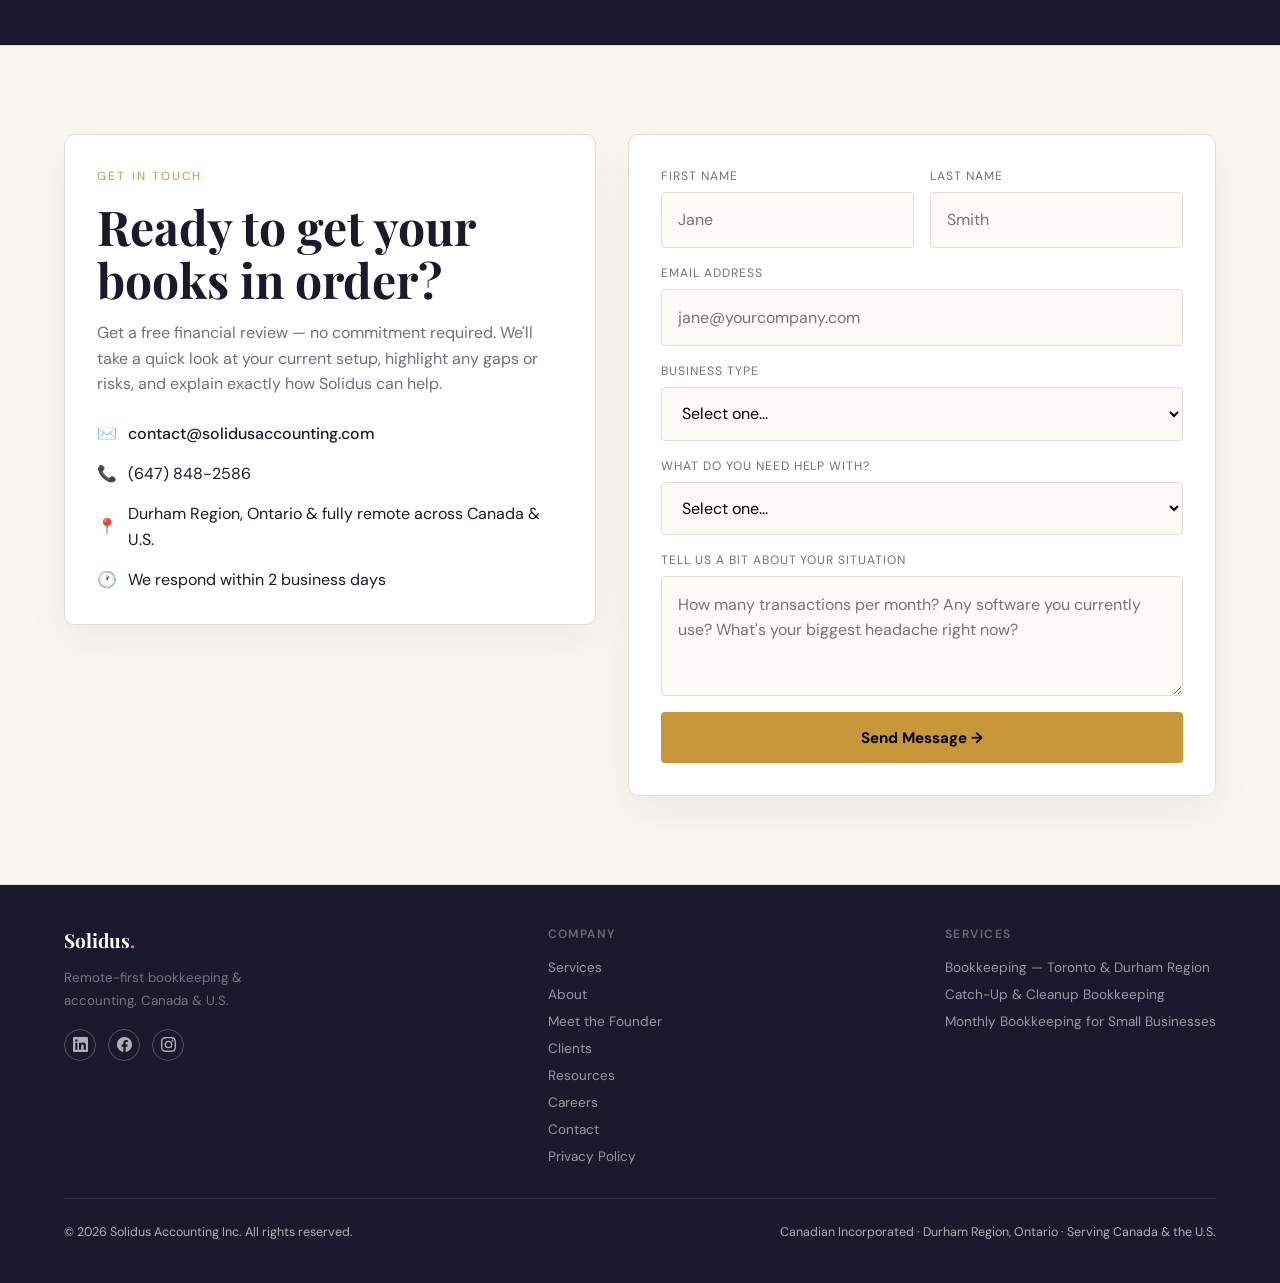
==== commit 511a3046: "Add files via upload" ====
--- a/index.html
+++ b/index.html
@@ -6,7 +6,7 @@
 
   <!-- ── TITLE & META ── -->
   <title>Bookkeeping & Accounting Services | Canada & USA | Solidus Accounting</title>
-  <meta name="description" content="Professional bookkeeping and accounting for small businesses across Canada and the United States. Flat monthly rates, 2-day response time. Book a free 20-min consultation today." />
+  <meta name="description" content="Professional bookkeeping and accounting for small businesses across Canada and the United States. Get a free financial review today — flat monthly rates, 2-day response time." />
 
   <!-- ── CANONICAL ── -->
   <link rel="canonical" href="https://www.solidusaccounting.com/" />
@@ -14,7 +14,7 @@
   <!-- ── FAVICON ── -->
   <link rel="icon" type="image/svg+xml" href="data:image/svg+xml,<svg xmlns='http://www.w3.org/2000/svg' viewBox='0 0 100 100'><rect width='100' height='100' rx='12' fill='%231a1a2e'/><text y='.9em' font-size='72' x='50%' dominant-baseline='middle' text-anchor='middle' font-family='serif' fill='%23c8973a'>S</text></svg>" />
 
-  <!-- ── OPEN GRAPH (LinkedIn / Facebook previews) ── -->
+  <!-- ── OPEN GRAPH ── -->
   <meta property="og:type" content="website" />
   <meta property="og:url" content="https://www.solidusaccounting.com/" />
   <meta property="og:title" content="Bookkeeping & Accounting Services | Canada & USA | Solidus Accounting" />
@@ -158,7 +158,7 @@
     .section-sub { max-width: 620px; color: var(--muted); font-size: 1.05rem; }
 
     /* ── STATS ── */
-    .stats { display: grid; grid-template-columns: repeat(4, 1fr); gap: 1rem; margin-top: 2.5rem; }
+    .stats { display: grid; grid-template-columns: repeat(3, 1fr); gap: 1rem; margin-top: 2.5rem; }
     .stat { background: white; border: 1px solid var(--border); padding: 1.5rem; text-align: center; border-radius: 6px; }
     .stat-value { font-size: 2rem; color: var(--gold); }
     .stat-label { font-size: 0.82rem; color: var(--muted); text-transform: uppercase; letter-spacing: 0.08em; margin-top: 0.3rem; }
@@ -223,6 +223,12 @@
     .testi-avatar { width: 38px; height: 38px; border-radius: 50%; background: var(--ink); color: var(--gold-light); display: flex; align-items: center; justify-content: center; font-size: 0.78rem; font-weight: 700; flex-shrink: 0; }
     .testimonial-name { font-family: 'Playfair Display', serif; font-size: 1rem; color: var(--ink); margin-bottom: 0.15rem; }
     .testimonial-role { font-size: 0.78rem; color: var(--muted); }
+
+    /* ── WHAT TO EXPECT ── */
+    .expect-grid { display: grid; grid-template-columns: repeat(2, 1fr); gap: 1.25rem; }
+    .expect-item { border: 1px solid rgba(255,255,255,0.1); border-radius: 8px; padding: 1.75rem; background: rgba(255,255,255,0.04); }
+    .expect-item h3 { font-family: 'DM Sans', sans-serif; font-size: 0.95rem; font-weight: 700; color: white; margin-bottom: 0.4rem; }
+    .expect-item p { font-size: 0.87rem; color: rgba(255,255,255,0.5); line-height: 1.65; font-weight: 300; margin: 0; }
 
     /* ── CONTACT ── */
     .contact-grid { display: grid; grid-template-columns: 0.95fr 1.05fr; gap: 2rem; align-items: start; }
@@ -241,38 +247,40 @@
     .submit-btn:hover { background: var(--gold-light); }
 
     /* ── FOOTER ── */
-    footer { background: var(--ink); color: rgba(255,255,255,0.65); padding: 2.5rem 5vw; display: flex; justify-content: space-between; gap: 1rem; flex-wrap: wrap; align-items: center; }
-    .footer-links { display: flex; gap: 1rem; flex-wrap: wrap; }
-    .footer-links a { color: rgba(255,255,255,0.65); text-decoration: none; font-size: 0.85rem; }
+    footer { background: var(--ink); color: rgba(255,255,255,0.65); padding: 2.5rem 5vw; display: flex; justify-content: space-between; gap: 1rem; flex-wrap: wrap; align-items: flex-start; }
+    .footer-col h4 { font-family: 'DM Sans', sans-serif; font-size: 0.75rem; text-transform: uppercase; letter-spacing: 0.12em; color: rgba(255,255,255,0.35); margin-bottom: 0.85rem; font-weight: 600; }
+    .footer-links { display: flex; flex-direction: column; gap: 0.5rem; }
+    .footer-links a { color: rgba(255,255,255,0.55); text-decoration: none; font-size: 0.85rem; line-height: 1.4; }
     .footer-links a:hover { color: var(--gold-light); }
-    .footer-social { display: flex; gap: 0.75rem; align-items: center; }
+    .footer-social { display: flex; gap: 0.75rem; align-items: center; margin-top: 0.25rem; }
     .footer-social a { display: flex; align-items: center; justify-content: center; width: 32px; height: 32px; border-radius: 50%; border: 1px solid rgba(255,255,255,0.25); color: rgba(255,255,255,0.65); text-decoration: none; transition: border-color 0.2s, color 0.2s; }
     .footer-social a:hover { border-color: var(--gold); color: var(--gold); }
     .footer-social svg { width: 15px; height: 15px; fill: currentColor; }
-    .footer-bottom { width: 100%; display: flex; justify-content: space-between; align-items: center; padding-top: 1.5rem; border-top: 1px solid rgba(255,255,255,0.08); margin-top: 0.5rem; flex-wrap: wrap; gap: 0.5rem; }
+    .footer-bottom { width: 100%; display: flex; justify-content: space-between; align-items: center; padding-top: 1.5rem; border-top: 1px solid rgba(255,255,255,0.08); margin-top: 1rem; flex-wrap: wrap; gap: 0.5rem; }
     .footer-bottom span { font-size: 0.78rem; }
 
-    /* ── SEO: hidden location text for crawlers ── */
+    /* ── SEO hidden text ── */
     .seo-locations { position: absolute; width: 1px; height: 1px; overflow: hidden; clip: rect(0,0,0,0); white-space: nowrap; }
 
     /* ── RESPONSIVE ── */
     @media (max-width: 980px) {
       .about-grid, .contact-grid { grid-template-columns: 1fr; }
-      .stats { grid-template-columns: 1fr 1fr; }
+      .stats { grid-template-columns: repeat(3, 1fr); }
       .industries-grid { grid-template-columns: repeat(2, 1fr); }
+      footer { gap: 2rem; }
     }
     @media (max-width: 640px) {
       .links { display: none; }
       .nav-phone { display: none; }
       .hamburger { display: flex; }
-      .services-grid, .stats, .form-grid, .testimonials-grid, .industries-grid { grid-template-columns: 1fr; }
+      .services-grid, .stats, .form-grid, .testimonials-grid, .industries-grid, .expect-grid { grid-template-columns: 1fr; }
       section { padding: 4.5rem 5vw; }
+      footer { flex-direction: column; }
     }
   </style>
 </head>
 <body>
 
-  <!-- Hidden SEO location text — read by Google, not shown to users -->
   <div class="seo-locations" aria-hidden="true">
     Solidus Accounting provides bookkeeping and accounting services in Whitby, Oshawa, Ajax, Pickering,
     Clarington, Bowmanville, Courtice, Port Perry, Uxbridge, Scugog, Brock, Cannington, Sunderland,
@@ -314,18 +322,18 @@
   <section style="padding-top: 7rem; padding-bottom: 5rem;">
     <div class="hero">
       <div>
-       <div class="eyebrow">Bookkeeping & Accounting — Durham Region, Ontario & Across Canada and the U.S.</div>
-  <h1>Know your numbers.<br>Stay organized.<br><em>Make better decisions.</em></h1>
-  <p>We help growing businesses keep their financials accurate, up to date, and easy to understand — so you can focus on running your business.</p>
-  <div class="hero-actions">
-    <a class="btn btn-primary" href="#contact">Get a Free Financial Review</a>
-    <a class="btn btn-secondary" href="#services">What We Do</a>
-  </div>
-  <div style="margin-top:1.75rem; display:flex; gap:1.5rem; flex-wrap:wrap;">
-    <span style="font-size:0.83rem; color:var(--muted); display:flex; align-items:center; gap:0.4rem;"><span style="color:var(--gold); font-weight:700;">✓</span> Always up-to-date books</span>
-    <span style="font-size:0.83rem; color:var(--muted); display:flex; align-items:center; gap:0.4rem;"><span style="color:var(--gold); font-weight:700;">✓</span> Clear monthly financials</span>
-    <span style="font-size:0.83rem; color:var(--muted); display:flex; align-items:center; gap:0.4rem;"><span style="color:var(--gold); font-weight:700;">✓</span> No surprises at tax time</span>
-  </div>
+        <div class="eyebrow">Bookkeeping & Accounting — Durham Region, Ontario & Across Canada and the U.S.</div>
+        <h1>Know your numbers.<br>Stay organized.<br><em>Make better decisions.</em></h1>
+        <p>We help growing businesses keep their financials accurate, up to date, and easy to understand — so you can focus on running your business.</p>
+        <div class="hero-actions">
+          <a class="btn btn-primary" href="#contact">Get a Free Financial Review</a>
+          <a class="btn btn-secondary" href="#services">What We Do</a>
+        </div>
+        <div style="margin-top:1.75rem; display:flex; gap:1.5rem; flex-wrap:wrap;">
+          <span style="font-size:0.83rem; color:var(--muted); display:flex; align-items:center; gap:0.4rem;"><span style="color:var(--gold); font-weight:700;">✓</span> Always up-to-date books</span>
+          <span style="font-size:0.83rem; color:var(--muted); display:flex; align-items:center; gap:0.4rem;"><span style="color:var(--gold); font-weight:700;">✓</span> Clear monthly financials</span>
+          <span style="font-size:0.83rem; color:var(--muted); display:flex; align-items:center; gap:0.4rem;"><span style="color:var(--gold); font-weight:700;">✓</span> No surprises at tax time</span>
+        </div>
       </div>
     </div>
   </section>
@@ -386,7 +394,7 @@
       </div>
     </div>
     <div style="text-align:center; margin-top:2.5rem;">
-      <a class="btn btn-primary" href="#contact" style="font-size:1rem; padding:1rem 2rem;">Get a Custom Quote →</a>
+      <a class="btn btn-primary" href="#contact" style="font-size:1rem; padding:1rem 2rem;">Get a Free Financial Review →</a>
     </div>
   </section>
 
@@ -407,12 +415,8 @@
             <div class="stat-label">Monthly Pricing</div>
           </div>
           <div class="stat">
-            <div class="stat-value">2 days</div>
-            <div class="stat-label">Response Time</div>
-          </div>
-          <div class="stat">
-            <div class="stat-value">🇨🇦</div>
-            <div class="stat-label">Canadian Incorporated</div>
+            <div class="stat-value">8+</div>
+            <div class="stat-label">Years Experience</div>
           </div>
         </div>
         <div class="mini-about">
@@ -517,7 +521,7 @@
     </div>
   </section>
 
-  <!-- SUCCESS STORIES -->
+  <!-- TESTIMONIALS -->
   <section id="testimonials" class="testimonials-wrap">
     <div class="section-label">Success Stories</div>
     <h2 class="section-title">Trusted by businesses<br>across Canada &amp; the U.S.</h2>
@@ -532,7 +536,7 @@
           <div class="testi-avatar" aria-hidden="true">NB</div>
           <div>
             <div class="testimonial-name">Nitharsan Balachandra</div>
-            <div class="testimonial-role">Managing Partner — Arrow Facility Management Inc. &amp; LLC</div>
+            <div class="testimonial-role">Managing Partner</div>
           </div>
         </div>
       </div>
@@ -545,50 +549,47 @@
           <div class="testi-avatar" aria-hidden="true">DT</div>
           <div>
             <div class="testimonial-name">Dineshan Thevathasan</div>
-            <div class="testimonial-role">Director — Arrow Facility Management Inc. &amp; LLC</div>
+            <div class="testimonial-role">Director</div>
           </div>
         </div>
       </div>
     </div>
   </section>
-<!-- WHAT TO EXPECT -->
-<section style="background:var(--ink); border-top:1px solid rgba(255,255,255,0.08);">
-  <div style="max-width:900px;">
-    <div class="section-label" style="color:var(--gold-light);">What to Expect</div>
-    <h2 class="section-title" style="color:white; margin-bottom:0.6rem;">What changes when your books<br>are actually under control.</h2>
-    <p style="color:rgba(255,255,255,0.5); font-size:1rem; max-width:560px; margin-bottom:3rem; font-weight:300;">These are the things clients tell us matter most — after the first month of working together.</p>
-    <div style="display:grid; grid-template-columns:repeat(2,1fr); gap:1.25rem;">
-
-      <div style="border:1px solid rgba(255,255,255,0.1); border-radius:8px; padding:1.75rem; background:rgba(255,255,255,0.04);">
-        <h3 style="font-family:'DM Sans',sans-serif; font-size:0.95rem; font-weight:700; color:white; margin-bottom:0.4rem;">Your books are always up to date</h3>
-        <p style="font-size:0.87rem; color:rgba(255,255,255,0.5); line-height:1.65; font-weight:300; margin:0;">No more month-old numbers or scrambling to reconcile before a meeting. Your records are current, every month.</p>
-      </div>
-
-      <div style="border:1px solid rgba(255,255,255,0.1); border-radius:8px; padding:1.75rem; background:rgba(255,255,255,0.04);">
-        <h3 style="font-family:'DM Sans',sans-serif; font-size:0.95rem; font-weight:700; color:white; margin-bottom:0.4rem;">You know exactly where your business stands</h3>
-        <p style="font-size:0.87rem; color:rgba(255,255,255,0.5); line-height:1.65; font-weight:300; margin:0;">Clear monthly reports mean you're making decisions based on real numbers — not estimates or gut feel.</p>
-      </div>
-
-      <div style="border:1px solid rgba(255,255,255,0.1); border-radius:8px; padding:1.75rem; background:rgba(255,255,255,0.04);">
-        <h3 style="font-family:'DM Sans',sans-serif; font-size:0.95rem; font-weight:700; color:white; margin-bottom:0.4rem;">Tax season stops being stressful</h3>
-        <p style="font-size:0.87rem; color:rgba(255,255,255,0.5); line-height:1.65; font-weight:300; margin:0;">When your books are organized all year, there's nothing to rush or catch up on in March and April.</p>
-      </div>
-
-      <div style="border:1px solid rgba(255,255,255,0.1); border-radius:8px; padding:1.75rem; background:rgba(255,255,255,0.04);">
-        <h3 style="font-family:'DM Sans',sans-serif; font-size:0.95rem; font-weight:700; color:white; margin-bottom:0.4rem;">You don't have to chase your accountant</h3>
-        <p style="font-size:0.87rem; color:rgba(255,255,255,0.5); line-height:1.65; font-weight:300; margin:0;">We respond within 2 business days. You'll always know your question is being handled.</p>
-      </div>
-
-    </div>
-  </div>
-</section>
+
+  <!-- WHAT TO EXPECT -->
+  <section style="background:var(--ink); border-top:1px solid rgba(255,255,255,0.08);">
+    <div style="max-width:900px;">
+      <div class="section-label" style="color:var(--gold-light);">What to Expect</div>
+      <h2 class="section-title" style="color:white; margin-bottom:0.6rem;">What changes when your books<br>are actually under control.</h2>
+      <p style="color:rgba(255,255,255,0.5); font-size:1rem; max-width:560px; margin-bottom:3rem; font-weight:300;">These are the things clients tell us matter most — after the first month of working together.</p>
+      <div class="expect-grid">
+        <div class="expect-item">
+          <h3>Your books are always up to date</h3>
+          <p>No more month-old numbers or scrambling to reconcile before a meeting. Your records are current, every month.</p>
+        </div>
+        <div class="expect-item">
+          <h3>You know exactly where your business stands</h3>
+          <p>Clear monthly reports mean you're making decisions based on real numbers — not estimates or gut feel.</p>
+        </div>
+        <div class="expect-item">
+          <h3>Tax season stops being stressful</h3>
+          <p>When your books are organized all year, there's nothing to rush or catch up on in March and April.</p>
+        </div>
+        <div class="expect-item">
+          <h3>You don't have to chase your accountant</h3>
+          <p>We respond within 2 business days. You'll always know your question is being handled.</p>
+        </div>
+      </div>
+    </div>
+  </section>
+
   <!-- CONTACT -->
   <section id="contact" style="background:#faf7f2; border-top:1px solid var(--border); border-bottom:1px solid var(--border);">
     <div class="contact-grid">
       <div class="contact-card">
         <div class="section-label">Get in touch</div>
         <h2 class="section-title">Ready to get your<br>books in order?</h2>
-<p>Get a free financial review — no commitment required. We'll take a quick look at your current setup, highlight any gaps or risks, and explain exactly how Solidus can help.</p>
+        <p>Get a free financial review — no commitment required. We'll take a quick look at your current setup, highlight any gaps or risks, and explain exactly how Solidus can help.</p>
         <div class="contact-list">
           <div><span>✉️</span><a href="mailto:contact@solidusaccounting.com" style="color:inherit; text-decoration:none; font-weight:500;">contact@solidusaccounting.com</a></div>
           <div><span>📞</span><a href="tel:+16478482586" style="color:inherit; text-decoration:none;">(647) 848-2586</a></div>
@@ -621,14 +622,12 @@
               <option>Bookkeeping</option>
               <option>Account Reconciliations</option>
               <option>Financial Reporting</option>
-              <option>Payroll Services</option>
               <option>Cloud Accounting Setup</option>
               <option>Financial Cleanup / Catch-up</option>
               <option>Not sure — let's talk</option>
             </select>
           </div>
           <div class="field"><label>Tell us a bit about your situation</label><textarea name="message" placeholder="How many transactions per month? Any software you currently use? What's your biggest headache right now?"></textarea></div>
-          <!-- Honeypot spam protection -->
           <input type="text" name="_gotcha" style="display:none" tabindex="-1" autocomplete="off" />
           <button type="submit" class="submit-btn">Send Message →</button>
           <div id="formSuccess" style="display:none; margin-top:1rem; padding:0.9rem 1rem; border:1px solid var(--gold); border-radius:4px; background:rgba(200,151,58,0.10); color:var(--ink); font-size:0.9rem;">✓ Message received! We'll be in touch within 2 business days.</div>
@@ -640,9 +639,10 @@
 
   <!-- FOOTER -->
   <footer>
-    <div class="logo" style="color:white;">Solidus<span>.</span></div>
-    <div style="display:flex; flex-direction:column; align-items:flex-end; gap:0.75rem;">
-      <div class="footer-social">
+    <div class="footer-col">
+      <div class="logo" style="color:white; margin-bottom:0.75rem;">Solidus<span style="color:var(--gold);">.</span></div>
+      <div style="font-size:0.83rem; color:rgba(255,255,255,0.4); line-height:1.7; max-width:200px;">Remote-first bookkeeping & accounting. Canada & U.S.</div>
+      <div class="footer-social" style="margin-top:1rem;">
         <a href="https://www.linkedin.com/company/solidusaccounting" target="_blank" rel="noopener" aria-label="LinkedIn">
           <svg viewBox="0 0 24 24"><path d="M20.447 20.452H17.01v-5.569c0-1.328-.024-3.037-1.852-3.037-1.853 0-2.136 1.445-2.136 2.939v5.667H9.585V9h3.3v1.561h.046c.477-.9 1.637-1.85 3.37-1.85 3.601 0 4.267 2.37 4.267 5.455v6.286zM5.337 7.433a1.938 1.938 0 0 1-1.937-1.94 1.938 1.938 0 1 1 1.937 1.94zm1.65 13.019H3.683V9h3.304v11.452zM22.225 0H1.771C.792 0 0 .774 0 1.729v20.542C0 23.227.792 24 1.771 24h20.451C23.2 24 24 23.227 24 22.271V1.729C24 .774 23.2 0 22.222 0h.003z"/></svg>
         </a>
@@ -653,6 +653,10 @@
           <svg viewBox="0 0 24 24"><path d="M12 2.163c3.204 0 3.584.012 4.85.07 3.252.148 4.771 1.691 4.919 4.919.058 1.265.069 1.645.069 4.849 0 3.205-.012 3.584-.069 4.849-.149 3.225-1.664 4.771-4.919 4.919-1.266.058-1.644.07-4.85.07-3.204 0-3.584-.012-4.849-.07-3.26-.149-4.771-1.699-4.919-4.92-.058-1.265-.07-1.644-.07-4.849 0-3.204.013-3.583.07-4.849.149-3.227 1.664-4.771 4.919-4.919 1.266-.057 1.645-.069 4.849-.069zM12 0C8.741 0 8.333.014 7.053.072 2.695.272.273 2.69.073 7.052.014 8.333 0 8.741 0 12c0 3.259.014 3.668.072 4.948.2 4.358 2.618 6.78 6.98 6.98C8.333 23.986 8.741 24 12 24c3.259 0 3.668-.014 4.948-.072 4.354-.2 6.782-2.618 6.979-6.98.059-1.28.073-1.689.073-4.948 0-3.259-.014-3.667-.072-4.947-.196-4.354-2.617-6.78-6.979-6.98C15.668.014 15.259 0 12 0zm0 5.838a6.162 6.162 0 1 0 0 12.324 6.162 6.162 0 0 0 0-12.324zM12 16a4 4 0 1 1 0-8 4 4 0 0 1 0 8zm6.406-11.845a1.44 1.44 0 1 0 0 2.881 1.44 1.44 0 0 0 0-2.881z"/></svg>
         </a>
       </div>
+    </div>
+
+    <div class="footer-col">
+      <h4>Company</h4>
       <div class="footer-links">
         <a href="#services">Services</a>
         <a href="#about">About</a>
@@ -661,9 +665,19 @@
         <a href="resources.html">Resources</a>
         <a href="careers.html">Careers</a>
         <a href="#contact">Contact</a>
-        <a href="privacy.html" target="_blank">Privacy Policy</a>
-      </div>
-    </div>
+        <a href="privacy.html">Privacy Policy</a>
+      </div>
+    </div>
+
+    <div class="footer-col">
+      <h4>Services</h4>
+      <div class="footer-links">
+        <a href="bookkeeping-toronto-durham-region.html">Bookkeeping — Toronto & Durham Region</a>
+        <a href="catchup-cleanup-bookkeeping-canada.html">Catch-Up & Cleanup Bookkeeping</a>
+        <a href="monthly-bookkeeping-small-business.html">Monthly Bookkeeping for Small Businesses</a>
+      </div>
+    </div>
+
     <div class="footer-bottom">
       <span>© 2026 Solidus Accounting Inc. All rights reserved.</span>
       <span>Canadian Incorporated · Durham Region, Ontario · Serving Canada &amp; the U.S.</span>
@@ -671,7 +685,6 @@
   </footer>
 
   <script>
-    // Hamburger menu
     const hamburger = document.getElementById('hamburger');
     const mobileMenu = document.getElementById('mobileMenu');
     hamburger.addEventListener('click', () => {
@@ -683,7 +696,6 @@
       mobileMenu.classList.remove('open');
     }
 
-    // Contact form
     const form = document.getElementById('contactForm');
     if (form) {
       form.addEventListener('submit', async (e) => {
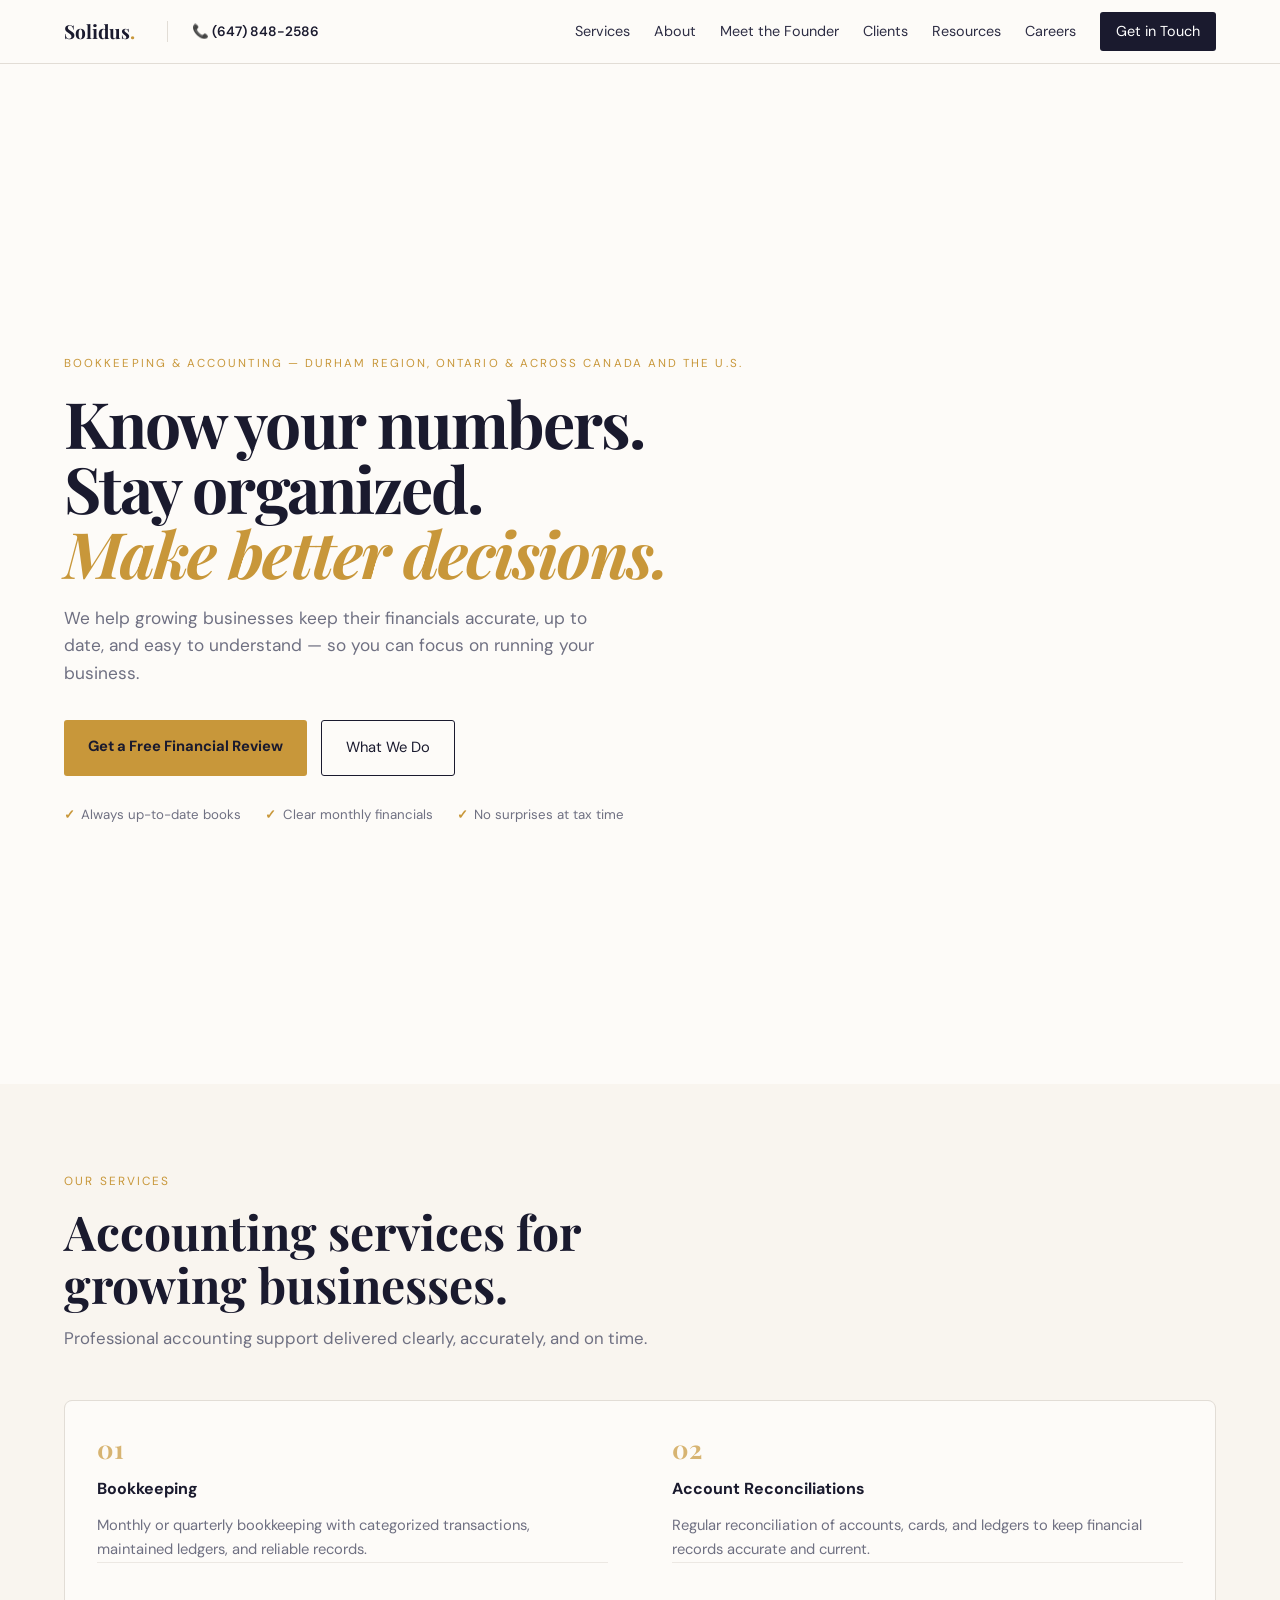
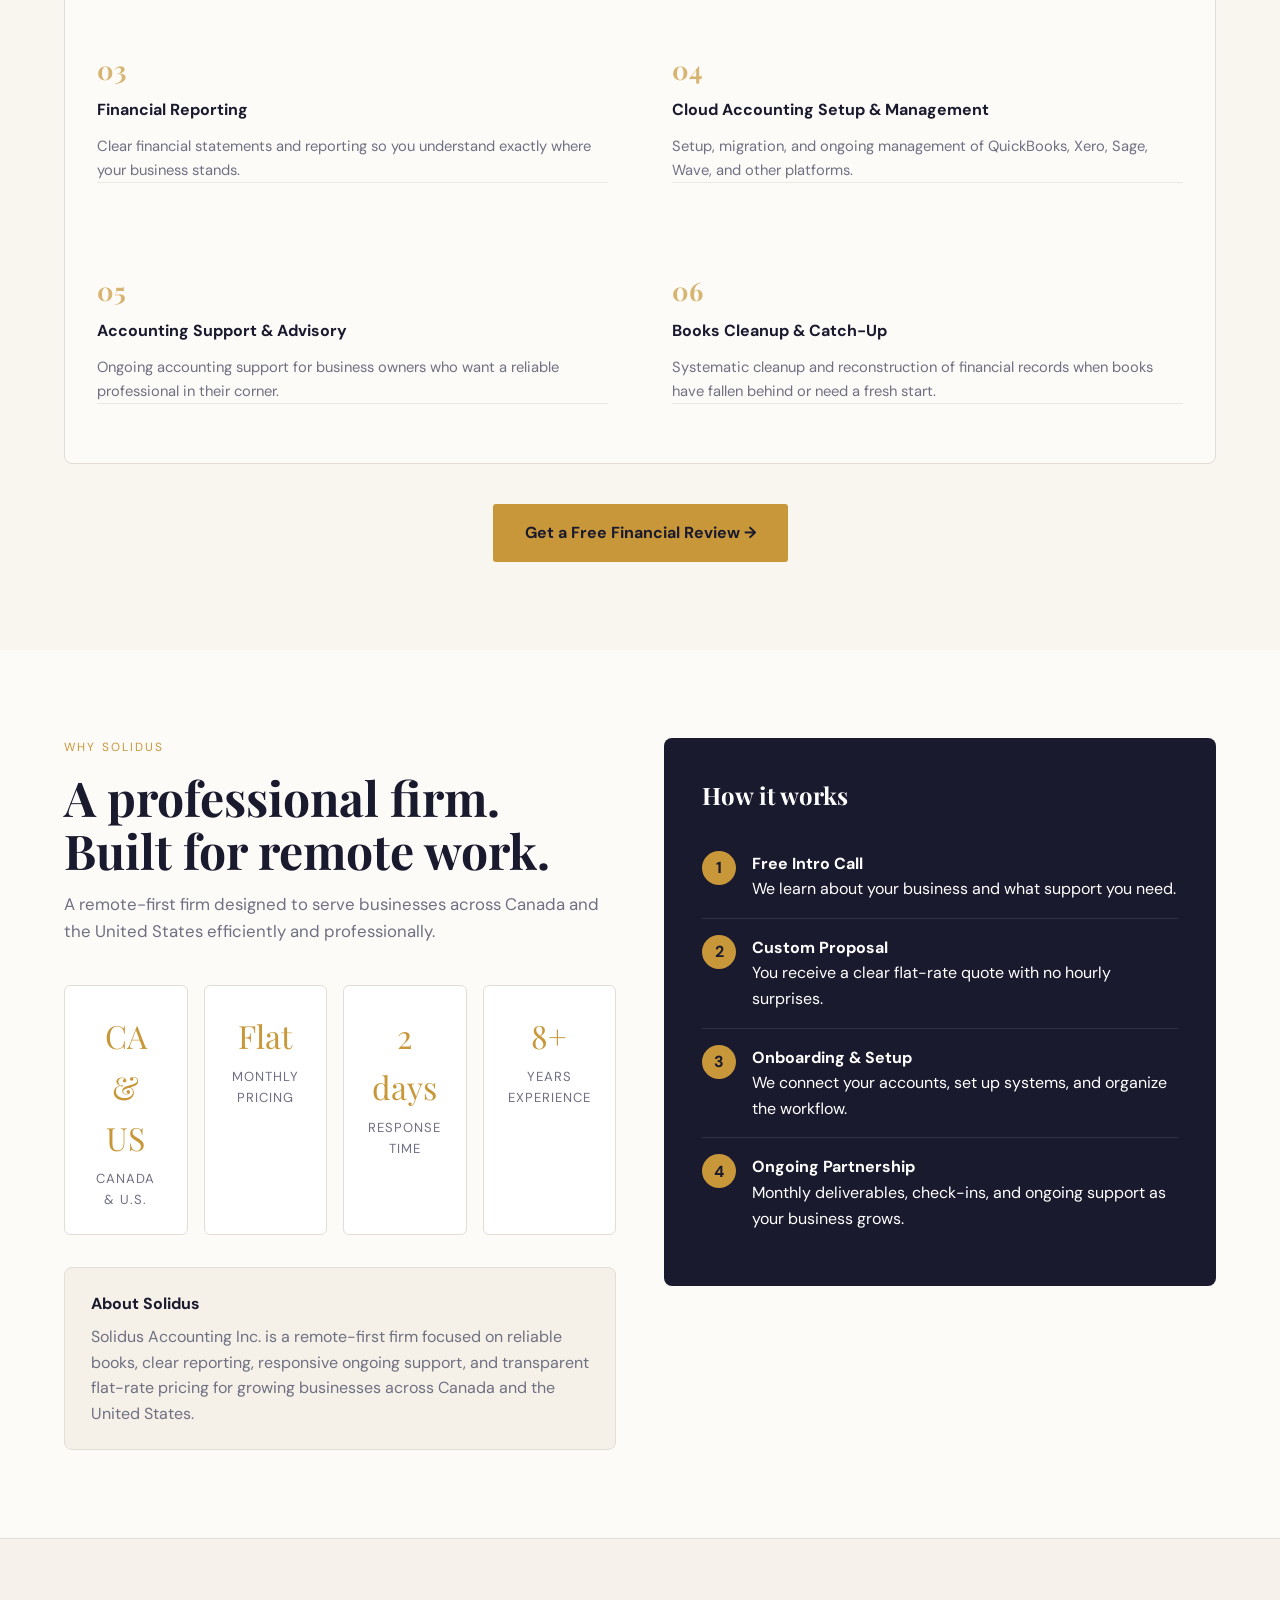
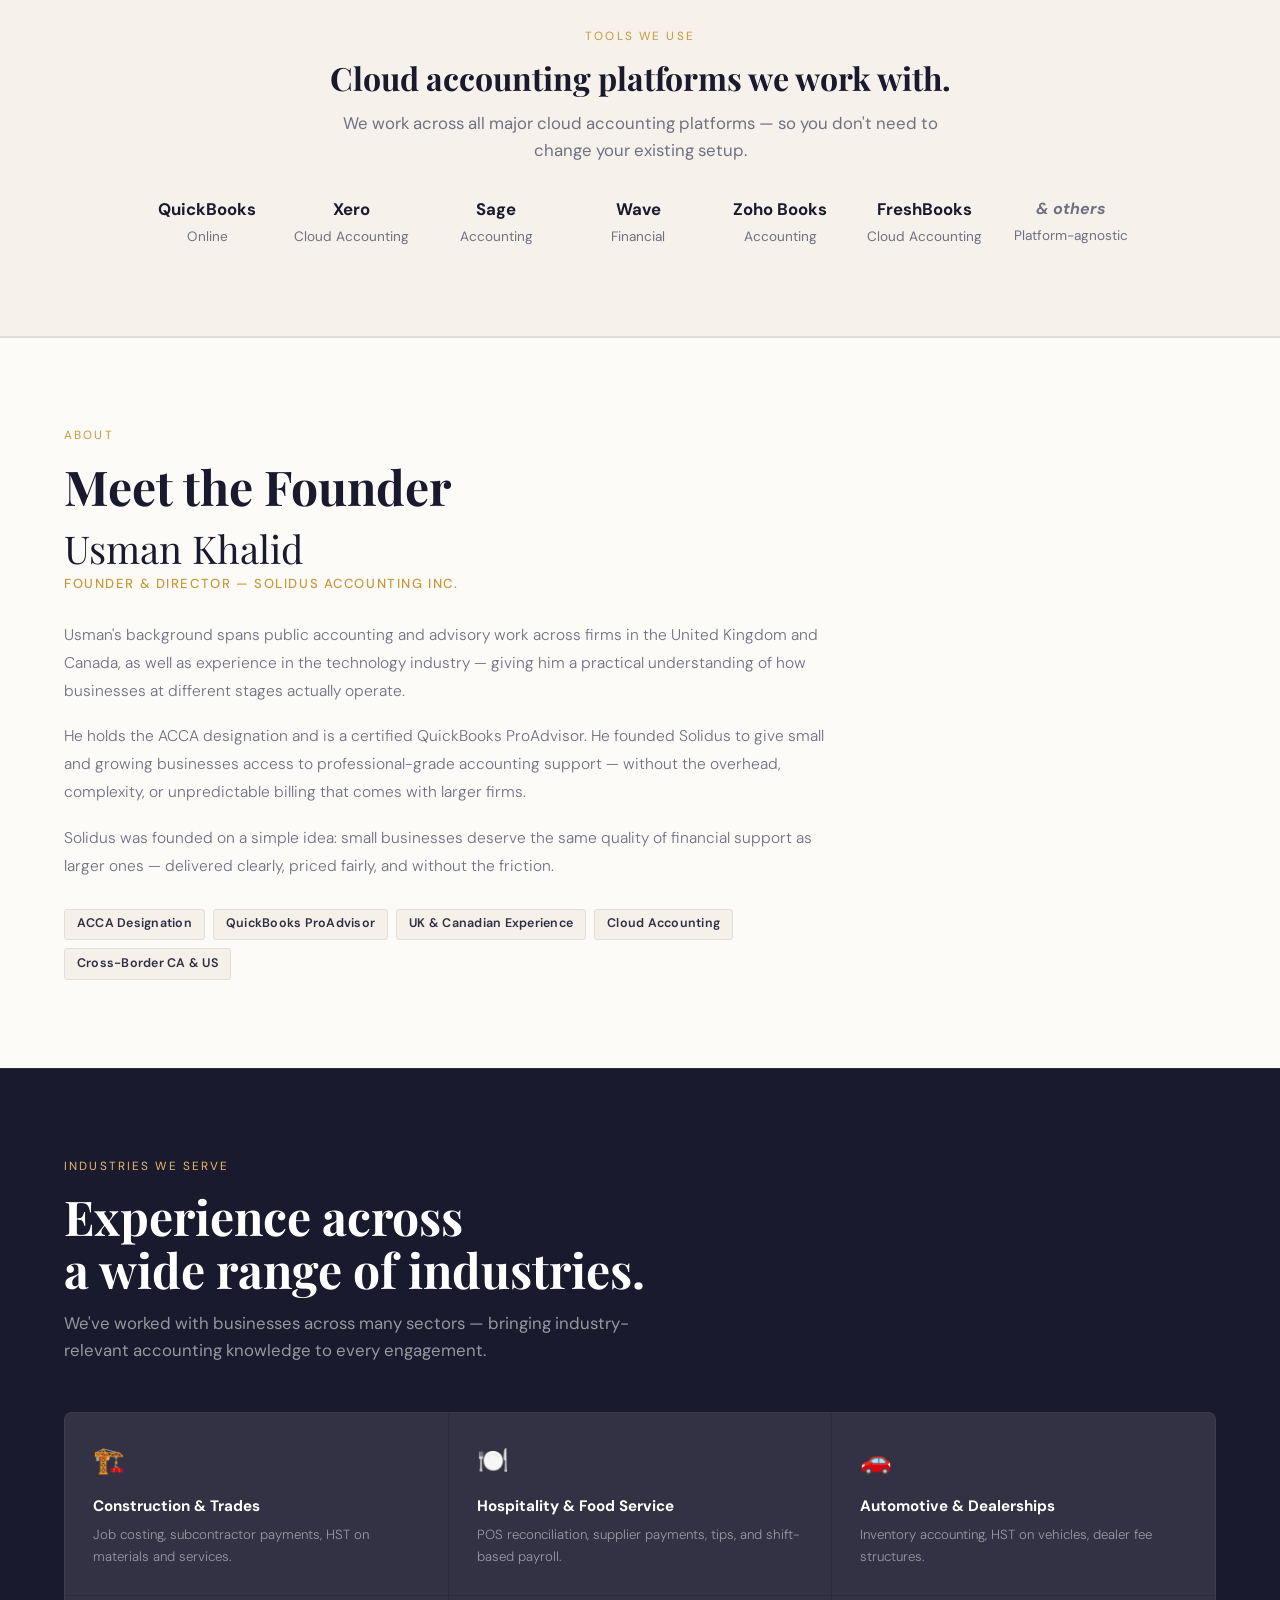
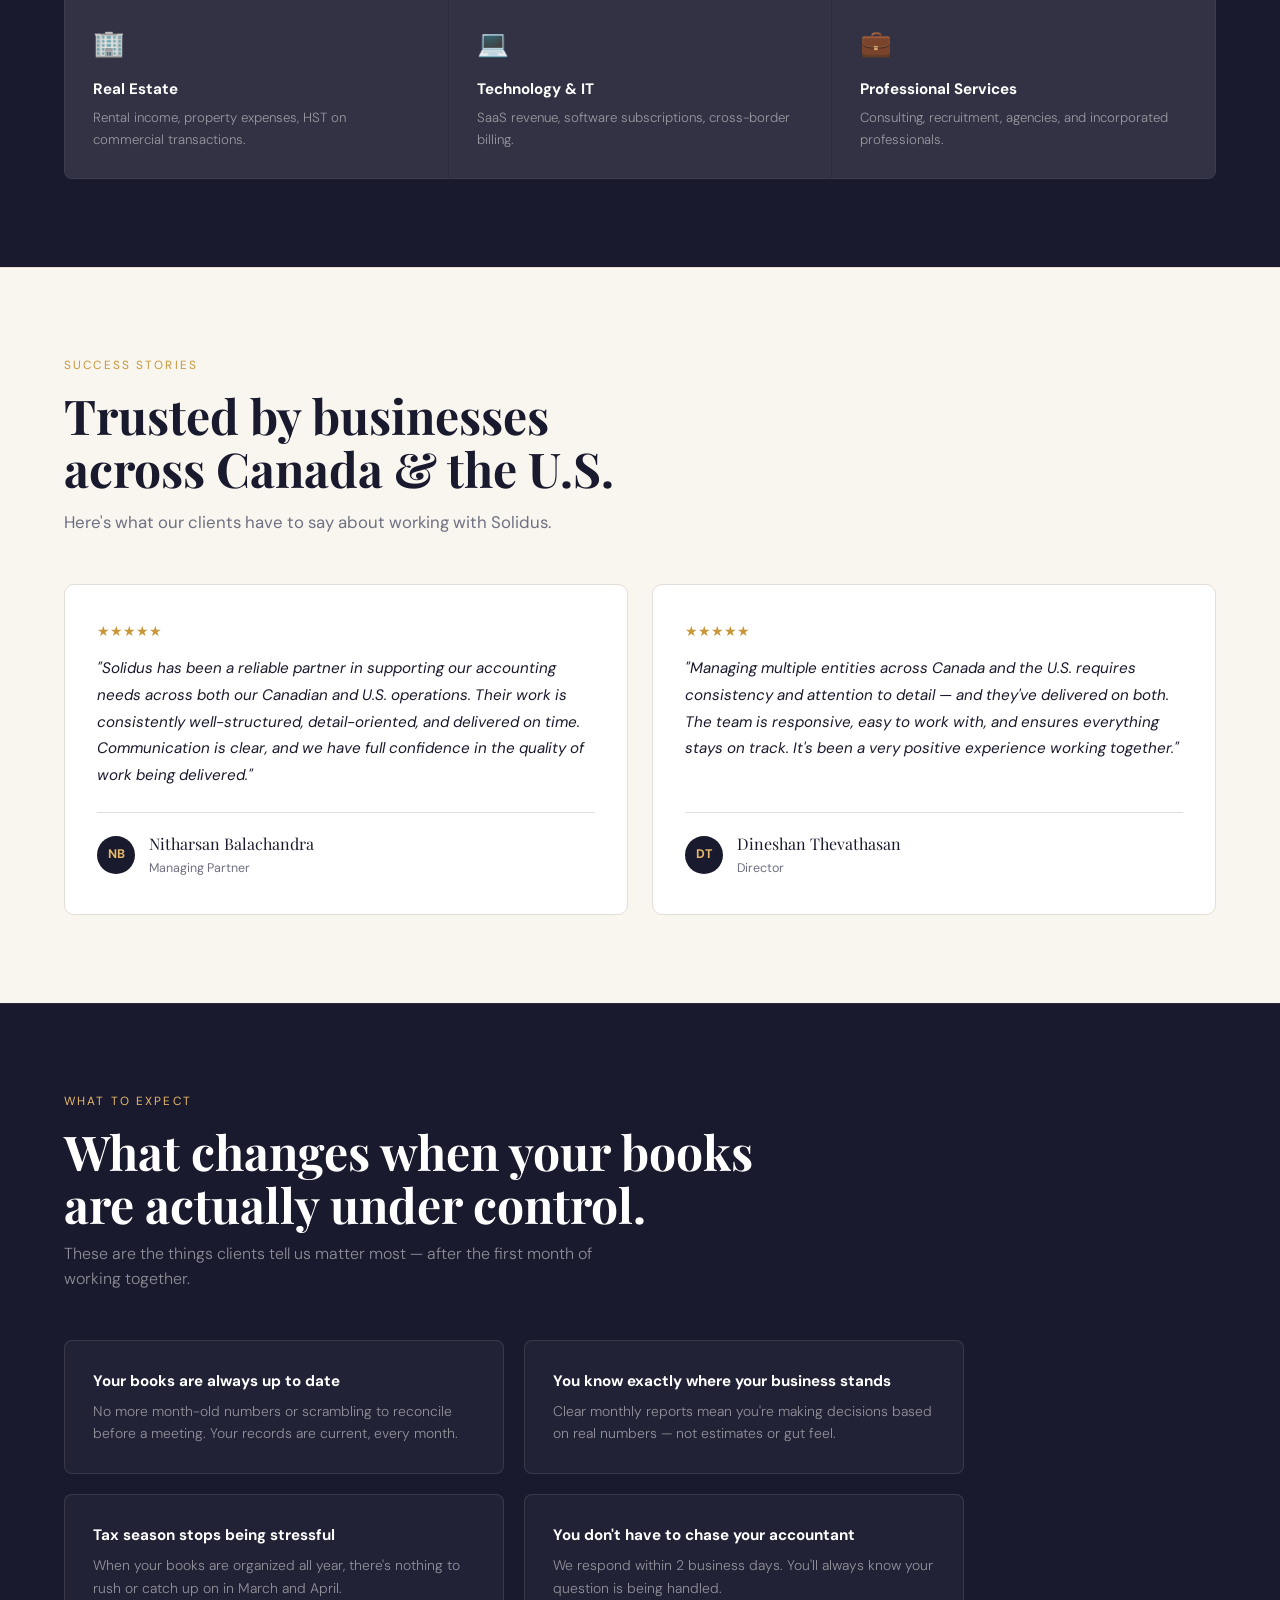
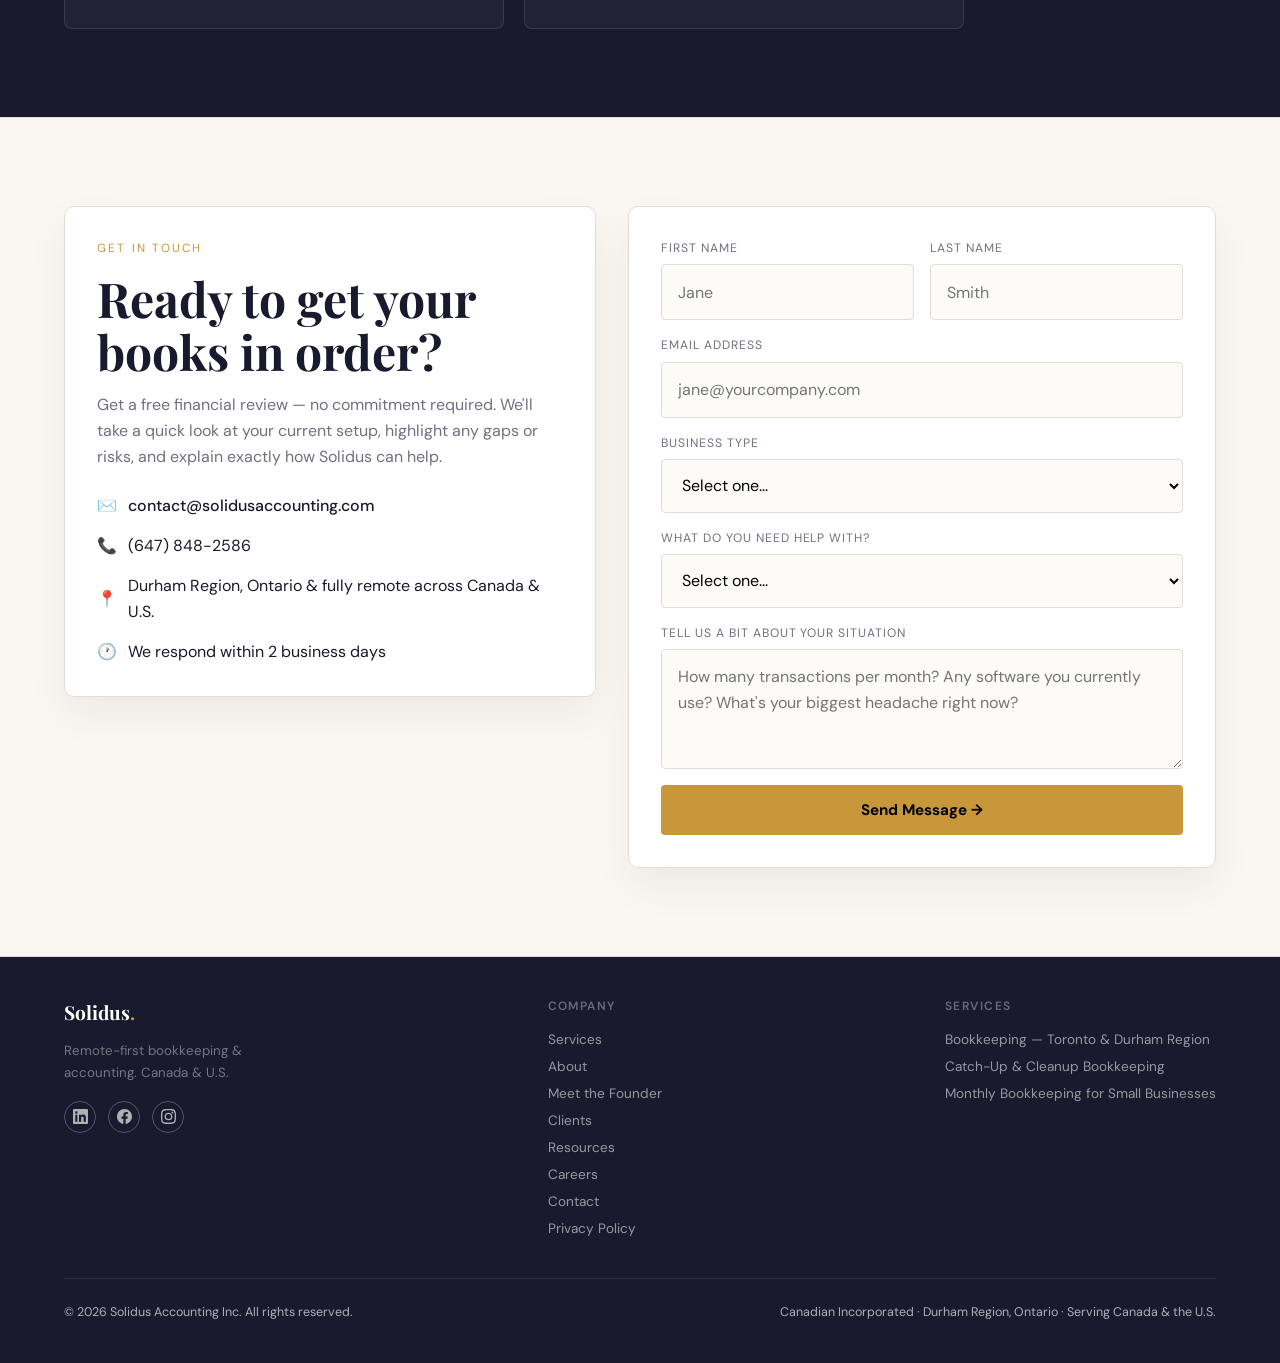
==== commit b9ff112e: "Add files via upload" ====
--- a/index.html
+++ b/index.html
@@ -4,17 +4,13 @@
   <meta charset="UTF-8" />
   <meta name="viewport" content="width=device-width, initial-scale=1.0" />
 
-  <!-- ── TITLE & META ── -->
   <title>Bookkeeping & Accounting Services | Canada & USA | Solidus Accounting</title>
   <meta name="description" content="Professional bookkeeping and accounting for small businesses across Canada and the United States. Get a free financial review today — flat monthly rates, 2-day response time." />
 
-  <!-- ── CANONICAL ── -->
   <link rel="canonical" href="https://www.solidusaccounting.com/" />
 
-  <!-- ── FAVICON ── -->
   <link rel="icon" type="image/svg+xml" href="data:image/svg+xml,<svg xmlns='http://www.w3.org/2000/svg' viewBox='0 0 100 100'><rect width='100' height='100' rx='12' fill='%231a1a2e'/><text y='.9em' font-size='72' x='50%' dominant-baseline='middle' text-anchor='middle' font-family='serif' fill='%23c8973a'>S</text></svg>" />
 
-  <!-- ── OPEN GRAPH ── -->
   <meta property="og:type" content="website" />
   <meta property="og:url" content="https://www.solidusaccounting.com/" />
   <meta property="og:title" content="Bookkeeping & Accounting Services | Canada & USA | Solidus Accounting" />
@@ -24,7 +20,6 @@
   <meta name="twitter:title" content="Bookkeeping & Accounting Services | Canada & USA | Solidus Accounting" />
   <meta name="twitter:description" content="Professional bookkeeping and accounting for small businesses across Canada and the United States. Flat monthly rates, 2-day response time." />
 
-  <!-- ── GOOGLE ANALYTICS 4 ── -->
   <script async src="https://www.googletagmanager.com/gtag/js?id=G-3WN8FC6KFJ"></script>
   <script>
     window.dataLayer = window.dataLayer || [];
@@ -33,7 +28,6 @@
     gtag('config', 'G-3WN8FC6KFJ');
   </script>
 
-  <!-- ── LOCAL BUSINESS SCHEMA ── -->
   <script type="application/ld+json">
   {
     "@context": "https://schema.org",
@@ -93,12 +87,11 @@
     * { box-sizing: border-box; margin: 0; padding: 0; }
     body { font-family: 'DM Sans', sans-serif; background: var(--warm-white); color: var(--ink); line-height: 1.6; }
 
-    /* ── NAV ── */
+    /* NAV */
     nav {
       position: sticky; top: 0; z-index: 100;
       display: flex; justify-content: space-between; align-items: center;
-      padding: 0 5vw;
-      height: 64px;
+      padding: 0 5vw; height: 64px;
       background: rgba(253,251,248,0.97);
       backdrop-filter: blur(10px);
       border-bottom: 1px solid var(--border);
@@ -112,36 +105,23 @@
     .links a { color: var(--slate); text-decoration: none; white-space: nowrap; }
     .links a:last-child { background: var(--ink); color: white; padding: 0.5rem 1rem; border-radius: 3px; }
 
-    /* ── HAMBURGER ── */
-    .hamburger {
-      display: none; flex-direction: column; gap: 5px;
-      background: none; border: none; cursor: pointer; padding: 4px;
-    }
-    .hamburger span {
-      display: block; width: 24px; height: 2px;
-      background: var(--ink); border-radius: 2px;
-      transition: all 0.3s;
-    }
+    /* HAMBURGER */
+    .hamburger { display: none; flex-direction: column; gap: 5px; background: none; border: none; cursor: pointer; padding: 4px; }
+    .hamburger span { display: block; width: 24px; height: 2px; background: var(--ink); border-radius: 2px; transition: all 0.3s; }
     .hamburger.open span:nth-child(1) { transform: rotate(45deg) translate(5px, 5px); }
     .hamburger.open span:nth-child(2) { opacity: 0; }
     .hamburger.open span:nth-child(3) { transform: rotate(-45deg) translate(5px, -5px); }
     .mobile-menu {
       display: none; position: fixed; top: 64px; left: 0; right: 0;
       background: var(--warm-white); border-bottom: 1px solid var(--border);
-      padding: 1.5rem 5vw; z-index: 99;
-      flex-direction: column; gap: 0;
+      padding: 1.5rem 5vw; z-index: 99; flex-direction: column; gap: 0;
       box-shadow: 0 8px 24px rgba(26,26,46,0.08);
     }
     .mobile-menu.open { display: flex; }
-    .mobile-menu a {
-      color: var(--slate); text-decoration: none; font-size: 1rem;
-      padding: 0.85rem 0; border-bottom: 1px solid var(--border);
-    }
-    .mobile-menu a:last-child {
-      border-bottom: none; color: var(--gold); font-weight: 700; margin-top: 0.5rem;
-    }
-
-    /* ── SECTIONS ── */
+    .mobile-menu a { color: var(--slate); text-decoration: none; font-size: 1rem; padding: 0.85rem 0; border-bottom: 1px solid var(--border); }
+    .mobile-menu a:last-child { border-bottom: none; color: var(--gold); font-weight: 700; margin-top: 0.5rem; }
+
+    /* SECTIONS */
     section { padding: 5.5rem 5vw; }
     .eyebrow { font-size: 0.72rem; letter-spacing: 0.18em; text-transform: uppercase; color: var(--gold); margin-bottom: 1rem; }
     h1, h2, h3, .stat-value { font-family: 'Playfair Display', serif; }
@@ -157,13 +137,13 @@
     .section-title { font-size: clamp(2rem, 4vw, 3rem); line-height: 1.1; margin-bottom: 0.9rem; }
     .section-sub { max-width: 620px; color: var(--muted); font-size: 1.05rem; }
 
-    /* ── STATS ── */
-    .stats { display: grid; grid-template-columns: repeat(3, 1fr); gap: 1rem; margin-top: 2.5rem; }
+    /* STATS */
+    .stats { display: grid; grid-template-columns: repeat(4, 1fr); gap: 1rem; margin-top: 2.5rem; }
     .stat { background: white; border: 1px solid var(--border); padding: 1.5rem; text-align: center; border-radius: 6px; }
     .stat-value { font-size: 2rem; color: var(--gold); }
     .stat-label { font-size: 0.82rem; color: var(--muted); text-transform: uppercase; letter-spacing: 0.08em; margin-top: 0.3rem; }
 
-    /* ── SERVICES ── */
+    /* SERVICES */
     .services-wrap { background: var(--cream); }
     .services-grid { margin-top: 3rem; display: grid; grid-template-columns: repeat(2, 1fr); gap: 0; border: 1px solid var(--border); border-radius: 8px; overflow: hidden; background: var(--border); }
     .service-card { background: var(--warm-white); padding: 2.2rem 2rem; display: flex; flex-direction: column; min-height: 200px; }
@@ -174,7 +154,7 @@
     .service-card p { color: var(--muted); font-size: 0.92rem; line-height: 1.65; }
     .service-divider { border: none; border-top: 1px solid var(--border); margin-top: auto; padding-top: 1.5rem; opacity: 0.6; }
 
-    /* ── ABOUT ── */
+    /* ABOUT */
     .about-grid { display: grid; grid-template-columns: 1fr 1fr; gap: 3rem; align-items: start; }
     .about-panel { background: var(--ink); color: white; border-radius: 8px; padding: 2.4rem; }
     .about-panel h3 { font-size: 1.5rem; margin-bottom: 1.25rem; }
@@ -185,14 +165,14 @@
     .mini-about h4 { margin-bottom: 0.5rem; font-size: 1rem; }
     .mini-about p { color: var(--muted); }
 
-    /* ── SOFTWARE ── */
+    /* SOFTWARE */
     .software-strip { background: #f6f2eb; border-top: 1px solid var(--border); border-bottom: 1px solid var(--border); }
     .software-row { margin-top: 2rem; display: flex; justify-content: center; align-items: center; gap: 2rem; flex-wrap: wrap; }
     .software-item { text-align: center; min-width: 110px; }
     .software-item strong { display: block; font-size: 1.05rem; }
     .software-item span { color: var(--muted); font-size: 0.85rem; }
 
-    /* ── FOUNDER ── */
+    /* FOUNDER */
     .founder-wrap { background: var(--warm-white); border-top: 1px solid var(--border); }
     .founder-inner { max-width: 760px; }
     .founder-name { font-family: 'Playfair Display', serif; font-size: clamp(1.8rem, 3vw, 2.4rem); color: var(--ink); margin-bottom: 0.25rem; line-height: 1.1; }
@@ -201,7 +181,7 @@
     .founder-tags { display: flex; flex-wrap: wrap; gap: 0.5rem; margin-top: 1.75rem; }
     .founder-tag { background: var(--panel); border: 1px solid var(--border); border-radius: 3px; padding: 0.3rem 0.75rem; font-size: 0.78rem; font-weight: 600; color: var(--slate); letter-spacing: 0.02em; }
 
-    /* ── INDUSTRIES ── */
+    /* INDUSTRIES */
     .industries-wrap { background: var(--ink); border-top: 1px solid rgba(255,255,255,0.08); }
     .industries-wrap .section-label { color: var(--gold-light); }
     .industries-wrap .section-title { color: white; }
@@ -213,7 +193,7 @@
     .industry-card h3 { font-family: 'DM Sans', sans-serif; font-size: 0.95rem; font-weight: 700; color: white; margin-bottom: 0.4rem; }
     .industry-card p { font-size: 0.83rem; color: rgba(255,255,255,0.5); line-height: 1.6; font-weight: 300; }
 
-    /* ── TESTIMONIALS ── */
+    /* TESTIMONIALS */
     .testimonials-wrap { background: var(--cream); border-top: 1px solid var(--border); }
     .testimonials-grid { margin-top: 3rem; display: grid; grid-template-columns: 1fr 1fr; gap: 1.5rem; }
     .testimonial-card { background: white; border: 1px solid var(--border); border-radius: 10px; padding: 2.2rem 2rem; display: flex; flex-direction: column; justify-content: space-between; gap: 1.5rem; }
@@ -224,13 +204,13 @@
     .testimonial-name { font-family: 'Playfair Display', serif; font-size: 1rem; color: var(--ink); margin-bottom: 0.15rem; }
     .testimonial-role { font-size: 0.78rem; color: var(--muted); }
 
-    /* ── WHAT TO EXPECT ── */
-    .expect-grid { display: grid; grid-template-columns: repeat(2, 1fr); gap: 1.25rem; }
+    /* WHAT TO EXPECT */
+    .expect-grid { display: grid; grid-template-columns: repeat(2, 1fr); gap: 1.25rem; margin-top: 3rem; }
     .expect-item { border: 1px solid rgba(255,255,255,0.1); border-radius: 8px; padding: 1.75rem; background: rgba(255,255,255,0.04); }
     .expect-item h3 { font-family: 'DM Sans', sans-serif; font-size: 0.95rem; font-weight: 700; color: white; margin-bottom: 0.4rem; }
     .expect-item p { font-size: 0.87rem; color: rgba(255,255,255,0.5); line-height: 1.65; font-weight: 300; margin: 0; }
 
-    /* ── CONTACT ── */
+    /* CONTACT */
     .contact-grid { display: grid; grid-template-columns: 0.95fr 1.05fr; gap: 2rem; align-items: start; }
     .contact-card, .form-card { border: 1px solid var(--border); border-radius: 10px; background: white; box-shadow: 0 18px 40px rgba(26,26,46,0.06); }
     .contact-card { padding: 2rem; }
@@ -246,28 +226,27 @@
     .submit-btn { background: var(--gold); border: 0; padding: 0.95rem 1.4rem; border-radius: 4px; cursor: pointer; font-weight: 700; font-family: 'DM Sans', sans-serif; font-size: 0.95rem; width: 100%; }
     .submit-btn:hover { background: var(--gold-light); }
 
-    /* ── FOOTER ── */
-    footer { background: var(--ink); color: rgba(255,255,255,0.65); padding: 2.5rem 5vw; display: flex; justify-content: space-between; gap: 1rem; flex-wrap: wrap; align-items: flex-start; }
+    /* FOOTER */
+    footer { background: var(--ink); color: rgba(255,255,255,0.65); padding: 2.5rem 5vw; display: flex; justify-content: space-between; gap: 2rem; flex-wrap: wrap; align-items: flex-start; }
     .footer-col h4 { font-family: 'DM Sans', sans-serif; font-size: 0.75rem; text-transform: uppercase; letter-spacing: 0.12em; color: rgba(255,255,255,0.35); margin-bottom: 0.85rem; font-weight: 600; }
     .footer-links { display: flex; flex-direction: column; gap: 0.5rem; }
     .footer-links a { color: rgba(255,255,255,0.55); text-decoration: none; font-size: 0.85rem; line-height: 1.4; }
     .footer-links a:hover { color: var(--gold-light); }
-    .footer-social { display: flex; gap: 0.75rem; align-items: center; margin-top: 0.25rem; }
+    .footer-social { display: flex; gap: 0.75rem; align-items: center; margin-top: 1rem; }
     .footer-social a { display: flex; align-items: center; justify-content: center; width: 32px; height: 32px; border-radius: 50%; border: 1px solid rgba(255,255,255,0.25); color: rgba(255,255,255,0.65); text-decoration: none; transition: border-color 0.2s, color 0.2s; }
     .footer-social a:hover { border-color: var(--gold); color: var(--gold); }
     .footer-social svg { width: 15px; height: 15px; fill: currentColor; }
-    .footer-bottom { width: 100%; display: flex; justify-content: space-between; align-items: center; padding-top: 1.5rem; border-top: 1px solid rgba(255,255,255,0.08); margin-top: 1rem; flex-wrap: wrap; gap: 0.5rem; }
+    .footer-bottom { width: 100%; display: flex; justify-content: space-between; align-items: center; padding-top: 1.5rem; border-top: 1px solid rgba(255,255,255,0.08); margin-top: 0.5rem; flex-wrap: wrap; gap: 0.5rem; }
     .footer-bottom span { font-size: 0.78rem; }
 
-    /* ── SEO hidden text ── */
+    /* SEO hidden text */
     .seo-locations { position: absolute; width: 1px; height: 1px; overflow: hidden; clip: rect(0,0,0,0); white-space: nowrap; }
 
-    /* ── RESPONSIVE ── */
+    /* RESPONSIVE */
     @media (max-width: 980px) {
       .about-grid, .contact-grid { grid-template-columns: 1fr; }
-      .stats { grid-template-columns: repeat(3, 1fr); }
+      .stats { grid-template-columns: repeat(2, 1fr); }
       .industries-grid { grid-template-columns: repeat(2, 1fr); }
-      footer { gap: 2rem; }
     }
     @media (max-width: 640px) {
       .links { display: none; }
@@ -413,6 +392,10 @@
           <div class="stat">
             <div class="stat-value">Flat</div>
             <div class="stat-label">Monthly Pricing</div>
+          </div>
+          <div class="stat">
+            <div class="stat-value">2 days</div>
+            <div class="stat-label">Response Time</div>
           </div>
           <div class="stat">
             <div class="stat-value">8+</div>
@@ -561,7 +544,7 @@
     <div style="max-width:900px;">
       <div class="section-label" style="color:var(--gold-light);">What to Expect</div>
       <h2 class="section-title" style="color:white; margin-bottom:0.6rem;">What changes when your books<br>are actually under control.</h2>
-      <p style="color:rgba(255,255,255,0.5); font-size:1rem; max-width:560px; margin-bottom:3rem; font-weight:300;">These are the things clients tell us matter most — after the first month of working together.</p>
+      <p style="color:rgba(255,255,255,0.5); font-size:1rem; max-width:560px; margin-bottom:0; font-weight:300;">These are the things clients tell us matter most — after the first month of working together.</p>
       <div class="expect-grid">
         <div class="expect-item">
           <h3>Your books are always up to date</h3>
@@ -642,7 +625,7 @@
     <div class="footer-col">
       <div class="logo" style="color:white; margin-bottom:0.75rem;">Solidus<span style="color:var(--gold);">.</span></div>
       <div style="font-size:0.83rem; color:rgba(255,255,255,0.4); line-height:1.7; max-width:200px;">Remote-first bookkeeping & accounting. Canada & U.S.</div>
-      <div class="footer-social" style="margin-top:1rem;">
+      <div class="footer-social">
         <a href="https://www.linkedin.com/company/solidusaccounting" target="_blank" rel="noopener" aria-label="LinkedIn">
           <svg viewBox="0 0 24 24"><path d="M20.447 20.452H17.01v-5.569c0-1.328-.024-3.037-1.852-3.037-1.853 0-2.136 1.445-2.136 2.939v5.667H9.585V9h3.3v1.561h.046c.477-.9 1.637-1.85 3.37-1.85 3.601 0 4.267 2.37 4.267 5.455v6.286zM5.337 7.433a1.938 1.938 0 0 1-1.937-1.94 1.938 1.938 0 1 1 1.937 1.94zm1.65 13.019H3.683V9h3.304v11.452zM22.225 0H1.771C.792 0 0 .774 0 1.729v20.542C0 23.227.792 24 1.771 24h20.451C23.2 24 24 23.227 24 22.271V1.729C24 .774 23.2 0 22.222 0h.003z"/></svg>
         </a>
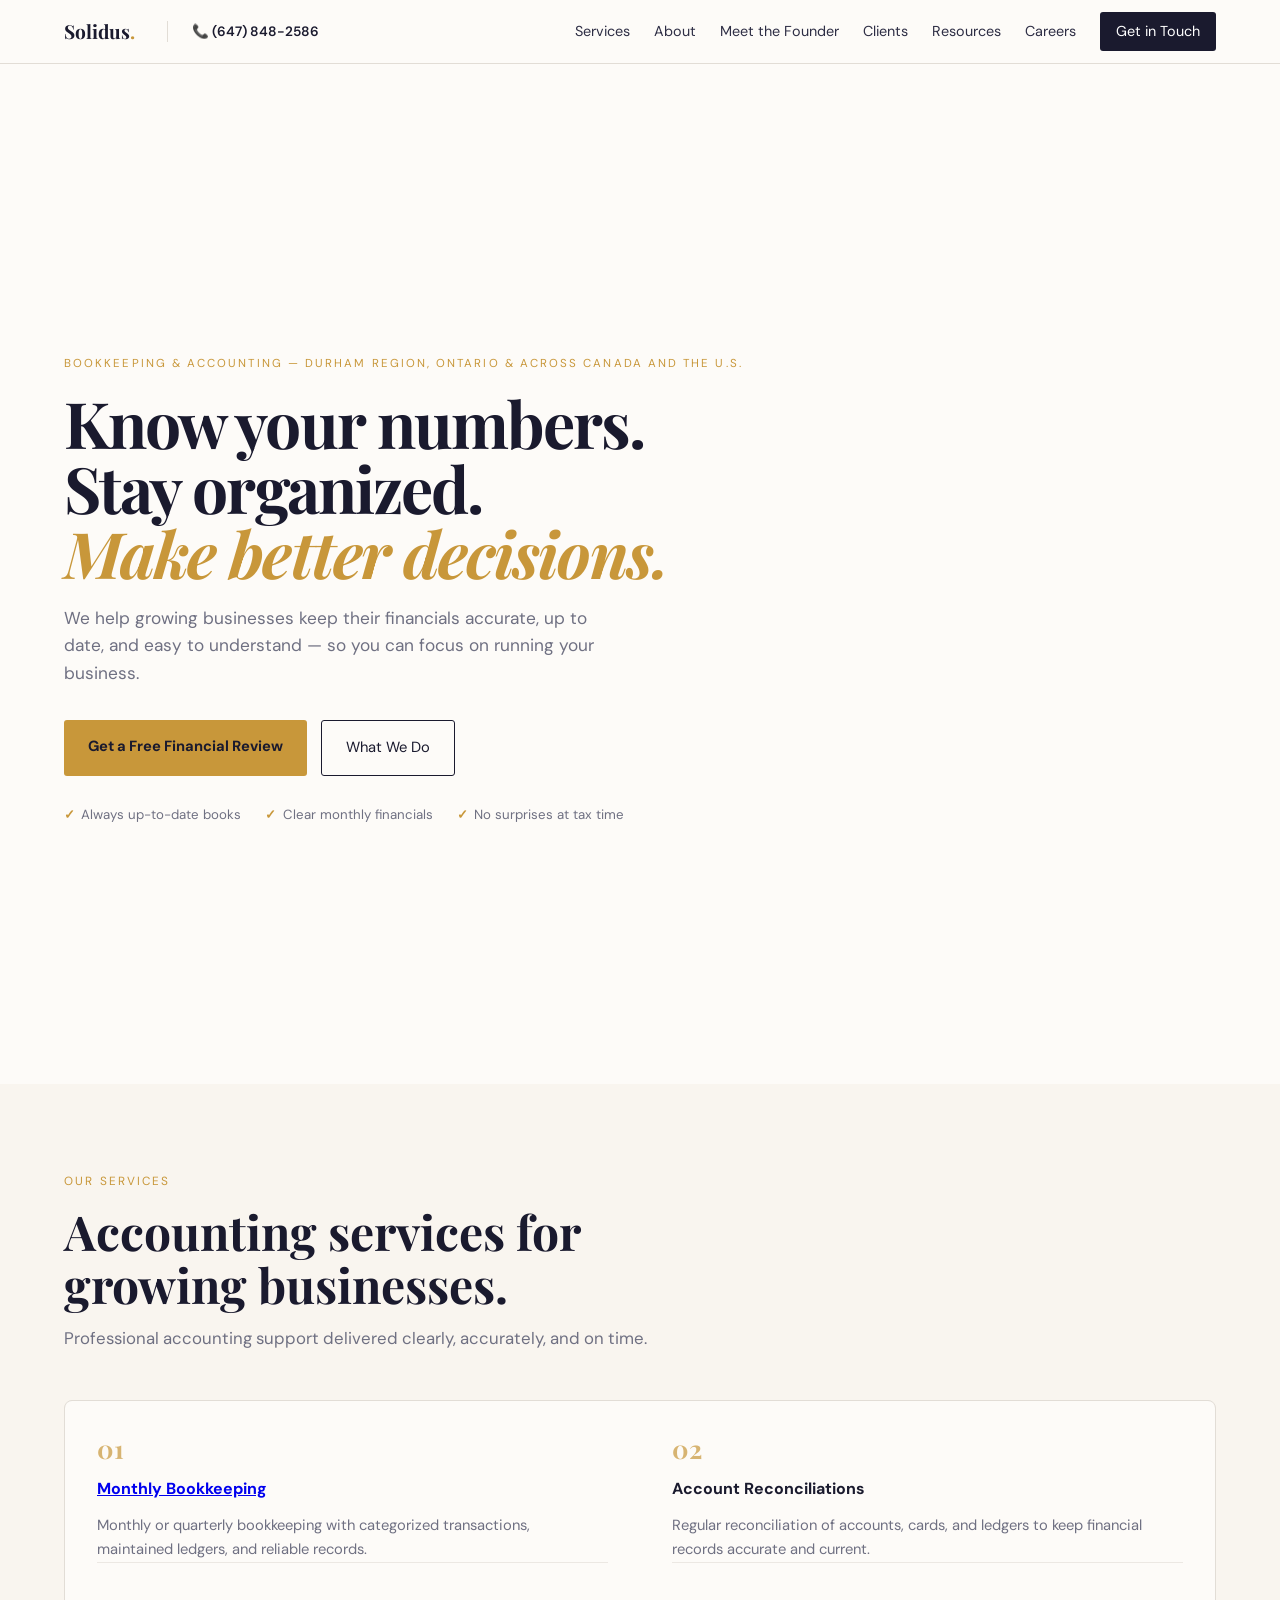
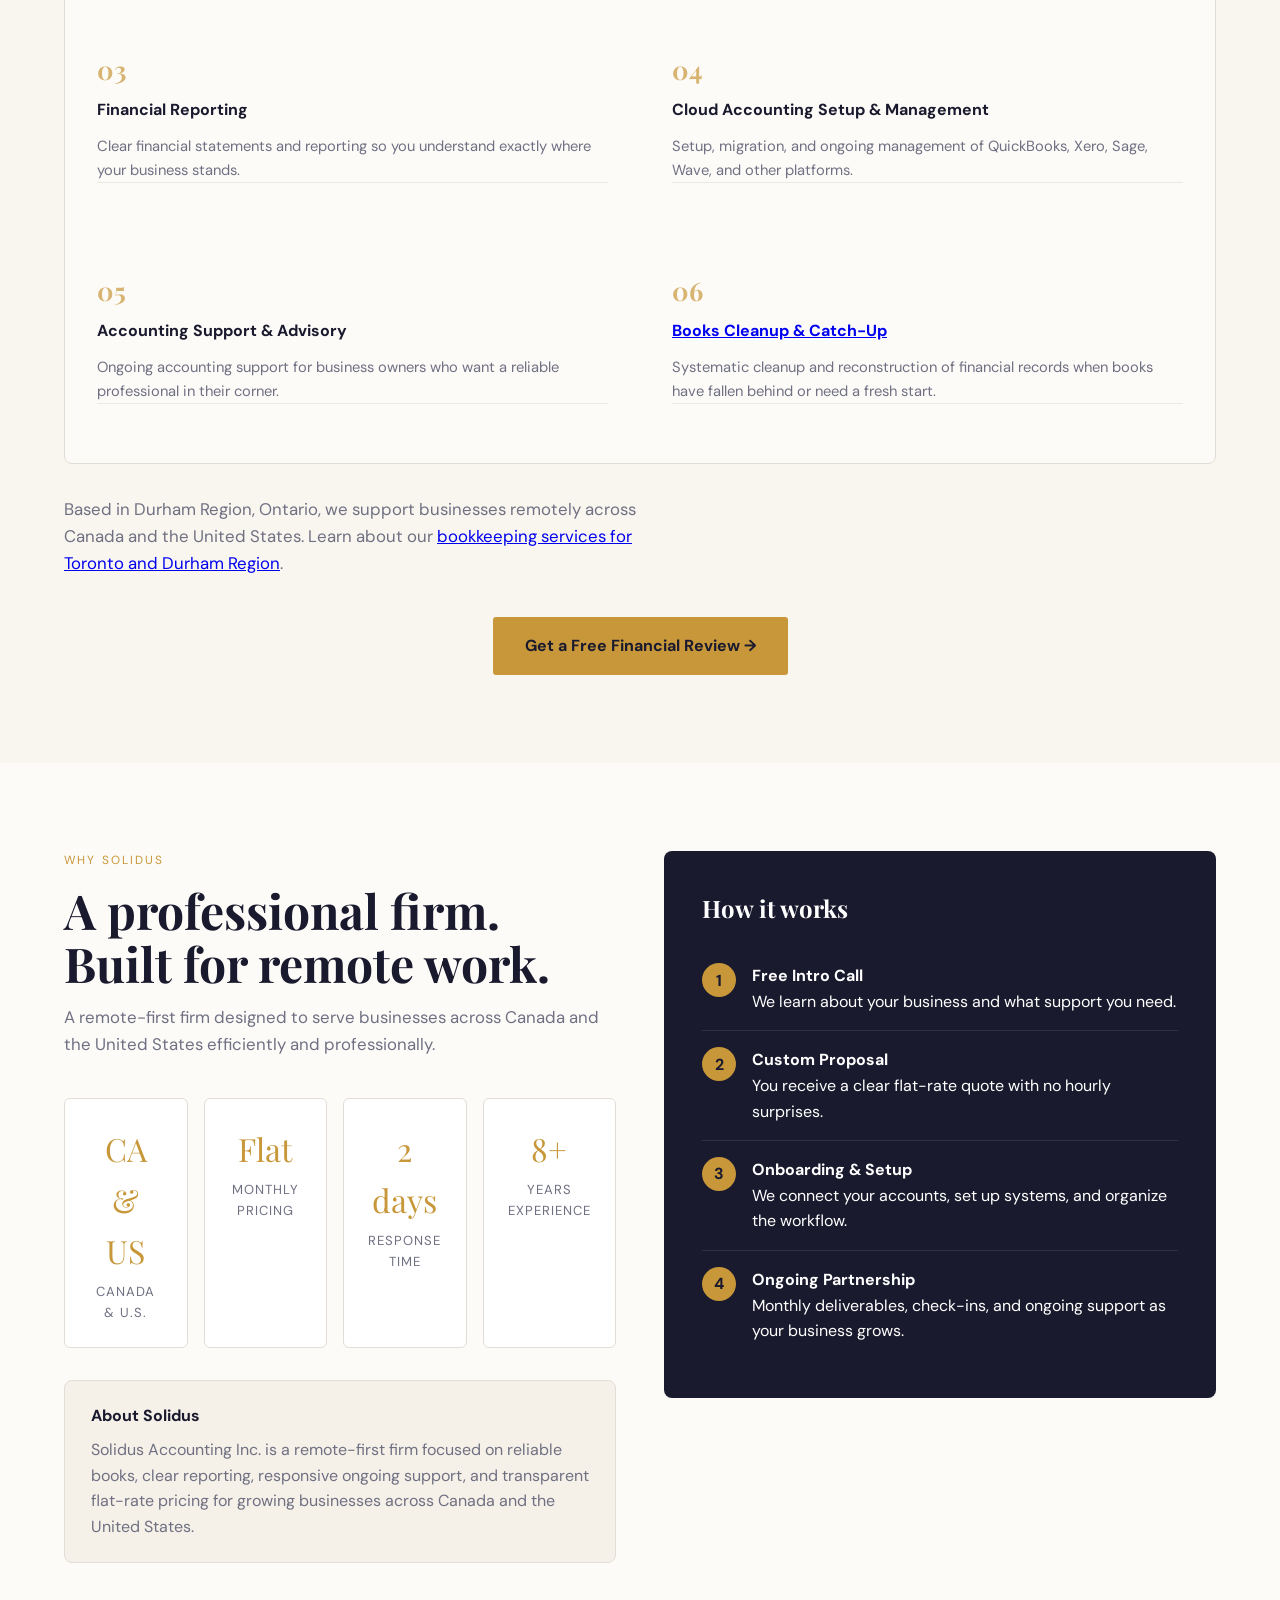
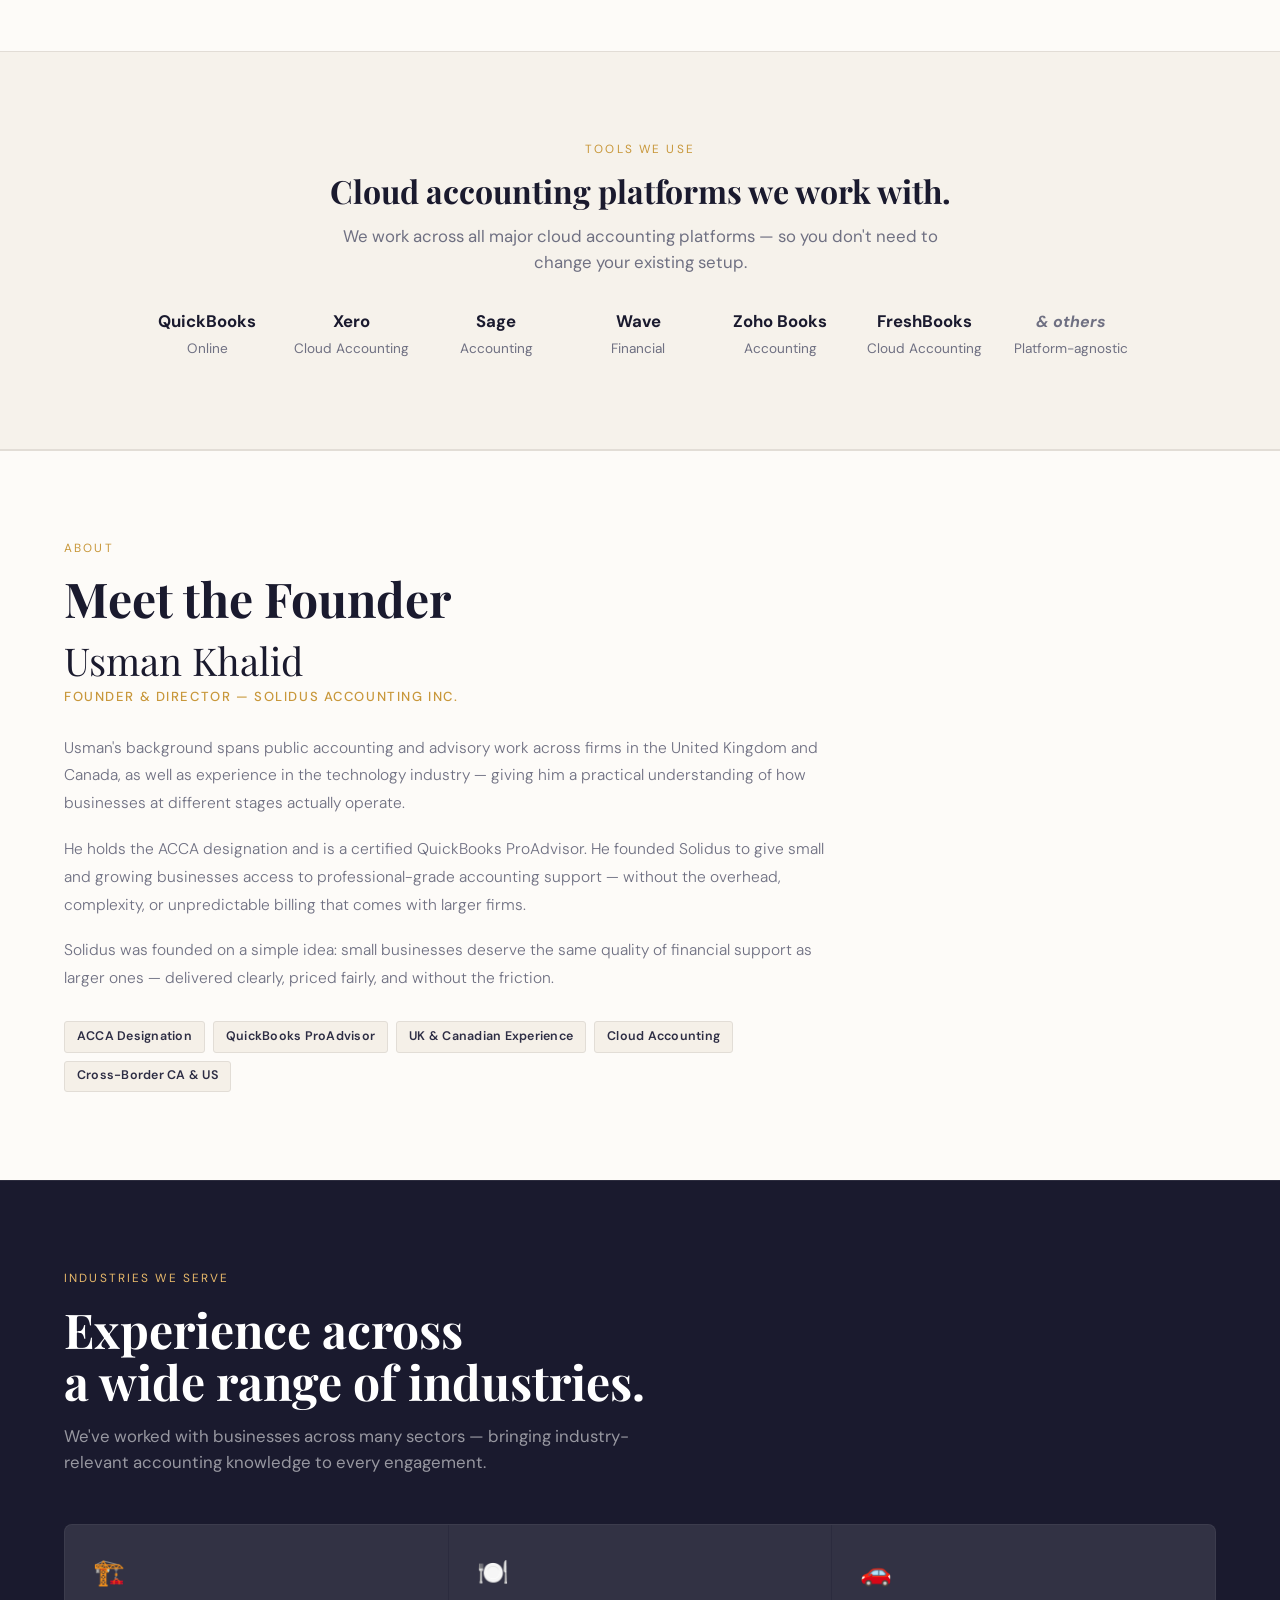
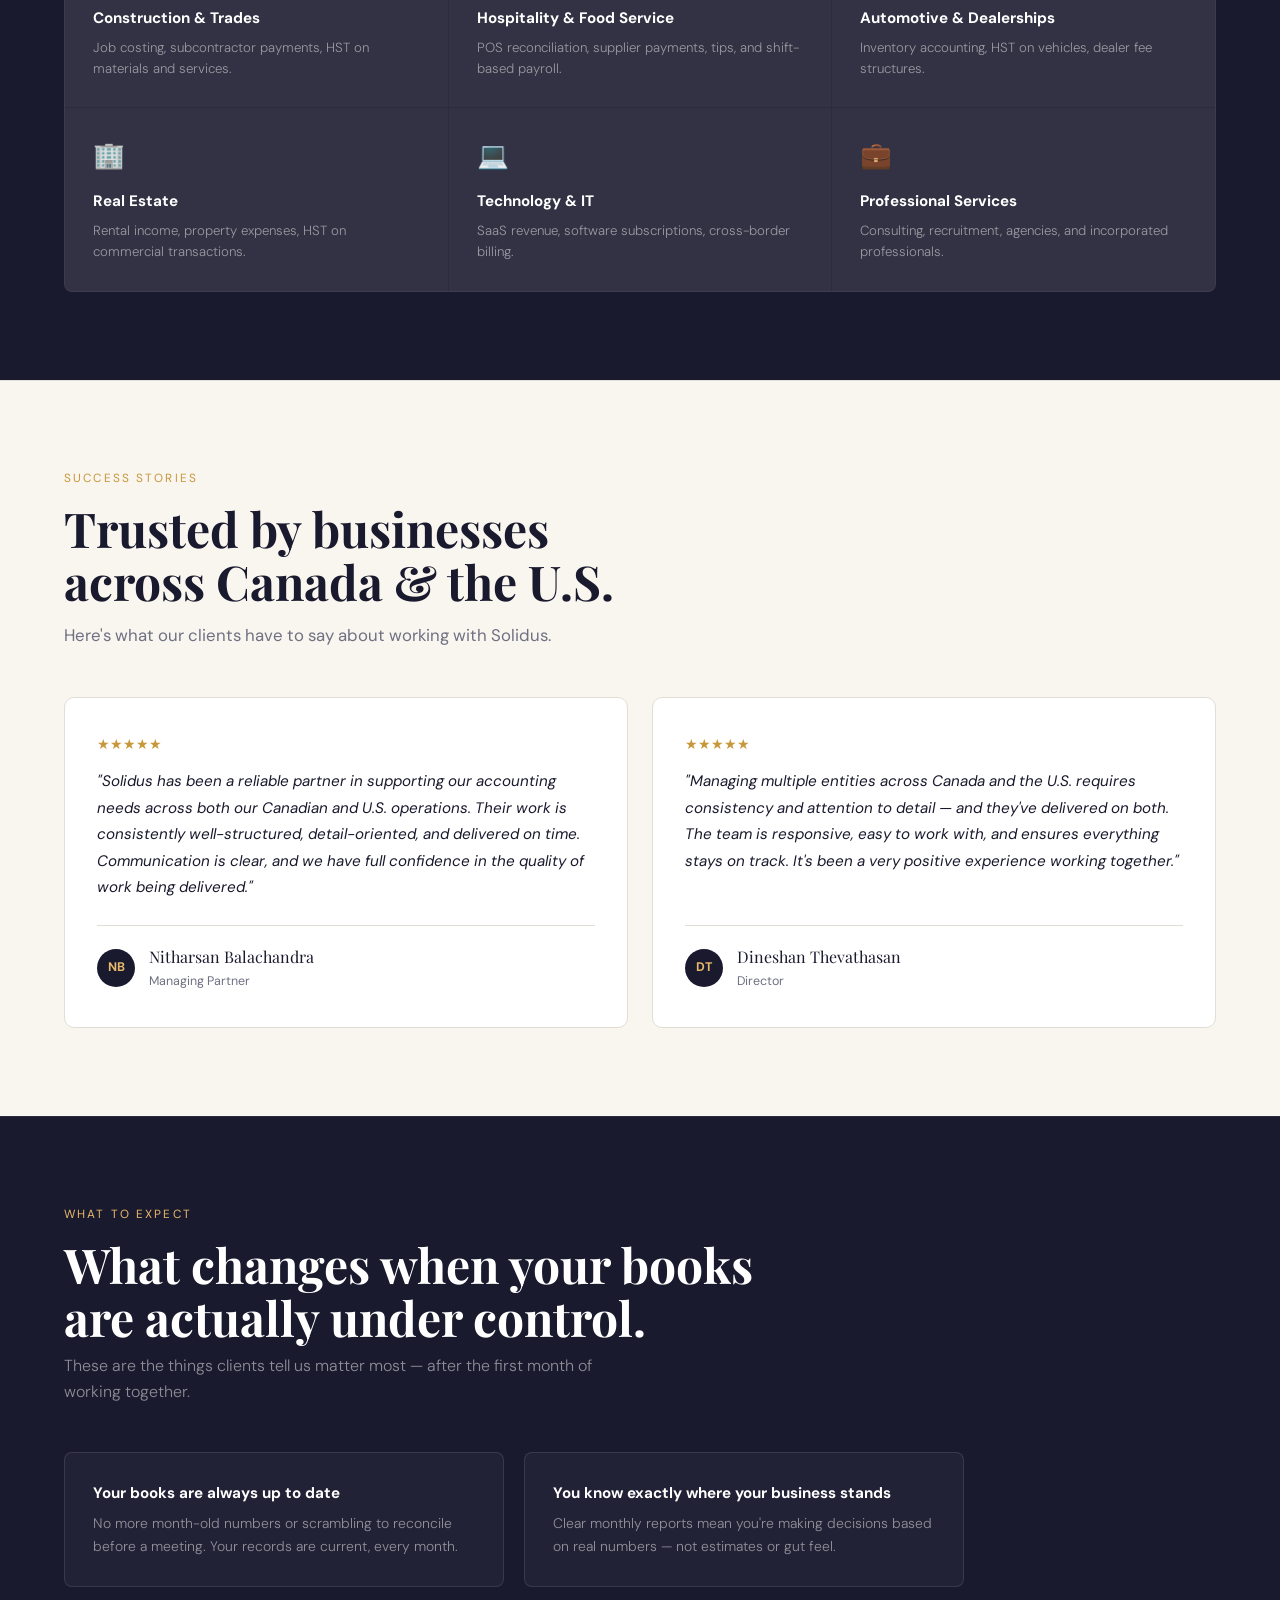
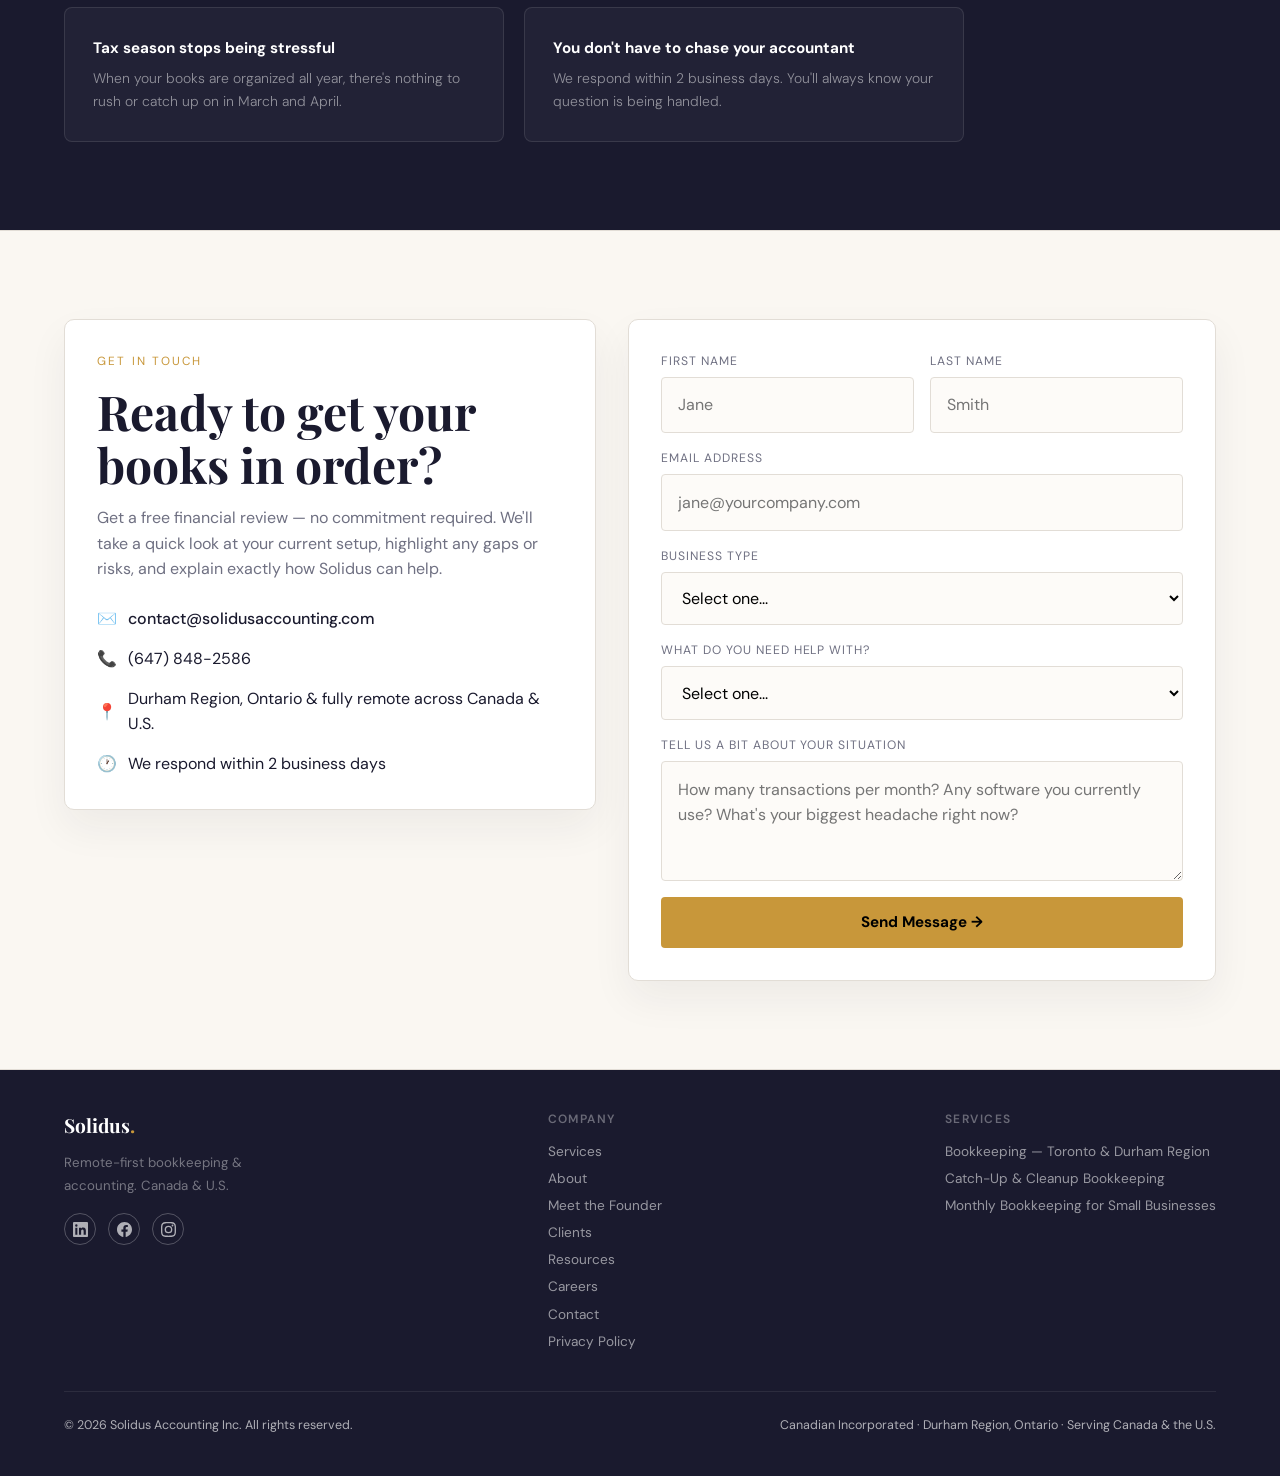
==== commit 7af42f5a: "Improve service discovery and visible local context" ====
--- a/index.html
+++ b/index.html
@@ -1,709 +1,705 @@
-<!DOCTYPE html>
-<html lang="en">
-<head>
-  <meta charset="UTF-8" />
-  <meta name="viewport" content="width=device-width, initial-scale=1.0" />
-
-  <title>Bookkeeping & Accounting Services | Canada & USA | Solidus Accounting</title>
-  <meta name="description" content="Professional bookkeeping and accounting for small businesses across Canada and the United States. Get a free financial review today — flat monthly rates, 2-day response time." />
-
-  <link rel="canonical" href="https://www.solidusaccounting.com/" />
-
-  <link rel="icon" type="image/svg+xml" href="data:image/svg+xml,<svg xmlns='http://www.w3.org/2000/svg' viewBox='0 0 100 100'><rect width='100' height='100' rx='12' fill='%231a1a2e'/><text y='.9em' font-size='72' x='50%' dominant-baseline='middle' text-anchor='middle' font-family='serif' fill='%23c8973a'>S</text></svg>" />
-
-  <meta property="og:type" content="website" />
-  <meta property="og:url" content="https://www.solidusaccounting.com/" />
-  <meta property="og:title" content="Bookkeeping & Accounting Services | Canada & USA | Solidus Accounting" />
-  <meta property="og:description" content="Professional bookkeeping and accounting for small businesses across Canada and the United States. Flat monthly rates, 2-day response time." />
-  <meta property="og:site_name" content="Solidus Accounting Inc." />
-  <meta name="twitter:card" content="summary_large_image" />
-  <meta name="twitter:title" content="Bookkeeping & Accounting Services | Canada & USA | Solidus Accounting" />
-  <meta name="twitter:description" content="Professional bookkeeping and accounting for small businesses across Canada and the United States. Flat monthly rates, 2-day response time." />
-
-  <script async src="https://www.googletagmanager.com/gtag/js?id=G-3WN8FC6KFJ"></script>
-  <script>
-    window.dataLayer = window.dataLayer || [];
-    function gtag(){dataLayer.push(arguments);}
-    gtag('js', new Date());
-    gtag('config', 'G-3WN8FC6KFJ');
-  </script>
-
-  <script type="application/ld+json">
-  {
-    "@context": "https://schema.org",
-    "@type": "AccountingService",
-    "name": "Solidus Accounting Inc.",
-    "url": "https://www.solidusaccounting.com",
-    "telephone": "+16478482586",
-    "email": "contact@solidusaccounting.com",
-    "description": "Remote-first bookkeeping and accounting firm serving small businesses across Canada and the United States. Flat-rate monthly pricing, ACCA-qualified founder.",
-    "founder": {
-      "@type": "Person",
-      "name": "Usman Khalid",
-      "jobTitle": "Founder & Director"
-    },
-    "address": {
-      "@type": "PostalAddress",
-      "addressLocality": "Whitby",
-      "addressRegion": "Ontario",
-      "addressCountry": "CA"
-    },
-    "areaServed": [
-      "Whitby", "Oshawa", "Ajax", "Pickering", "Clarington", "Bowmanville",
-      "Courtice", "Port Perry", "Uxbridge", "Scugog", "Brock", "Cannington",
-      "Sunderland", "Durham Region", "Toronto", "Ontario", "Canada",
-      "United States"
-    ],
-    "serviceType": [
-      "Bookkeeping", "Account Reconciliations", "Financial Reporting",
-      "Cloud Accounting Setup", "Accounting Advisory", "Books Cleanup"
-    ],
-    "priceRange": "$$",
-    "openingHours": "Mo-Fr 09:00-17:00",
-    "sameAs": [
-      "https://www.linkedin.com/company/solidusaccounting",
-      "https://www.facebook.com/solidusaccounting",
-      "https://www.instagram.com/solidusaccounting"
-    ]
-  }
-  </script>
-
-  <link rel="preconnect" href="https://fonts.googleapis.com" />
-  <link rel="preconnect" href="https://fonts.gstatic.com" crossorigin />
-  <link href="https://fonts.googleapis.com/css2?family=Playfair+Display:wght@700;900&family=DM+Sans:wght@300;400;500;700&display=swap" rel="stylesheet" />
-
-  <style>
-    :root {
-      --ink: #1a1a2e;
-      --slate: #2d2d44;
-      --gold: #c8973a;
-      --gold-light: #e8b96a;
-      --cream: #f9f5ef;
-      --warm-white: #fdfbf8;
-      --muted: #6f7082;
-      --border: #e2ddd6;
-      --panel: #f5f0e8;
-    }
-    * { box-sizing: border-box; margin: 0; padding: 0; }
-    body { font-family: 'DM Sans', sans-serif; background: var(--warm-white); color: var(--ink); line-height: 1.6; }
-
-    /* NAV */
-    nav {
-      position: sticky; top: 0; z-index: 100;
-      display: flex; justify-content: space-between; align-items: center;
-      padding: 0 5vw; height: 64px;
-      background: rgba(253,251,248,0.97);
-      backdrop-filter: blur(10px);
-      border-bottom: 1px solid var(--border);
-    }
-    .nav-left { display: flex; align-items: center; gap: 2rem; }
-    .logo { font-family: 'Playfair Display', serif; font-size: 1.2rem; font-weight: 700; text-decoration: none; color: var(--ink); }
-    .logo span { color: var(--gold); }
-    .nav-phone { font-size: 0.85rem; font-weight: 600; color: var(--ink); text-decoration: none; border-left: 1px solid var(--border); padding-left: 1.5rem; }
-    .nav-phone:hover { color: var(--gold); }
-    .links { display: flex; gap: 1.5rem; font-size: 0.9rem; align-items: center; }
-    .links a { color: var(--slate); text-decoration: none; white-space: nowrap; }
-    .links a:last-child { background: var(--ink); color: white; padding: 0.5rem 1rem; border-radius: 3px; }
-
-    /* HAMBURGER */
-    .hamburger { display: none; flex-direction: column; gap: 5px; background: none; border: none; cursor: pointer; padding: 4px; }
-    .hamburger span { display: block; width: 24px; height: 2px; background: var(--ink); border-radius: 2px; transition: all 0.3s; }
-    .hamburger.open span:nth-child(1) { transform: rotate(45deg) translate(5px, 5px); }
-    .hamburger.open span:nth-child(2) { opacity: 0; }
-    .hamburger.open span:nth-child(3) { transform: rotate(-45deg) translate(5px, -5px); }
-    .mobile-menu {
-      display: none; position: fixed; top: 64px; left: 0; right: 0;
-      background: var(--warm-white); border-bottom: 1px solid var(--border);
-      padding: 1.5rem 5vw; z-index: 99; flex-direction: column; gap: 0;
-      box-shadow: 0 8px 24px rgba(26,26,46,0.08);
-    }
-    .mobile-menu.open { display: flex; }
-    .mobile-menu a { color: var(--slate); text-decoration: none; font-size: 1rem; padding: 0.85rem 0; border-bottom: 1px solid var(--border); }
-    .mobile-menu a:last-child { border-bottom: none; color: var(--gold); font-weight: 700; margin-top: 0.5rem; }
-
-    /* SECTIONS */
-    section { padding: 5.5rem 5vw; }
-    .eyebrow { font-size: 0.72rem; letter-spacing: 0.18em; text-transform: uppercase; color: var(--gold); margin-bottom: 1rem; }
-    h1, h2, h3, .stat-value { font-family: 'Playfair Display', serif; }
-    h1 { font-size: clamp(2.7rem, 5vw, 4.6rem); line-height: 1.02; letter-spacing: -0.03em; margin-bottom: 1.2rem; }
-    h1 em { color: var(--gold); font-style: italic; }
-    .hero { min-height: 92vh; display: grid; grid-template-columns: 1fr; gap: 3rem; align-items: center; max-width: 760px; }
-    .hero p { max-width: 560px; color: var(--muted); font-size: 1.08rem; }
-    .hero-actions { margin-top: 2rem; display: flex; gap: 0.9rem; flex-wrap: wrap; }
-    .btn { display: inline-block; text-decoration: none; padding: 0.95rem 1.5rem; border-radius: 3px; font-size: 0.92rem; }
-    .btn-primary { background: var(--gold); color: var(--ink); font-weight: 700; }
-    .btn-secondary { border: 1.5px solid var(--ink); color: var(--ink); }
-    .section-label { color: var(--gold); text-transform: uppercase; letter-spacing: 0.18em; font-size: 0.74rem; margin-bottom: 0.9rem; }
-    .section-title { font-size: clamp(2rem, 4vw, 3rem); line-height: 1.1; margin-bottom: 0.9rem; }
-    .section-sub { max-width: 620px; color: var(--muted); font-size: 1.05rem; }
-
-    /* STATS */
-    .stats { display: grid; grid-template-columns: repeat(4, 1fr); gap: 1rem; margin-top: 2.5rem; }
-    .stat { background: white; border: 1px solid var(--border); padding: 1.5rem; text-align: center; border-radius: 6px; }
-    .stat-value { font-size: 2rem; color: var(--gold); }
-    .stat-label { font-size: 0.82rem; color: var(--muted); text-transform: uppercase; letter-spacing: 0.08em; margin-top: 0.3rem; }
-
-    /* SERVICES */
-    .services-wrap { background: var(--cream); }
-    .services-grid { margin-top: 3rem; display: grid; grid-template-columns: repeat(2, 1fr); gap: 0; border: 1px solid var(--border); border-radius: 8px; overflow: hidden; background: var(--border); }
-    .service-card { background: var(--warm-white); padding: 2.2rem 2rem; display: flex; flex-direction: column; min-height: 200px; }
-    .service-card:hover { background: white; }
-    .service-card .service-content { flex: 1; display: flex; flex-direction: column; gap: 0.5rem; }
-    .service-num { font-family: 'Playfair Display', serif; font-size: 1.6rem; color: var(--gold); opacity: 0.7; font-weight: 700; line-height: 1; margin-bottom: 0.4rem; }
-    .service-card h3 { font-family: 'DM Sans', sans-serif; font-size: 1rem; font-weight: 700; color: var(--ink); margin-bottom: 0.2rem; }
-    .service-card p { color: var(--muted); font-size: 0.92rem; line-height: 1.65; }
-    .service-divider { border: none; border-top: 1px solid var(--border); margin-top: auto; padding-top: 1.5rem; opacity: 0.6; }
-
-    /* ABOUT */
-    .about-grid { display: grid; grid-template-columns: 1fr 1fr; gap: 3rem; align-items: start; }
-    .about-panel { background: var(--ink); color: white; border-radius: 8px; padding: 2.4rem; }
-    .about-panel h3 { font-size: 1.5rem; margin-bottom: 1.25rem; }
-    .about-panel .step { display: flex; gap: 1rem; padding: 1rem 0; border-bottom: 1px solid rgba(255,255,255,0.1); }
-    .about-panel .step:last-child { border-bottom: none; }
-    .step-no { width: 34px; height: 34px; border-radius: 50%; background: var(--gold); color: var(--ink); display: flex; align-items: center; justify-content: center; font-weight: 700; flex-shrink: 0; }
-    .mini-about { margin-top: 2rem; background: var(--panel); border: 1px solid var(--border); padding: 1.4rem 1.6rem; border-radius: 8px; max-width: 640px; }
-    .mini-about h4 { margin-bottom: 0.5rem; font-size: 1rem; }
-    .mini-about p { color: var(--muted); }
-
-    /* SOFTWARE */
-    .software-strip { background: #f6f2eb; border-top: 1px solid var(--border); border-bottom: 1px solid var(--border); }
-    .software-row { margin-top: 2rem; display: flex; justify-content: center; align-items: center; gap: 2rem; flex-wrap: wrap; }
-    .software-item { text-align: center; min-width: 110px; }
-    .software-item strong { display: block; font-size: 1.05rem; }
-    .software-item span { color: var(--muted); font-size: 0.85rem; }
-
-    /* FOUNDER */
-    .founder-wrap { background: var(--warm-white); border-top: 1px solid var(--border); }
-    .founder-inner { max-width: 760px; }
-    .founder-name { font-family: 'Playfair Display', serif; font-size: clamp(1.8rem, 3vw, 2.4rem); color: var(--ink); margin-bottom: 0.25rem; line-height: 1.1; }
-    .founder-title { font-size: 0.82rem; text-transform: uppercase; letter-spacing: 0.12em; color: var(--gold); margin-bottom: 1.75rem; font-weight: 500; }
-    .founder-bio { color: var(--muted); font-size: 0.97rem; line-height: 1.8; margin-bottom: 1.1rem; font-weight: 300; }
-    .founder-tags { display: flex; flex-wrap: wrap; gap: 0.5rem; margin-top: 1.75rem; }
-    .founder-tag { background: var(--panel); border: 1px solid var(--border); border-radius: 3px; padding: 0.3rem 0.75rem; font-size: 0.78rem; font-weight: 600; color: var(--slate); letter-spacing: 0.02em; }
-
-    /* INDUSTRIES */
-    .industries-wrap { background: var(--ink); border-top: 1px solid rgba(255,255,255,0.08); }
-    .industries-wrap .section-label { color: var(--gold-light); }
-    .industries-wrap .section-title { color: white; }
-    .industries-wrap .section-sub { color: rgba(255,255,255,0.55); }
-    .industries-grid { margin-top: 3rem; display: grid; grid-template-columns: repeat(3, 1fr); gap: 1px; background: rgba(255,255,255,0.08); border: 1px solid rgba(255,255,255,0.08); border-radius: 8px; overflow: hidden; }
-    .industry-card { background: rgba(255,255,255,0.03); padding: 1.75rem; transition: background 0.2s; }
-    .industry-card:hover { background: rgba(255,255,255,0.07); }
-    .industry-icon { font-size: 1.6rem; margin-bottom: 0.75rem; }
-    .industry-card h3 { font-family: 'DM Sans', sans-serif; font-size: 0.95rem; font-weight: 700; color: white; margin-bottom: 0.4rem; }
-    .industry-card p { font-size: 0.83rem; color: rgba(255,255,255,0.5); line-height: 1.6; font-weight: 300; }
-
-    /* TESTIMONIALS */
-    .testimonials-wrap { background: var(--cream); border-top: 1px solid var(--border); }
-    .testimonials-grid { margin-top: 3rem; display: grid; grid-template-columns: 1fr 1fr; gap: 1.5rem; }
-    .testimonial-card { background: white; border: 1px solid var(--border); border-radius: 10px; padding: 2.2rem 2rem; display: flex; flex-direction: column; justify-content: space-between; gap: 1.5rem; }
-    .testimonial-stars { color: var(--gold); font-size: 0.9rem; margin-bottom: 0.75rem; }
-    .testimonial-quote { color: var(--ink); font-size: 0.95rem; line-height: 1.75; font-style: italic; }
-    .testimonial-attribution { border-top: 1px solid var(--border); padding-top: 1.1rem; display: flex; align-items: center; gap: 0.85rem; }
-    .testi-avatar { width: 38px; height: 38px; border-radius: 50%; background: var(--ink); color: var(--gold-light); display: flex; align-items: center; justify-content: center; font-size: 0.78rem; font-weight: 700; flex-shrink: 0; }
-    .testimonial-name { font-family: 'Playfair Display', serif; font-size: 1rem; color: var(--ink); margin-bottom: 0.15rem; }
-    .testimonial-role { font-size: 0.78rem; color: var(--muted); }
-
-    /* WHAT TO EXPECT */
-    .expect-grid { display: grid; grid-template-columns: repeat(2, 1fr); gap: 1.25rem; margin-top: 3rem; }
-    .expect-item { border: 1px solid rgba(255,255,255,0.1); border-radius: 8px; padding: 1.75rem; background: rgba(255,255,255,0.04); }
-    .expect-item h3 { font-family: 'DM Sans', sans-serif; font-size: 0.95rem; font-weight: 700; color: white; margin-bottom: 0.4rem; }
-    .expect-item p { font-size: 0.87rem; color: rgba(255,255,255,0.5); line-height: 1.65; font-weight: 300; margin: 0; }
-
-    /* CONTACT */
-    .contact-grid { display: grid; grid-template-columns: 0.95fr 1.05fr; gap: 2rem; align-items: start; }
-    .contact-card, .form-card { border: 1px solid var(--border); border-radius: 10px; background: white; box-shadow: 0 18px 40px rgba(26,26,46,0.06); }
-    .contact-card { padding: 2rem; }
-    .contact-card p { color: var(--muted); }
-    .contact-list { margin-top: 1.5rem; display: grid; gap: 0.9rem; }
-    .contact-list div { display: flex; gap: 0.7rem; align-items: center; }
-    .form-card { padding: 2rem; }
-    .form-grid { display: grid; grid-template-columns: 1fr 1fr; gap: 1rem; }
-    .field { display: flex; flex-direction: column; gap: 0.35rem; margin-bottom: 1rem; }
-    .field label { font-size: 0.76rem; text-transform: uppercase; letter-spacing: 0.08em; color: var(--muted); }
-    .field input, .field select, .field textarea { border: 1.5px solid var(--border); border-radius: 4px; padding: 0.9rem 1rem; font: inherit; background: var(--warm-white); }
-    .field textarea { min-height: 120px; resize: vertical; }
-    .submit-btn { background: var(--gold); border: 0; padding: 0.95rem 1.4rem; border-radius: 4px; cursor: pointer; font-weight: 700; font-family: 'DM Sans', sans-serif; font-size: 0.95rem; width: 100%; }
-    .submit-btn:hover { background: var(--gold-light); }
-
-    /* FOOTER */
-    footer { background: var(--ink); color: rgba(255,255,255,0.65); padding: 2.5rem 5vw; display: flex; justify-content: space-between; gap: 2rem; flex-wrap: wrap; align-items: flex-start; }
-    .footer-col h4 { font-family: 'DM Sans', sans-serif; font-size: 0.75rem; text-transform: uppercase; letter-spacing: 0.12em; color: rgba(255,255,255,0.35); margin-bottom: 0.85rem; font-weight: 600; }
-    .footer-links { display: flex; flex-direction: column; gap: 0.5rem; }
-    .footer-links a { color: rgba(255,255,255,0.55); text-decoration: none; font-size: 0.85rem; line-height: 1.4; }
-    .footer-links a:hover { color: var(--gold-light); }
-    .footer-social { display: flex; gap: 0.75rem; align-items: center; margin-top: 1rem; }
-    .footer-social a { display: flex; align-items: center; justify-content: center; width: 32px; height: 32px; border-radius: 50%; border: 1px solid rgba(255,255,255,0.25); color: rgba(255,255,255,0.65); text-decoration: none; transition: border-color 0.2s, color 0.2s; }
-    .footer-social a:hover { border-color: var(--gold); color: var(--gold); }
-    .footer-social svg { width: 15px; height: 15px; fill: currentColor; }
-    .footer-bottom { width: 100%; display: flex; justify-content: space-between; align-items: center; padding-top: 1.5rem; border-top: 1px solid rgba(255,255,255,0.08); margin-top: 0.5rem; flex-wrap: wrap; gap: 0.5rem; }
-    .footer-bottom span { font-size: 0.78rem; }
-
-    /* SEO hidden text */
-    .seo-locations { position: absolute; width: 1px; height: 1px; overflow: hidden; clip: rect(0,0,0,0); white-space: nowrap; }
-
-    /* RESPONSIVE */
-    @media (max-width: 980px) {
-      .about-grid, .contact-grid { grid-template-columns: 1fr; }
-      .stats { grid-template-columns: repeat(2, 1fr); }
-      .industries-grid { grid-template-columns: repeat(2, 1fr); }
-    }
-    @media (max-width: 640px) {
-      .links { display: none; }
-      .nav-phone { display: none; }
-      .hamburger { display: flex; }
-      .services-grid, .stats, .form-grid, .testimonials-grid, .industries-grid, .expect-grid { grid-template-columns: 1fr; }
-      section { padding: 4.5rem 5vw; }
-      footer { flex-direction: column; }
-    }
-  </style>
-</head>
-<body>
-
-  <div class="seo-locations" aria-hidden="true">
-    Solidus Accounting provides bookkeeping and accounting services in Whitby, Oshawa, Ajax, Pickering,
-    Clarington, Bowmanville, Courtice, Port Perry, Uxbridge, Scugog, Brock, Cannington, Sunderland,
-    Durham Region, Toronto, and across Ontario, Canada and the United States.
-  </div>
-
-  <!-- NAV -->
-  <nav>
-    <div class="nav-left">
-      <a href="/" class="logo">Solidus<span>.</span></a>
-      <a href="tel:+16478482586" class="nav-phone">📞 (647) 848-2586</a>
-    </div>
-    <div class="links">
-      <a href="#services">Services</a>
-      <a href="#about">About</a>
-      <a href="#founder">Meet the Founder</a>
-      <a href="#testimonials">Clients</a>
-      <a href="resources.html">Resources</a>
-      <a href="careers.html">Careers</a>
-      <a href="#contact">Get in Touch</a>
-    </div>
-    <button class="hamburger" id="hamburger" aria-label="Open menu">
-      <span></span><span></span><span></span>
-    </button>
-  </nav>
-
-  <!-- MOBILE MENU -->
-  <div class="mobile-menu" id="mobileMenu">
-    <a href="#services" onclick="closeMenu()">Services</a>
-    <a href="#about" onclick="closeMenu()">About</a>
-    <a href="#founder" onclick="closeMenu()">Meet the Founder</a>
-    <a href="#testimonials" onclick="closeMenu()">Clients</a>
-    <a href="resources.html">Resources</a>
-    <a href="careers.html">Careers</a>
-    <a href="#contact" onclick="closeMenu()">Get in Touch →</a>
-  </div>
-
-  <!-- HERO -->
-  <section style="padding-top: 7rem; padding-bottom: 5rem;">
-    <div class="hero">
-      <div>
-        <div class="eyebrow">Bookkeeping & Accounting — Durham Region, Ontario & Across Canada and the U.S.</div>
-        <h1>Know your numbers.<br>Stay organized.<br><em>Make better decisions.</em></h1>
-        <p>We help growing businesses keep their financials accurate, up to date, and easy to understand — so you can focus on running your business.</p>
-        <div class="hero-actions">
-          <a class="btn btn-primary" href="#contact">Get a Free Financial Review</a>
-          <a class="btn btn-secondary" href="#services">What We Do</a>
-        </div>
-        <div style="margin-top:1.75rem; display:flex; gap:1.5rem; flex-wrap:wrap;">
-          <span style="font-size:0.83rem; color:var(--muted); display:flex; align-items:center; gap:0.4rem;"><span style="color:var(--gold); font-weight:700;">✓</span> Always up-to-date books</span>
-          <span style="font-size:0.83rem; color:var(--muted); display:flex; align-items:center; gap:0.4rem;"><span style="color:var(--gold); font-weight:700;">✓</span> Clear monthly financials</span>
-          <span style="font-size:0.83rem; color:var(--muted); display:flex; align-items:center; gap:0.4rem;"><span style="color:var(--gold); font-weight:700;">✓</span> No surprises at tax time</span>
-        </div>
-      </div>
-    </div>
-  </section>
-
-  <!-- SERVICES -->
-  <section id="services" class="services-wrap">
-    <div class="section-label">Our Services</div>
-    <h2 class="section-title">Accounting services for<br>growing businesses.</h2>
-    <p class="section-sub">Professional accounting support delivered clearly, accurately, and on time.</p>
-    <div class="services-grid">
-      <div class="service-card">
-        <div class="service-content">
-          <div class="service-num">01</div>
-          <h3>Bookkeeping</h3>
-          <p>Monthly or quarterly bookkeeping with categorized transactions, maintained ledgers, and reliable records.</p>
-        </div>
-        <hr class="service-divider" />
-      </div>
-      <div class="service-card">
-        <div class="service-content">
-          <div class="service-num">02</div>
-          <h3>Account Reconciliations</h3>
-          <p>Regular reconciliation of accounts, cards, and ledgers to keep financial records accurate and current.</p>
-        </div>
-        <hr class="service-divider" />
-      </div>
-      <div class="service-card">
-        <div class="service-content">
-          <div class="service-num">03</div>
-          <h3>Financial Reporting</h3>
-          <p>Clear financial statements and reporting so you understand exactly where your business stands.</p>
-        </div>
-        <hr class="service-divider" />
-      </div>
-      <div class="service-card">
-        <div class="service-content">
-          <div class="service-num">04</div>
-          <h3>Cloud Accounting Setup &amp; Management</h3>
-          <p>Setup, migration, and ongoing management of QuickBooks, Xero, Sage, Wave, and other platforms.</p>
-        </div>
-        <hr class="service-divider" />
-      </div>
-      <div class="service-card">
-        <div class="service-content">
-          <div class="service-num">05</div>
-          <h3>Accounting Support &amp; Advisory</h3>
-          <p>Ongoing accounting support for business owners who want a reliable professional in their corner.</p>
-        </div>
-        <hr class="service-divider" />
-      </div>
-      <div class="service-card">
-        <div class="service-content">
-          <div class="service-num">06</div>
-          <h3>Books Cleanup &amp; Catch-Up</h3>
-          <p>Systematic cleanup and reconstruction of financial records when books have fallen behind or need a fresh start.</p>
-        </div>
-        <hr class="service-divider" />
-      </div>
-    </div>
+<!DOCTYPE html>
+<html lang="en">
+<head>
+  <meta charset="UTF-8" />
+  <meta name="viewport" content="width=device-width, initial-scale=1.0" />
+
+  <title>Bookkeeping & Accounting Services | Canada & USA | Solidus Accounting</title>
+  <meta name="description" content="Professional bookkeeping and accounting for small businesses across Canada and the United States. Get a free financial review today — flat monthly rates, 2-day response time." />
+
+  <link rel="canonical" href="https://www.solidusaccounting.com/" />
+
+  <link rel="icon" type="image/svg+xml" href="data:image/svg+xml,<svg xmlns='http://www.w3.org/2000/svg' viewBox='0 0 100 100'><rect width='100' height='100' rx='12' fill='%231a1a2e'/><text y='.9em' font-size='72' x='50%' dominant-baseline='middle' text-anchor='middle' font-family='serif' fill='%23c8973a'>S</text></svg>" />
+
+  <meta property="og:type" content="website" />
+  <meta property="og:url" content="https://www.solidusaccounting.com/" />
+  <meta property="og:title" content="Bookkeeping & Accounting Services | Canada & USA | Solidus Accounting" />
+  <meta property="og:description" content="Professional bookkeeping and accounting for small businesses across Canada and the United States. Flat monthly rates, 2-day response time." />
+  <meta property="og:site_name" content="Solidus Accounting Inc." />
+  <meta name="twitter:card" content="summary_large_image" />
+  <meta name="twitter:title" content="Bookkeeping & Accounting Services | Canada & USA | Solidus Accounting" />
+  <meta name="twitter:description" content="Professional bookkeeping and accounting for small businesses across Canada and the United States. Flat monthly rates, 2-day response time." />
+
+  <script async src="https://www.googletagmanager.com/gtag/js?id=G-3WN8FC6KFJ"></script>
+  <script>
+    window.dataLayer = window.dataLayer || [];
+    function gtag(){dataLayer.push(arguments);}
+    gtag('js', new Date());
+    gtag('config', 'G-3WN8FC6KFJ');
+  </script>
+
+  <script type="application/ld+json">
+  {
+    "@context": "https://schema.org",
+    "@type": "AccountingService",
+    "name": "Solidus Accounting Inc.",
+    "url": "https://www.solidusaccounting.com",
+    "telephone": "+16478482586",
+    "email": "contact@solidusaccounting.com",
+    "description": "Remote-first bookkeeping and accounting firm serving small businesses across Canada and the United States. Flat-rate monthly pricing, ACCA-qualified founder.",
+    "founder": {
+      "@type": "Person",
+      "name": "Usman Khalid",
+      "jobTitle": "Founder & Director"
+    },
+    "address": {
+      "@type": "PostalAddress",
+      "addressLocality": "Whitby",
+      "addressRegion": "Ontario",
+      "addressCountry": "CA"
+    },
+    "areaServed": [
+      "Whitby", "Oshawa", "Ajax", "Pickering", "Clarington", "Bowmanville",
+      "Courtice", "Port Perry", "Uxbridge", "Scugog", "Brock", "Cannington",
+      "Sunderland", "Durham Region", "Toronto", "Ontario", "Canada",
+      "United States"
+    ],
+    "serviceType": [
+      "Bookkeeping", "Account Reconciliations", "Financial Reporting",
+      "Cloud Accounting Setup", "Accounting Advisory", "Books Cleanup"
+    ],
+    "priceRange": "$$",
+    "openingHours": "Mo-Fr 09:00-17:00",
+    "sameAs": [
+      "https://www.linkedin.com/company/solidusaccounting",
+      "https://www.facebook.com/solidusaccounting",
+      "https://www.instagram.com/solidusaccounting"
+    ]
+  }
+  </script>
+
+  <link rel="preconnect" href="https://fonts.googleapis.com" />
+  <link rel="preconnect" href="https://fonts.gstatic.com" crossorigin />
+  <link href="https://fonts.googleapis.com/css2?family=Playfair+Display:wght@700;900&family=DM+Sans:wght@300;400;500;700&display=swap" rel="stylesheet" />
+
+  <style>
+    :root {
+      --ink: #1a1a2e;
+      --slate: #2d2d44;
+      --gold: #c8973a;
+      --gold-light: #e8b96a;
+      --cream: #f9f5ef;
+      --warm-white: #fdfbf8;
+      --muted: #6f7082;
+      --border: #e2ddd6;
+      --panel: #f5f0e8;
+    }
+    * { box-sizing: border-box; margin: 0; padding: 0; }
+    body { font-family: 'DM Sans', sans-serif; background: var(--warm-white); color: var(--ink); line-height: 1.6; }
+
+    /* NAV */
+    nav {
+      position: sticky; top: 0; z-index: 100;
+      display: flex; justify-content: space-between; align-items: center;
+      padding: 0 5vw; height: 64px;
+      background: rgba(253,251,248,0.97);
+      backdrop-filter: blur(10px);
+      border-bottom: 1px solid var(--border);
+    }
+    .nav-left { display: flex; align-items: center; gap: 2rem; }
+    .logo { font-family: 'Playfair Display', serif; font-size: 1.2rem; font-weight: 700; text-decoration: none; color: var(--ink); }
+    .logo span { color: var(--gold); }
+    .nav-phone { font-size: 0.85rem; font-weight: 600; color: var(--ink); text-decoration: none; border-left: 1px solid var(--border); padding-left: 1.5rem; }
+    .nav-phone:hover { color: var(--gold); }
+    .links { display: flex; gap: 1.5rem; font-size: 0.9rem; align-items: center; }
+    .links a { color: var(--slate); text-decoration: none; white-space: nowrap; }
+    .links a:last-child { background: var(--ink); color: white; padding: 0.5rem 1rem; border-radius: 3px; }
+
+    /* HAMBURGER */
+    .hamburger { display: none; flex-direction: column; gap: 5px; background: none; border: none; cursor: pointer; padding: 4px; }
+    .hamburger span { display: block; width: 24px; height: 2px; background: var(--ink); border-radius: 2px; transition: all 0.3s; }
+    .hamburger.open span:nth-child(1) { transform: rotate(45deg) translate(5px, 5px); }
+    .hamburger.open span:nth-child(2) { opacity: 0; }
+    .hamburger.open span:nth-child(3) { transform: rotate(-45deg) translate(5px, -5px); }
+    .mobile-menu {
+      display: none; position: fixed; top: 64px; left: 0; right: 0;
+      background: var(--warm-white); border-bottom: 1px solid var(--border);
+      padding: 1.5rem 5vw; z-index: 99; flex-direction: column; gap: 0;
+      box-shadow: 0 8px 24px rgba(26,26,46,0.08);
+    }
+    .mobile-menu.open { display: flex; }
+    .mobile-menu a { color: var(--slate); text-decoration: none; font-size: 1rem; padding: 0.85rem 0; border-bottom: 1px solid var(--border); }
+    .mobile-menu a:last-child { border-bottom: none; color: var(--gold); font-weight: 700; margin-top: 0.5rem; }
+
+    /* SECTIONS */
+    section { padding: 5.5rem 5vw; }
+    .eyebrow { font-size: 0.72rem; letter-spacing: 0.18em; text-transform: uppercase; color: var(--gold); margin-bottom: 1rem; }
+    h1, h2, h3, .stat-value { font-family: 'Playfair Display', serif; }
+    h1 { font-size: clamp(2.7rem, 5vw, 4.6rem); line-height: 1.02; letter-spacing: -0.03em; margin-bottom: 1.2rem; }
+    h1 em { color: var(--gold); font-style: italic; }
+    .hero { min-height: 92vh; display: grid; grid-template-columns: 1fr; gap: 3rem; align-items: center; max-width: 760px; }
+    .hero p { max-width: 560px; color: var(--muted); font-size: 1.08rem; }
+    .hero-actions { margin-top: 2rem; display: flex; gap: 0.9rem; flex-wrap: wrap; }
+    .btn { display: inline-block; text-decoration: none; padding: 0.95rem 1.5rem; border-radius: 3px; font-size: 0.92rem; }
+    .btn-primary { background: var(--gold); color: var(--ink); font-weight: 700; }
+    .btn-secondary { border: 1.5px solid var(--ink); color: var(--ink); }
+    .section-label { color: var(--gold); text-transform: uppercase; letter-spacing: 0.18em; font-size: 0.74rem; margin-bottom: 0.9rem; }
+    .section-title { font-size: clamp(2rem, 4vw, 3rem); line-height: 1.1; margin-bottom: 0.9rem; }
+    .section-sub { max-width: 620px; color: var(--muted); font-size: 1.05rem; }
+
+    /* STATS */
+    .stats { display: grid; grid-template-columns: repeat(4, 1fr); gap: 1rem; margin-top: 2.5rem; }
+    .stat { background: white; border: 1px solid var(--border); padding: 1.5rem; text-align: center; border-radius: 6px; }
+    .stat-value { font-size: 2rem; color: var(--gold); }
+    .stat-label { font-size: 0.82rem; color: var(--muted); text-transform: uppercase; letter-spacing: 0.08em; margin-top: 0.3rem; }
+
+    /* SERVICES */
+    .services-wrap { background: var(--cream); }
+    .services-grid { margin-top: 3rem; display: grid; grid-template-columns: repeat(2, 1fr); gap: 0; border: 1px solid var(--border); border-radius: 8px; overflow: hidden; background: var(--border); }
+    .service-card { background: var(--warm-white); padding: 2.2rem 2rem; display: flex; flex-direction: column; min-height: 200px; }
+    .service-card:hover { background: white; }
+    .service-card .service-content { flex: 1; display: flex; flex-direction: column; gap: 0.5rem; }
+    .service-num { font-family: 'Playfair Display', serif; font-size: 1.6rem; color: var(--gold); opacity: 0.7; font-weight: 700; line-height: 1; margin-bottom: 0.4rem; }
+    .service-card h3 { font-family: 'DM Sans', sans-serif; font-size: 1rem; font-weight: 700; color: var(--ink); margin-bottom: 0.2rem; }
+    .service-card p { color: var(--muted); font-size: 0.92rem; line-height: 1.65; }
+    .service-divider { border: none; border-top: 1px solid var(--border); margin-top: auto; padding-top: 1.5rem; opacity: 0.6; }
+
+    /* ABOUT */
+    .about-grid { display: grid; grid-template-columns: 1fr 1fr; gap: 3rem; align-items: start; }
+    .about-panel { background: var(--ink); color: white; border-radius: 8px; padding: 2.4rem; }
+    .about-panel h3 { font-size: 1.5rem; margin-bottom: 1.25rem; }
+    .about-panel .step { display: flex; gap: 1rem; padding: 1rem 0; border-bottom: 1px solid rgba(255,255,255,0.1); }
+    .about-panel .step:last-child { border-bottom: none; }
+    .step-no { width: 34px; height: 34px; border-radius: 50%; background: var(--gold); color: var(--ink); display: flex; align-items: center; justify-content: center; font-weight: 700; flex-shrink: 0; }
+    .mini-about { margin-top: 2rem; background: var(--panel); border: 1px solid var(--border); padding: 1.4rem 1.6rem; border-radius: 8px; max-width: 640px; }
+    .mini-about h4 { margin-bottom: 0.5rem; font-size: 1rem; }
+    .mini-about p { color: var(--muted); }
+
+    /* SOFTWARE */
+    .software-strip { background: #f6f2eb; border-top: 1px solid var(--border); border-bottom: 1px solid var(--border); }
+    .software-row { margin-top: 2rem; display: flex; justify-content: center; align-items: center; gap: 2rem; flex-wrap: wrap; }
+    .software-item { text-align: center; min-width: 110px; }
+    .software-item strong { display: block; font-size: 1.05rem; }
+    .software-item span { color: var(--muted); font-size: 0.85rem; }
+
+    /* FOUNDER */
+    .founder-wrap { background: var(--warm-white); border-top: 1px solid var(--border); }
+    .founder-inner { max-width: 760px; }
+    .founder-name { font-family: 'Playfair Display', serif; font-size: clamp(1.8rem, 3vw, 2.4rem); color: var(--ink); margin-bottom: 0.25rem; line-height: 1.1; }
+    .founder-title { font-size: 0.82rem; text-transform: uppercase; letter-spacing: 0.12em; color: var(--gold); margin-bottom: 1.75rem; font-weight: 500; }
+    .founder-bio { color: var(--muted); font-size: 0.97rem; line-height: 1.8; margin-bottom: 1.1rem; font-weight: 300; }
+    .founder-tags { display: flex; flex-wrap: wrap; gap: 0.5rem; margin-top: 1.75rem; }
+    .founder-tag { background: var(--panel); border: 1px solid var(--border); border-radius: 3px; padding: 0.3rem 0.75rem; font-size: 0.78rem; font-weight: 600; color: var(--slate); letter-spacing: 0.02em; }
+
+    /* INDUSTRIES */
+    .industries-wrap { background: var(--ink); border-top: 1px solid rgba(255,255,255,0.08); }
+    .industries-wrap .section-label { color: var(--gold-light); }
+    .industries-wrap .section-title { color: white; }
+    .industries-wrap .section-sub { color: rgba(255,255,255,0.55); }
+    .industries-grid { margin-top: 3rem; display: grid; grid-template-columns: repeat(3, 1fr); gap: 1px; background: rgba(255,255,255,0.08); border: 1px solid rgba(255,255,255,0.08); border-radius: 8px; overflow: hidden; }
+    .industry-card { background: rgba(255,255,255,0.03); padding: 1.75rem; transition: background 0.2s; }
+    .industry-card:hover { background: rgba(255,255,255,0.07); }
+    .industry-icon { font-size: 1.6rem; margin-bottom: 0.75rem; }
+    .industry-card h3 { font-family: 'DM Sans', sans-serif; font-size: 0.95rem; font-weight: 700; color: white; margin-bottom: 0.4rem; }
+    .industry-card p { font-size: 0.83rem; color: rgba(255,255,255,0.5); line-height: 1.6; font-weight: 300; }
+
+    /* TESTIMONIALS */
+    .testimonials-wrap { background: var(--cream); border-top: 1px solid var(--border); }
+    .testimonials-grid { margin-top: 3rem; display: grid; grid-template-columns: 1fr 1fr; gap: 1.5rem; }
+    .testimonial-card { background: white; border: 1px solid var(--border); border-radius: 10px; padding: 2.2rem 2rem; display: flex; flex-direction: column; justify-content: space-between; gap: 1.5rem; }
+    .testimonial-stars { color: var(--gold); font-size: 0.9rem; margin-bottom: 0.75rem; }
+    .testimonial-quote { color: var(--ink); font-size: 0.95rem; line-height: 1.75; font-style: italic; }
+    .testimonial-attribution { border-top: 1px solid var(--border); padding-top: 1.1rem; display: flex; align-items: center; gap: 0.85rem; }
+    .testi-avatar { width: 38px; height: 38px; border-radius: 50%; background: var(--ink); color: var(--gold-light); display: flex; align-items: center; justify-content: center; font-size: 0.78rem; font-weight: 700; flex-shrink: 0; }
+    .testimonial-name { font-family: 'Playfair Display', serif; font-size: 1rem; color: var(--ink); margin-bottom: 0.15rem; }
+    .testimonial-role { font-size: 0.78rem; color: var(--muted); }
+
+    /* WHAT TO EXPECT */
+    .expect-grid { display: grid; grid-template-columns: repeat(2, 1fr); gap: 1.25rem; margin-top: 3rem; }
+    .expect-item { border: 1px solid rgba(255,255,255,0.1); border-radius: 8px; padding: 1.75rem; background: rgba(255,255,255,0.04); }
+    .expect-item h3 { font-family: 'DM Sans', sans-serif; font-size: 0.95rem; font-weight: 700; color: white; margin-bottom: 0.4rem; }
+    .expect-item p { font-size: 0.87rem; color: rgba(255,255,255,0.5); line-height: 1.65; font-weight: 300; margin: 0; }
+
+    /* CONTACT */
+    .contact-grid { display: grid; grid-template-columns: 0.95fr 1.05fr; gap: 2rem; align-items: start; }
+    .contact-card, .form-card { border: 1px solid var(--border); border-radius: 10px; background: white; box-shadow: 0 18px 40px rgba(26,26,46,0.06); }
+    .contact-card { padding: 2rem; }
+    .contact-card p { color: var(--muted); }
+    .contact-list { margin-top: 1.5rem; display: grid; gap: 0.9rem; }
+    .contact-list div { display: flex; gap: 0.7rem; align-items: center; }
+    .form-card { padding: 2rem; }
+    .form-grid { display: grid; grid-template-columns: 1fr 1fr; gap: 1rem; }
+    .field { display: flex; flex-direction: column; gap: 0.35rem; margin-bottom: 1rem; }
+    .field label { font-size: 0.76rem; text-transform: uppercase; letter-spacing: 0.08em; color: var(--muted); }
+    .field input, .field select, .field textarea { border: 1.5px solid var(--border); border-radius: 4px; padding: 0.9rem 1rem; font: inherit; background: var(--warm-white); }
+    .field textarea { min-height: 120px; resize: vertical; }
+    .submit-btn { background: var(--gold); border: 0; padding: 0.95rem 1.4rem; border-radius: 4px; cursor: pointer; font-weight: 700; font-family: 'DM Sans', sans-serif; font-size: 0.95rem; width: 100%; }
+    .submit-btn:hover { background: var(--gold-light); }
+
+    /* FOOTER */
+    footer { background: var(--ink); color: rgba(255,255,255,0.65); padding: 2.5rem 5vw; display: flex; justify-content: space-between; gap: 2rem; flex-wrap: wrap; align-items: flex-start; }
+    .footer-col h4 { font-family: 'DM Sans', sans-serif; font-size: 0.75rem; text-transform: uppercase; letter-spacing: 0.12em; color: rgba(255,255,255,0.35); margin-bottom: 0.85rem; font-weight: 600; }
+    .footer-links { display: flex; flex-direction: column; gap: 0.5rem; }
+    .footer-links a { color: rgba(255,255,255,0.55); text-decoration: none; font-size: 0.85rem; line-height: 1.4; }
+    .footer-links a:hover { color: var(--gold-light); }
+    .footer-social { display: flex; gap: 0.75rem; align-items: center; margin-top: 1rem; }
+    .footer-social a { display: flex; align-items: center; justify-content: center; width: 32px; height: 32px; border-radius: 50%; border: 1px solid rgba(255,255,255,0.25); color: rgba(255,255,255,0.65); text-decoration: none; transition: border-color 0.2s, color 0.2s; }
+    .footer-social a:hover { border-color: var(--gold); color: var(--gold); }
+    .footer-social svg { width: 15px; height: 15px; fill: currentColor; }
+    .footer-bottom { width: 100%; display: flex; justify-content: space-between; align-items: center; padding-top: 1.5rem; border-top: 1px solid rgba(255,255,255,0.08); margin-top: 0.5rem; flex-wrap: wrap; gap: 0.5rem; }
+    .footer-bottom span { font-size: 0.78rem; }
+
+    /* SEO hidden text */
+
+    /* RESPONSIVE */
+    @media (max-width: 980px) {
+      .about-grid, .contact-grid { grid-template-columns: 1fr; }
+      .stats { grid-template-columns: repeat(2, 1fr); }
+      .industries-grid { grid-template-columns: repeat(2, 1fr); }
+    }
+    @media (max-width: 640px) {
+      .links { display: none; }
+      .nav-phone { display: none; }
+      .hamburger { display: flex; }
+      .services-grid, .stats, .form-grid, .testimonials-grid, .industries-grid, .expect-grid { grid-template-columns: 1fr; }
+      section { padding: 4.5rem 5vw; }
+      footer { flex-direction: column; }
+    }
+  </style>
+</head>
+<body>
+
+
+  <!-- NAV -->
+  <nav>
+    <div class="nav-left">
+      <a href="/" class="logo">Solidus<span>.</span></a>
+      <a href="tel:+16478482586" class="nav-phone">📞 (647) 848-2586</a>
+    </div>
+    <div class="links">
+      <a href="#services">Services</a>
+      <a href="#about">About</a>
+      <a href="#founder">Meet the Founder</a>
+      <a href="#testimonials">Clients</a>
+      <a href="resources.html">Resources</a>
+      <a href="careers.html">Careers</a>
+      <a href="#contact">Get in Touch</a>
+    </div>
+    <button class="hamburger" id="hamburger" aria-label="Open menu">
+      <span></span><span></span><span></span>
+    </button>
+  </nav>
+
+  <!-- MOBILE MENU -->
+  <div class="mobile-menu" id="mobileMenu">
+    <a href="#services" onclick="closeMenu()">Services</a>
+    <a href="#about" onclick="closeMenu()">About</a>
+    <a href="#founder" onclick="closeMenu()">Meet the Founder</a>
+    <a href="#testimonials" onclick="closeMenu()">Clients</a>
+    <a href="resources.html">Resources</a>
+    <a href="careers.html">Careers</a>
+    <a href="#contact" onclick="closeMenu()">Get in Touch →</a>
+  </div>
+
+  <!-- HERO -->
+  <section style="padding-top: 7rem; padding-bottom: 5rem;">
+    <div class="hero">
+      <div>
+        <div class="eyebrow">Bookkeeping & Accounting — Durham Region, Ontario & Across Canada and the U.S.</div>
+        <h1>Know your numbers.<br>Stay organized.<br><em>Make better decisions.</em></h1>
+        <p>We help growing businesses keep their financials accurate, up to date, and easy to understand — so you can focus on running your business.</p>
+        <div class="hero-actions">
+          <a class="btn btn-primary" href="#contact">Get a Free Financial Review</a>
+          <a class="btn btn-secondary" href="#services">What We Do</a>
+        </div>
+        <div style="margin-top:1.75rem; display:flex; gap:1.5rem; flex-wrap:wrap;">
+          <span style="font-size:0.83rem; color:var(--muted); display:flex; align-items:center; gap:0.4rem;"><span style="color:var(--gold); font-weight:700;">✓</span> Always up-to-date books</span>
+          <span style="font-size:0.83rem; color:var(--muted); display:flex; align-items:center; gap:0.4rem;"><span style="color:var(--gold); font-weight:700;">✓</span> Clear monthly financials</span>
+          <span style="font-size:0.83rem; color:var(--muted); display:flex; align-items:center; gap:0.4rem;"><span style="color:var(--gold); font-weight:700;">✓</span> No surprises at tax time</span>
+        </div>
+      </div>
+    </div>
+  </section>
+
+  <!-- SERVICES -->
+  <section id="services" class="services-wrap">
+    <div class="section-label">Our Services</div>
+    <h2 class="section-title">Accounting services for<br>growing businesses.</h2>
+    <p class="section-sub">Professional accounting support delivered clearly, accurately, and on time.</p>
+    <div class="services-grid">
+      <div class="service-card">
+        <div class="service-content">
+          <div class="service-num">01</div>
+          <h3><a href="monthly-bookkeeping-small-business.html">Monthly Bookkeeping</a></h3>
+          <p>Monthly or quarterly bookkeeping with categorized transactions, maintained ledgers, and reliable records.</p>
+        </div>
+        <hr class="service-divider" />
+      </div>
+      <div class="service-card">
+        <div class="service-content">
+          <div class="service-num">02</div>
+          <h3>Account Reconciliations</h3>
+          <p>Regular reconciliation of accounts, cards, and ledgers to keep financial records accurate and current.</p>
+        </div>
+        <hr class="service-divider" />
+      </div>
+      <div class="service-card">
+        <div class="service-content">
+          <div class="service-num">03</div>
+          <h3>Financial Reporting</h3>
+          <p>Clear financial statements and reporting so you understand exactly where your business stands.</p>
+        </div>
+        <hr class="service-divider" />
+      </div>
+      <div class="service-card">
+        <div class="service-content">
+          <div class="service-num">04</div>
+          <h3>Cloud Accounting Setup &amp; Management</h3>
+          <p>Setup, migration, and ongoing management of QuickBooks, Xero, Sage, Wave, and other platforms.</p>
+        </div>
+        <hr class="service-divider" />
+      </div>
+      <div class="service-card">
+        <div class="service-content">
+          <div class="service-num">05</div>
+          <h3>Accounting Support &amp; Advisory</h3>
+          <p>Ongoing accounting support for business owners who want a reliable professional in their corner.</p>
+        </div>
+        <hr class="service-divider" />
+      </div>
+      <div class="service-card">
+        <div class="service-content">
+          <div class="service-num">06</div>
+          <h3><a href="catchup-cleanup-bookkeeping-canada.html">Books Cleanup &amp; Catch-Up</a></h3>
+          <p>Systematic cleanup and reconstruction of financial records when books have fallen behind or need a fresh start.</p>
+        </div>
+        <hr class="service-divider" />
+      </div>
+    </div>
+    <p class="section-sub" style="margin-top:2rem;">Based in Durham Region, Ontario, we support businesses remotely across Canada and the United States. Learn about our <a href="bookkeeping-toronto-durham-region.html">bookkeeping services for Toronto and Durham Region</a>.</p>
     <div style="text-align:center; margin-top:2.5rem;">
-      <a class="btn btn-primary" href="#contact" style="font-size:1rem; padding:1rem 2rem;">Get a Free Financial Review →</a>
-    </div>
-  </section>
-
-  <!-- ABOUT -->
-  <section id="about">
-    <div class="about-grid">
-      <div>
-        <div class="section-label">Why Solidus</div>
-        <h2 class="section-title">A professional firm.<br>Built for remote work.</h2>
-        <p class="section-sub">A remote-first firm designed to serve businesses across Canada and the United States efficiently and professionally.</p>
-        <div class="stats">
-          <div class="stat">
-            <div class="stat-value">CA & US</div>
-            <div class="stat-label">Canada & U.S.</div>
-          </div>
-          <div class="stat">
-            <div class="stat-value">Flat</div>
-            <div class="stat-label">Monthly Pricing</div>
-          </div>
-          <div class="stat">
-            <div class="stat-value">2 days</div>
-            <div class="stat-label">Response Time</div>
-          </div>
-          <div class="stat">
-            <div class="stat-value">8+</div>
-            <div class="stat-label">Years Experience</div>
-          </div>
-        </div>
-        <div class="mini-about">
-          <h4>About Solidus</h4>
-          <p>Solidus Accounting Inc. is a remote-first firm focused on reliable books, clear reporting, responsive ongoing support, and transparent flat-rate pricing for growing businesses across Canada and the United States.</p>
-        </div>
-      </div>
-      <div class="about-panel">
-        <h3>How it works</h3>
-        <div class="step">
-          <div class="step-no">1</div>
-          <div><strong>Free Intro Call</strong><p>We learn about your business and what support you need.</p></div>
-        </div>
-        <div class="step">
-          <div class="step-no">2</div>
-          <div><strong>Custom Proposal</strong><p>You receive a clear flat-rate quote with no hourly surprises.</p></div>
-        </div>
-        <div class="step">
-          <div class="step-no">3</div>
-          <div><strong>Onboarding &amp; Setup</strong><p>We connect your accounts, set up systems, and organize the workflow.</p></div>
-        </div>
-        <div class="step">
-          <div class="step-no">4</div>
-          <div><strong>Ongoing Partnership</strong><p>Monthly deliverables, check-ins, and ongoing support as your business grows.</p></div>
-        </div>
-      </div>
-    </div>
-  </section>
-
-  <!-- SOFTWARE -->
-  <section class="software-strip">
-    <div class="section-label" style="text-align:center;">Tools We Use</div>
-    <h2 class="section-title" style="text-align:center; font-size:2rem;">Cloud accounting platforms we work with.</h2>
-    <p class="section-sub" style="margin:0 auto; text-align:center; font-size:1.05rem;">We work across all major cloud accounting platforms — so you don't need to change your existing setup.</p>
-    <div class="software-row">
-      <div class="software-item"><strong>QuickBooks</strong><span>Online</span></div>
-      <div class="software-item"><strong>Xero</strong><span>Cloud Accounting</span></div>
-      <div class="software-item"><strong>Sage</strong><span>Accounting</span></div>
-      <div class="software-item"><strong>Wave</strong><span>Financial</span></div>
-      <div class="software-item"><strong>Zoho Books</strong><span>Accounting</span></div>
-      <div class="software-item"><strong>FreshBooks</strong><span>Cloud Accounting</span></div>
-      <div class="software-item" style="color:var(--muted);"><strong style="font-size:1rem; font-style:italic;">& others</strong><span>Platform-agnostic</span></div>
-    </div>
-  </section>
-
-  <!-- FOUNDER -->
-  <section id="founder" class="founder-wrap">
-    <div class="founder-inner">
-      <div class="section-label">About</div>
-      <h2 class="section-title">Meet the Founder</h2>
-      <div class="founder-name">Usman Khalid</div>
-      <div class="founder-title">Founder &amp; Director — Solidus Accounting Inc.</div>
-      <p class="founder-bio">Usman's background spans public accounting and advisory work across firms in the United Kingdom and Canada, as well as experience in the technology industry — giving him a practical understanding of how businesses at different stages actually operate.</p>
-      <p class="founder-bio">He holds the ACCA designation and is a certified QuickBooks ProAdvisor. He founded Solidus to give small and growing businesses access to professional-grade accounting support — without the overhead, complexity, or unpredictable billing that comes with larger firms.</p>
-      <p class="founder-bio">Solidus was founded on a simple idea: small businesses deserve the same quality of financial support as larger ones — delivered clearly, priced fairly, and without the friction.</p>
-      <div class="founder-tags">
-        <span class="founder-tag">ACCA Designation</span>
-        <span class="founder-tag">QuickBooks ProAdvisor</span>
-        <span class="founder-tag">UK &amp; Canadian Experience</span>
-        <span class="founder-tag">Cloud Accounting</span>
-        <span class="founder-tag">Cross-Border CA &amp; US</span>
-      </div>
-    </div>
-  </section>
-
-  <!-- INDUSTRIES -->
-  <section class="industries-wrap">
-    <div class="section-label">Industries We Serve</div>
-    <h2 class="section-title">Experience across<br>a wide range of industries.</h2>
-    <p class="section-sub">We've worked with businesses across many sectors — bringing industry-relevant accounting knowledge to every engagement.</p>
-    <div class="industries-grid">
-      <div class="industry-card">
-        <div class="industry-icon">🏗️</div>
-        <h3>Construction & Trades</h3>
-        <p>Job costing, subcontractor payments, HST on materials and services.</p>
-      </div>
-      <div class="industry-card">
-        <div class="industry-icon">🍽️</div>
-        <h3>Hospitality & Food Service</h3>
-        <p>POS reconciliation, supplier payments, tips, and shift-based payroll.</p>
-      </div>
-      <div class="industry-card">
-        <div class="industry-icon">🚗</div>
-        <h3>Automotive & Dealerships</h3>
-        <p>Inventory accounting, HST on vehicles, dealer fee structures.</p>
-      </div>
-      <div class="industry-card">
-        <div class="industry-icon">🏢</div>
-        <h3>Real Estate</h3>
-        <p>Rental income, property expenses, HST on commercial transactions.</p>
-      </div>
-      <div class="industry-card">
-        <div class="industry-icon">💻</div>
-        <h3>Technology & IT</h3>
-        <p>SaaS revenue, software subscriptions, cross-border billing.</p>
-      </div>
-      <div class="industry-card">
-        <div class="industry-icon">💼</div>
-        <h3>Professional Services</h3>
-        <p>Consulting, recruitment, agencies, and incorporated professionals.</p>
-      </div>
-    </div>
-  </section>
-
-  <!-- TESTIMONIALS -->
-  <section id="testimonials" class="testimonials-wrap">
-    <div class="section-label">Success Stories</div>
-    <h2 class="section-title">Trusted by businesses<br>across Canada &amp; the U.S.</h2>
-    <p class="section-sub">Here's what our clients have to say about working with Solidus.</p>
-    <div class="testimonials-grid">
-      <div class="testimonial-card">
-        <div>
-          <div class="testimonial-stars" aria-label="5 out of 5 stars">★★★★★</div>
-          <p class="testimonial-quote">"Solidus has been a reliable partner in supporting our accounting needs across both our Canadian and U.S. operations. Their work is consistently well-structured, detail-oriented, and delivered on time. Communication is clear, and we have full confidence in the quality of work being delivered."</p>
-        </div>
-        <div class="testimonial-attribution">
-          <div class="testi-avatar" aria-hidden="true">NB</div>
-          <div>
-            <div class="testimonial-name">Nitharsan Balachandra</div>
-            <div class="testimonial-role">Managing Partner</div>
-          </div>
-        </div>
-      </div>
-      <div class="testimonial-card">
-        <div>
-          <div class="testimonial-stars" aria-label="5 out of 5 stars">★★★★★</div>
-          <p class="testimonial-quote">"Managing multiple entities across Canada and the U.S. requires consistency and attention to detail — and they've delivered on both. The team is responsive, easy to work with, and ensures everything stays on track. It's been a very positive experience working together."</p>
-        </div>
-        <div class="testimonial-attribution">
-          <div class="testi-avatar" aria-hidden="true">DT</div>
-          <div>
-            <div class="testimonial-name">Dineshan Thevathasan</div>
-            <div class="testimonial-role">Director</div>
-          </div>
-        </div>
-      </div>
-    </div>
-  </section>
-
-  <!-- WHAT TO EXPECT -->
-  <section style="background:var(--ink); border-top:1px solid rgba(255,255,255,0.08);">
-    <div style="max-width:900px;">
-      <div class="section-label" style="color:var(--gold-light);">What to Expect</div>
-      <h2 class="section-title" style="color:white; margin-bottom:0.6rem;">What changes when your books<br>are actually under control.</h2>
-      <p style="color:rgba(255,255,255,0.5); font-size:1rem; max-width:560px; margin-bottom:0; font-weight:300;">These are the things clients tell us matter most — after the first month of working together.</p>
-      <div class="expect-grid">
-        <div class="expect-item">
-          <h3>Your books are always up to date</h3>
-          <p>No more month-old numbers or scrambling to reconcile before a meeting. Your records are current, every month.</p>
-        </div>
-        <div class="expect-item">
-          <h3>You know exactly where your business stands</h3>
-          <p>Clear monthly reports mean you're making decisions based on real numbers — not estimates or gut feel.</p>
-        </div>
-        <div class="expect-item">
-          <h3>Tax season stops being stressful</h3>
-          <p>When your books are organized all year, there's nothing to rush or catch up on in March and April.</p>
-        </div>
-        <div class="expect-item">
-          <h3>You don't have to chase your accountant</h3>
-          <p>We respond within 2 business days. You'll always know your question is being handled.</p>
-        </div>
-      </div>
-    </div>
-  </section>
-
-  <!-- CONTACT -->
-  <section id="contact" style="background:#faf7f2; border-top:1px solid var(--border); border-bottom:1px solid var(--border);">
-    <div class="contact-grid">
-      <div class="contact-card">
-        <div class="section-label">Get in touch</div>
-        <h2 class="section-title">Ready to get your<br>books in order?</h2>
-        <p>Get a free financial review — no commitment required. We'll take a quick look at your current setup, highlight any gaps or risks, and explain exactly how Solidus can help.</p>
-        <div class="contact-list">
-          <div><span>✉️</span><a href="mailto:contact@solidusaccounting.com" style="color:inherit; text-decoration:none; font-weight:500;">contact@solidusaccounting.com</a></div>
-          <div><span>📞</span><a href="tel:+16478482586" style="color:inherit; text-decoration:none;">(647) 848-2586</a></div>
-          <div><span>📍</span><span>Durham Region, Ontario &amp; fully remote across Canada &amp; U.S.</span></div>
-          <div><span>🕐</span><span>We respond within 2 business days</span></div>
-        </div>
-      </div>
-      <div class="form-card">
-        <form id="contactForm" action="https://formspree.io/f/mgonowjr" method="POST">
-          <div class="form-grid">
-            <div class="field"><label>First Name</label><input name="firstName" placeholder="Jane" required /></div>
-            <div class="field"><label>Last Name</label><input name="lastName" placeholder="Smith" /></div>
-          </div>
-          <div class="field"><label>Email Address</label><input type="email" name="email" placeholder="jane@yourcompany.com" required /></div>
-          <div class="field">
-            <label>Business Type</label>
-            <select name="businessType">
-              <option value="">Select one...</option>
-              <option>Sole proprietorship</option>
-              <option>Incorporated business</option>
-              <option>Freelancer / Self-employed</option>
-              <option>Partnership</option>
-              <option>Other</option>
-            </select>
-          </div>
-          <div class="field">
-            <label>What do you need help with?</label>
-            <select name="serviceType">
-              <option value="">Select one...</option>
-              <option>Bookkeeping</option>
-              <option>Account Reconciliations</option>
-              <option>Financial Reporting</option>
-              <option>Cloud Accounting Setup</option>
-              <option>Financial Cleanup / Catch-up</option>
-              <option>Not sure — let's talk</option>
-            </select>
-          </div>
-          <div class="field"><label>Tell us a bit about your situation</label><textarea name="message" placeholder="How many transactions per month? Any software you currently use? What's your biggest headache right now?"></textarea></div>
-          <input type="text" name="_gotcha" style="display:none" tabindex="-1" autocomplete="off" />
-          <button type="submit" class="submit-btn">Send Message →</button>
-          <div id="formSuccess" style="display:none; margin-top:1rem; padding:0.9rem 1rem; border:1px solid var(--gold); border-radius:4px; background:rgba(200,151,58,0.10); color:var(--ink); font-size:0.9rem;">✓ Message received! We'll be in touch within 2 business days.</div>
-          <div id="formError" style="display:none; margin-top:1rem; padding:0.9rem 1rem; border:1px solid #c45b5b; border-radius:4px; background:rgba(196,91,91,0.08); color:var(--ink); font-size:0.9rem;">There was a problem sending your message. Please try again.</div>
-        </form>
-      </div>
-    </div>
-  </section>
-
-  <!-- FOOTER -->
-  <footer>
-    <div class="footer-col">
-      <div class="logo" style="color:white; margin-bottom:0.75rem;">Solidus<span style="color:var(--gold);">.</span></div>
-      <div style="font-size:0.83rem; color:rgba(255,255,255,0.4); line-height:1.7; max-width:200px;">Remote-first bookkeeping & accounting. Canada & U.S.</div>
-      <div class="footer-social">
-        <a href="https://www.linkedin.com/company/solidusaccounting" target="_blank" rel="noopener" aria-label="LinkedIn">
-          <svg viewBox="0 0 24 24"><path d="M20.447 20.452H17.01v-5.569c0-1.328-.024-3.037-1.852-3.037-1.853 0-2.136 1.445-2.136 2.939v5.667H9.585V9h3.3v1.561h.046c.477-.9 1.637-1.85 3.37-1.85 3.601 0 4.267 2.37 4.267 5.455v6.286zM5.337 7.433a1.938 1.938 0 0 1-1.937-1.94 1.938 1.938 0 1 1 1.937 1.94zm1.65 13.019H3.683V9h3.304v11.452zM22.225 0H1.771C.792 0 0 .774 0 1.729v20.542C0 23.227.792 24 1.771 24h20.451C23.2 24 24 23.227 24 22.271V1.729C24 .774 23.2 0 22.222 0h.003z"/></svg>
-        </a>
-        <a href="https://www.facebook.com/solidusaccounting" target="_blank" rel="noopener" aria-label="Facebook">
-          <svg viewBox="0 0 24 24"><path d="M24 12.073C24 5.405 18.627 0 12 0S0 5.405 0 12.073C0 18.1 4.388 23.094 10.125 24v-8.437H7.078v-3.49h3.047V9.41c0-3.025 1.792-4.697 4.533-4.697 1.312 0 2.686.236 2.686.236v2.97h-1.513c-1.491 0-1.956.93-1.956 1.883v2.25h3.328l-.532 3.49h-2.796V24C19.612 23.094 24 18.1 24 12.073z"/></svg>
-        </a>
-        <a href="https://www.instagram.com/solidusaccounting" target="_blank" rel="noopener" aria-label="Instagram">
-          <svg viewBox="0 0 24 24"><path d="M12 2.163c3.204 0 3.584.012 4.85.07 3.252.148 4.771 1.691 4.919 4.919.058 1.265.069 1.645.069 4.849 0 3.205-.012 3.584-.069 4.849-.149 3.225-1.664 4.771-4.919 4.919-1.266.058-1.644.07-4.85.07-3.204 0-3.584-.012-4.849-.07-3.26-.149-4.771-1.699-4.919-4.92-.058-1.265-.07-1.644-.07-4.849 0-3.204.013-3.583.07-4.849.149-3.227 1.664-4.771 4.919-4.919 1.266-.057 1.645-.069 4.849-.069zM12 0C8.741 0 8.333.014 7.053.072 2.695.272.273 2.69.073 7.052.014 8.333 0 8.741 0 12c0 3.259.014 3.668.072 4.948.2 4.358 2.618 6.78 6.98 6.98C8.333 23.986 8.741 24 12 24c3.259 0 3.668-.014 4.948-.072 4.354-.2 6.782-2.618 6.979-6.98.059-1.28.073-1.689.073-4.948 0-3.259-.014-3.667-.072-4.947-.196-4.354-2.617-6.78-6.979-6.98C15.668.014 15.259 0 12 0zm0 5.838a6.162 6.162 0 1 0 0 12.324 6.162 6.162 0 0 0 0-12.324zM12 16a4 4 0 1 1 0-8 4 4 0 0 1 0 8zm6.406-11.845a1.44 1.44 0 1 0 0 2.881 1.44 1.44 0 0 0 0-2.881z"/></svg>
-        </a>
-      </div>
-    </div>
-
-    <div class="footer-col">
-      <h4>Company</h4>
-      <div class="footer-links">
-        <a href="#services">Services</a>
-        <a href="#about">About</a>
-        <a href="#founder">Meet the Founder</a>
-        <a href="#testimonials">Clients</a>
-        <a href="resources.html">Resources</a>
-        <a href="careers.html">Careers</a>
-        <a href="#contact">Contact</a>
-        <a href="privacy.html">Privacy Policy</a>
-      </div>
-    </div>
-
-    <div class="footer-col">
-      <h4>Services</h4>
-      <div class="footer-links">
-        <a href="bookkeeping-toronto-durham-region.html">Bookkeeping — Toronto & Durham Region</a>
-        <a href="catchup-cleanup-bookkeeping-canada.html">Catch-Up & Cleanup Bookkeeping</a>
-        <a href="monthly-bookkeeping-small-business.html">Monthly Bookkeeping for Small Businesses</a>
-      </div>
-    </div>
-
-    <div class="footer-bottom">
-      <span>© 2026 Solidus Accounting Inc. All rights reserved.</span>
-      <span>Canadian Incorporated · Durham Region, Ontario · Serving Canada &amp; the U.S.</span>
-    </div>
-  </footer>
-
-  <script>
-    const hamburger = document.getElementById('hamburger');
-    const mobileMenu = document.getElementById('mobileMenu');
-    hamburger.addEventListener('click', () => {
-      hamburger.classList.toggle('open');
-      mobileMenu.classList.toggle('open');
-    });
-    function closeMenu() {
-      hamburger.classList.remove('open');
-      mobileMenu.classList.remove('open');
-    }
-
-    const form = document.getElementById('contactForm');
-    if (form) {
-      form.addEventListener('submit', async (e) => {
-        e.preventDefault();
-        const success = document.getElementById('formSuccess');
-        const error = document.getElementById('formError');
-        if (success) success.style.display = 'none';
-        if (error) error.style.display = 'none';
-        try {
-          const response = await fetch(form.action, {
-            method: 'POST',
-            body: new FormData(form),
-            headers: { 'Accept': 'application/json' }
-          });
-          if (response.ok) {
-            form.reset();
-            if (success) success.style.display = 'block';
-          } else {
-            if (error) error.style.display = 'block';
-          }
-        } catch {
-          if (error) error.style.display = 'block';
-        }
-      });
-    }
-  </script>
-</body>
-</html>
+      <a class="btn btn-primary" href="#contact" style="font-size:1rem; padding:1rem 2rem;">Get a Free Financial Review →</a>
+    </div>
+  </section>
+
+  <!-- ABOUT -->
+  <section id="about">
+    <div class="about-grid">
+      <div>
+        <div class="section-label">Why Solidus</div>
+        <h2 class="section-title">A professional firm.<br>Built for remote work.</h2>
+        <p class="section-sub">A remote-first firm designed to serve businesses across Canada and the United States efficiently and professionally.</p>
+        <div class="stats">
+          <div class="stat">
+            <div class="stat-value">CA & US</div>
+            <div class="stat-label">Canada & U.S.</div>
+          </div>
+          <div class="stat">
+            <div class="stat-value">Flat</div>
+            <div class="stat-label">Monthly Pricing</div>
+          </div>
+          <div class="stat">
+            <div class="stat-value">2 days</div>
+            <div class="stat-label">Response Time</div>
+          </div>
+          <div class="stat">
+            <div class="stat-value">8+</div>
+            <div class="stat-label">Years Experience</div>
+          </div>
+        </div>
+        <div class="mini-about">
+          <h4>About Solidus</h4>
+          <p>Solidus Accounting Inc. is a remote-first firm focused on reliable books, clear reporting, responsive ongoing support, and transparent flat-rate pricing for growing businesses across Canada and the United States.</p>
+        </div>
+      </div>
+      <div class="about-panel">
+        <h3>How it works</h3>
+        <div class="step">
+          <div class="step-no">1</div>
+          <div><strong>Free Intro Call</strong><p>We learn about your business and what support you need.</p></div>
+        </div>
+        <div class="step">
+          <div class="step-no">2</div>
+          <div><strong>Custom Proposal</strong><p>You receive a clear flat-rate quote with no hourly surprises.</p></div>
+        </div>
+        <div class="step">
+          <div class="step-no">3</div>
+          <div><strong>Onboarding &amp; Setup</strong><p>We connect your accounts, set up systems, and organize the workflow.</p></div>
+        </div>
+        <div class="step">
+          <div class="step-no">4</div>
+          <div><strong>Ongoing Partnership</strong><p>Monthly deliverables, check-ins, and ongoing support as your business grows.</p></div>
+        </div>
+      </div>
+    </div>
+  </section>
+
+  <!-- SOFTWARE -->
+  <section class="software-strip">
+    <div class="section-label" style="text-align:center;">Tools We Use</div>
+    <h2 class="section-title" style="text-align:center; font-size:2rem;">Cloud accounting platforms we work with.</h2>
+    <p class="section-sub" style="margin:0 auto; text-align:center; font-size:1.05rem;">We work across all major cloud accounting platforms — so you don't need to change your existing setup.</p>
+    <div class="software-row">
+      <div class="software-item"><strong>QuickBooks</strong><span>Online</span></div>
+      <div class="software-item"><strong>Xero</strong><span>Cloud Accounting</span></div>
+      <div class="software-item"><strong>Sage</strong><span>Accounting</span></div>
+      <div class="software-item"><strong>Wave</strong><span>Financial</span></div>
+      <div class="software-item"><strong>Zoho Books</strong><span>Accounting</span></div>
+      <div class="software-item"><strong>FreshBooks</strong><span>Cloud Accounting</span></div>
+      <div class="software-item" style="color:var(--muted);"><strong style="font-size:1rem; font-style:italic;">& others</strong><span>Platform-agnostic</span></div>
+    </div>
+  </section>
+
+  <!-- FOUNDER -->
+  <section id="founder" class="founder-wrap">
+    <div class="founder-inner">
+      <div class="section-label">About</div>
+      <h2 class="section-title">Meet the Founder</h2>
+      <div class="founder-name">Usman Khalid</div>
+      <div class="founder-title">Founder &amp; Director — Solidus Accounting Inc.</div>
+      <p class="founder-bio">Usman's background spans public accounting and advisory work across firms in the United Kingdom and Canada, as well as experience in the technology industry — giving him a practical understanding of how businesses at different stages actually operate.</p>
+      <p class="founder-bio">He holds the ACCA designation and is a certified QuickBooks ProAdvisor. He founded Solidus to give small and growing businesses access to professional-grade accounting support — without the overhead, complexity, or unpredictable billing that comes with larger firms.</p>
+      <p class="founder-bio">Solidus was founded on a simple idea: small businesses deserve the same quality of financial support as larger ones — delivered clearly, priced fairly, and without the friction.</p>
+      <div class="founder-tags">
+        <span class="founder-tag">ACCA Designation</span>
+        <span class="founder-tag">QuickBooks ProAdvisor</span>
+        <span class="founder-tag">UK &amp; Canadian Experience</span>
+        <span class="founder-tag">Cloud Accounting</span>
+        <span class="founder-tag">Cross-Border CA &amp; US</span>
+      </div>
+    </div>
+  </section>
+
+  <!-- INDUSTRIES -->
+  <section class="industries-wrap">
+    <div class="section-label">Industries We Serve</div>
+    <h2 class="section-title">Experience across<br>a wide range of industries.</h2>
+    <p class="section-sub">We've worked with businesses across many sectors — bringing industry-relevant accounting knowledge to every engagement.</p>
+    <div class="industries-grid">
+      <div class="industry-card">
+        <div class="industry-icon">🏗️</div>
+        <h3>Construction & Trades</h3>
+        <p>Job costing, subcontractor payments, HST on materials and services.</p>
+      </div>
+      <div class="industry-card">
+        <div class="industry-icon">🍽️</div>
+        <h3>Hospitality & Food Service</h3>
+        <p>POS reconciliation, supplier payments, tips, and shift-based payroll.</p>
+      </div>
+      <div class="industry-card">
+        <div class="industry-icon">🚗</div>
+        <h3>Automotive & Dealerships</h3>
+        <p>Inventory accounting, HST on vehicles, dealer fee structures.</p>
+      </div>
+      <div class="industry-card">
+        <div class="industry-icon">🏢</div>
+        <h3>Real Estate</h3>
+        <p>Rental income, property expenses, HST on commercial transactions.</p>
+      </div>
+      <div class="industry-card">
+        <div class="industry-icon">💻</div>
+        <h3>Technology & IT</h3>
+        <p>SaaS revenue, software subscriptions, cross-border billing.</p>
+      </div>
+      <div class="industry-card">
+        <div class="industry-icon">💼</div>
+        <h3>Professional Services</h3>
+        <p>Consulting, recruitment, agencies, and incorporated professionals.</p>
+      </div>
+    </div>
+  </section>
+
+  <!-- TESTIMONIALS -->
+  <section id="testimonials" class="testimonials-wrap">
+    <div class="section-label">Success Stories</div>
+    <h2 class="section-title">Trusted by businesses<br>across Canada &amp; the U.S.</h2>
+    <p class="section-sub">Here's what our clients have to say about working with Solidus.</p>
+    <div class="testimonials-grid">
+      <div class="testimonial-card">
+        <div>
+          <div class="testimonial-stars" aria-label="5 out of 5 stars">★★★★★</div>
+          <p class="testimonial-quote">"Solidus has been a reliable partner in supporting our accounting needs across both our Canadian and U.S. operations. Their work is consistently well-structured, detail-oriented, and delivered on time. Communication is clear, and we have full confidence in the quality of work being delivered."</p>
+        </div>
+        <div class="testimonial-attribution">
+          <div class="testi-avatar" aria-hidden="true">NB</div>
+          <div>
+            <div class="testimonial-name">Nitharsan Balachandra</div>
+            <div class="testimonial-role">Managing Partner</div>
+          </div>
+        </div>
+      </div>
+      <div class="testimonial-card">
+        <div>
+          <div class="testimonial-stars" aria-label="5 out of 5 stars">★★★★★</div>
+          <p class="testimonial-quote">"Managing multiple entities across Canada and the U.S. requires consistency and attention to detail — and they've delivered on both. The team is responsive, easy to work with, and ensures everything stays on track. It's been a very positive experience working together."</p>
+        </div>
+        <div class="testimonial-attribution">
+          <div class="testi-avatar" aria-hidden="true">DT</div>
+          <div>
+            <div class="testimonial-name">Dineshan Thevathasan</div>
+            <div class="testimonial-role">Director</div>
+          </div>
+        </div>
+      </div>
+    </div>
+  </section>
+
+  <!-- WHAT TO EXPECT -->
+  <section style="background:var(--ink); border-top:1px solid rgba(255,255,255,0.08);">
+    <div style="max-width:900px;">
+      <div class="section-label" style="color:var(--gold-light);">What to Expect</div>
+      <h2 class="section-title" style="color:white; margin-bottom:0.6rem;">What changes when your books<br>are actually under control.</h2>
+      <p style="color:rgba(255,255,255,0.5); font-size:1rem; max-width:560px; margin-bottom:0; font-weight:300;">These are the things clients tell us matter most — after the first month of working together.</p>
+      <div class="expect-grid">
+        <div class="expect-item">
+          <h3>Your books are always up to date</h3>
+          <p>No more month-old numbers or scrambling to reconcile before a meeting. Your records are current, every month.</p>
+        </div>
+        <div class="expect-item">
+          <h3>You know exactly where your business stands</h3>
+          <p>Clear monthly reports mean you're making decisions based on real numbers — not estimates or gut feel.</p>
+        </div>
+        <div class="expect-item">
+          <h3>Tax season stops being stressful</h3>
+          <p>When your books are organized all year, there's nothing to rush or catch up on in March and April.</p>
+        </div>
+        <div class="expect-item">
+          <h3>You don't have to chase your accountant</h3>
+          <p>We respond within 2 business days. You'll always know your question is being handled.</p>
+        </div>
+      </div>
+    </div>
+  </section>
+
+  <!-- CONTACT -->
+  <section id="contact" style="background:#faf7f2; border-top:1px solid var(--border); border-bottom:1px solid var(--border);">
+    <div class="contact-grid">
+      <div class="contact-card">
+        <div class="section-label">Get in touch</div>
+        <h2 class="section-title">Ready to get your<br>books in order?</h2>
+        <p>Get a free financial review — no commitment required. We'll take a quick look at your current setup, highlight any gaps or risks, and explain exactly how Solidus can help.</p>
+        <div class="contact-list">
+          <div><span>✉️</span><a href="mailto:contact@solidusaccounting.com" style="color:inherit; text-decoration:none; font-weight:500;">contact@solidusaccounting.com</a></div>
+          <div><span>📞</span><a href="tel:+16478482586" style="color:inherit; text-decoration:none;">(647) 848-2586</a></div>
+          <div><span>📍</span><span>Durham Region, Ontario &amp; fully remote across Canada &amp; U.S.</span></div>
+          <div><span>🕐</span><span>We respond within 2 business days</span></div>
+        </div>
+      </div>
+      <div class="form-card">
+        <form id="contactForm" action="https://formspree.io/f/mgonowjr" method="POST">
+          <div class="form-grid">
+            <div class="field"><label>First Name</label><input name="firstName" placeholder="Jane" required /></div>
+            <div class="field"><label>Last Name</label><input name="lastName" placeholder="Smith" /></div>
+          </div>
+          <div class="field"><label>Email Address</label><input type="email" name="email" placeholder="jane@yourcompany.com" required /></div>
+          <div class="field">
+            <label>Business Type</label>
+            <select name="businessType">
+              <option value="">Select one...</option>
+              <option>Sole proprietorship</option>
+              <option>Incorporated business</option>
+              <option>Freelancer / Self-employed</option>
+              <option>Partnership</option>
+              <option>Other</option>
+            </select>
+          </div>
+          <div class="field">
+            <label>What do you need help with?</label>
+            <select name="serviceType">
+              <option value="">Select one...</option>
+              <option>Bookkeeping</option>
+              <option>Account Reconciliations</option>
+              <option>Financial Reporting</option>
+              <option>Cloud Accounting Setup</option>
+              <option>Financial Cleanup / Catch-up</option>
+              <option>Not sure — let's talk</option>
+            </select>
+          </div>
+          <div class="field"><label>Tell us a bit about your situation</label><textarea name="message" placeholder="How many transactions per month? Any software you currently use? What's your biggest headache right now?"></textarea></div>
+          <input type="text" name="_gotcha" style="display:none" tabindex="-1" autocomplete="off" />
+          <button type="submit" class="submit-btn">Send Message →</button>
+          <div id="formSuccess" style="display:none; margin-top:1rem; padding:0.9rem 1rem; border:1px solid var(--gold); border-radius:4px; background:rgba(200,151,58,0.10); color:var(--ink); font-size:0.9rem;">✓ Message received! We'll be in touch within 2 business days.</div>
+          <div id="formError" style="display:none; margin-top:1rem; padding:0.9rem 1rem; border:1px solid #c45b5b; border-radius:4px; background:rgba(196,91,91,0.08); color:var(--ink); font-size:0.9rem;">There was a problem sending your message. Please try again.</div>
+        </form>
+      </div>
+    </div>
+  </section>
+
+  <!-- FOOTER -->
+  <footer>
+    <div class="footer-col">
+      <div class="logo" style="color:white; margin-bottom:0.75rem;">Solidus<span style="color:var(--gold);">.</span></div>
+      <div style="font-size:0.83rem; color:rgba(255,255,255,0.4); line-height:1.7; max-width:200px;">Remote-first bookkeeping & accounting. Canada & U.S.</div>
+      <div class="footer-social">
+        <a href="https://www.linkedin.com/company/solidusaccounting" target="_blank" rel="noopener" aria-label="LinkedIn">
+          <svg viewBox="0 0 24 24"><path d="M20.447 20.452H17.01v-5.569c0-1.328-.024-3.037-1.852-3.037-1.853 0-2.136 1.445-2.136 2.939v5.667H9.585V9h3.3v1.561h.046c.477-.9 1.637-1.85 3.37-1.85 3.601 0 4.267 2.37 4.267 5.455v6.286zM5.337 7.433a1.938 1.938 0 0 1-1.937-1.94 1.938 1.938 0 1 1 1.937 1.94zm1.65 13.019H3.683V9h3.304v11.452zM22.225 0H1.771C.792 0 0 .774 0 1.729v20.542C0 23.227.792 24 1.771 24h20.451C23.2 24 24 23.227 24 22.271V1.729C24 .774 23.2 0 22.222 0h.003z"/></svg>
+        </a>
+        <a href="https://www.facebook.com/solidusaccounting" target="_blank" rel="noopener" aria-label="Facebook">
+          <svg viewBox="0 0 24 24"><path d="M24 12.073C24 5.405 18.627 0 12 0S0 5.405 0 12.073C0 18.1 4.388 23.094 10.125 24v-8.437H7.078v-3.49h3.047V9.41c0-3.025 1.792-4.697 4.533-4.697 1.312 0 2.686.236 2.686.236v2.97h-1.513c-1.491 0-1.956.93-1.956 1.883v2.25h3.328l-.532 3.49h-2.796V24C19.612 23.094 24 18.1 24 12.073z"/></svg>
+        </a>
+        <a href="https://www.instagram.com/solidusaccounting" target="_blank" rel="noopener" aria-label="Instagram">
+          <svg viewBox="0 0 24 24"><path d="M12 2.163c3.204 0 3.584.012 4.85.07 3.252.148 4.771 1.691 4.919 4.919.058 1.265.069 1.645.069 4.849 0 3.205-.012 3.584-.069 4.849-.149 3.225-1.664 4.771-4.919 4.919-1.266.058-1.644.07-4.85.07-3.204 0-3.584-.012-4.849-.07-3.26-.149-4.771-1.699-4.919-4.92-.058-1.265-.07-1.644-.07-4.849 0-3.204.013-3.583.07-4.849.149-3.227 1.664-4.771 4.919-4.919 1.266-.057 1.645-.069 4.849-.069zM12 0C8.741 0 8.333.014 7.053.072 2.695.272.273 2.69.073 7.052.014 8.333 0 8.741 0 12c0 3.259.014 3.668.072 4.948.2 4.358 2.618 6.78 6.98 6.98C8.333 23.986 8.741 24 12 24c3.259 0 3.668-.014 4.948-.072 4.354-.2 6.782-2.618 6.979-6.98.059-1.28.073-1.689.073-4.948 0-3.259-.014-3.667-.072-4.947-.196-4.354-2.617-6.78-6.979-6.98C15.668.014 15.259 0 12 0zm0 5.838a6.162 6.162 0 1 0 0 12.324 6.162 6.162 0 0 0 0-12.324zM12 16a4 4 0 1 1 0-8 4 4 0 0 1 0 8zm6.406-11.845a1.44 1.44 0 1 0 0 2.881 1.44 1.44 0 0 0 0-2.881z"/></svg>
+        </a>
+      </div>
+    </div>
+
+    <div class="footer-col">
+      <h4>Company</h4>
+      <div class="footer-links">
+        <a href="#services">Services</a>
+        <a href="#about">About</a>
+        <a href="#founder">Meet the Founder</a>
+        <a href="#testimonials">Clients</a>
+        <a href="resources.html">Resources</a>
+        <a href="careers.html">Careers</a>
+        <a href="#contact">Contact</a>
+        <a href="privacy.html">Privacy Policy</a>
+      </div>
+    </div>
+
+    <div class="footer-col">
+      <h4>Services</h4>
+      <div class="footer-links">
+        <a href="bookkeeping-toronto-durham-region.html">Bookkeeping — Toronto & Durham Region</a>
+        <a href="catchup-cleanup-bookkeeping-canada.html">Catch-Up & Cleanup Bookkeeping</a>
+        <a href="monthly-bookkeeping-small-business.html">Monthly Bookkeeping for Small Businesses</a>
+      </div>
+    </div>
+
+    <div class="footer-bottom">
+      <span>© 2026 Solidus Accounting Inc. All rights reserved.</span>
+      <span>Canadian Incorporated · Durham Region, Ontario · Serving Canada &amp; the U.S.</span>
+    </div>
+  </footer>
+
+  <script>
+    const hamburger = document.getElementById('hamburger');
+    const mobileMenu = document.getElementById('mobileMenu');
+    hamburger.addEventListener('click', () => {
+      hamburger.classList.toggle('open');
+      mobileMenu.classList.toggle('open');
+    });
+    function closeMenu() {
+      hamburger.classList.remove('open');
+      mobileMenu.classList.remove('open');
+    }
+
+    const form = document.getElementById('contactForm');
+    if (form) {
+      form.addEventListener('submit', async (e) => {
+        e.preventDefault();
+        const success = document.getElementById('formSuccess');
+        const error = document.getElementById('formError');
+        if (success) success.style.display = 'none';
+        if (error) error.style.display = 'none';
+        try {
+          const response = await fetch(form.action, {
+            method: 'POST',
+            body: new FormData(form),
+            headers: { 'Accept': 'application/json' }
+          });
+          if (response.ok) {
+            form.reset();
+            if (success) success.style.display = 'block';
+            gtag('event', 'manual_event_SUBMIT_LEAD_FORM');
+          } else {
+            if (error) error.style.display = 'block';
+          }
+        } catch {
+          if (error) error.style.display = 'block';
+        }
+      });
+    }
+  </script>
+</body>
+</html>
